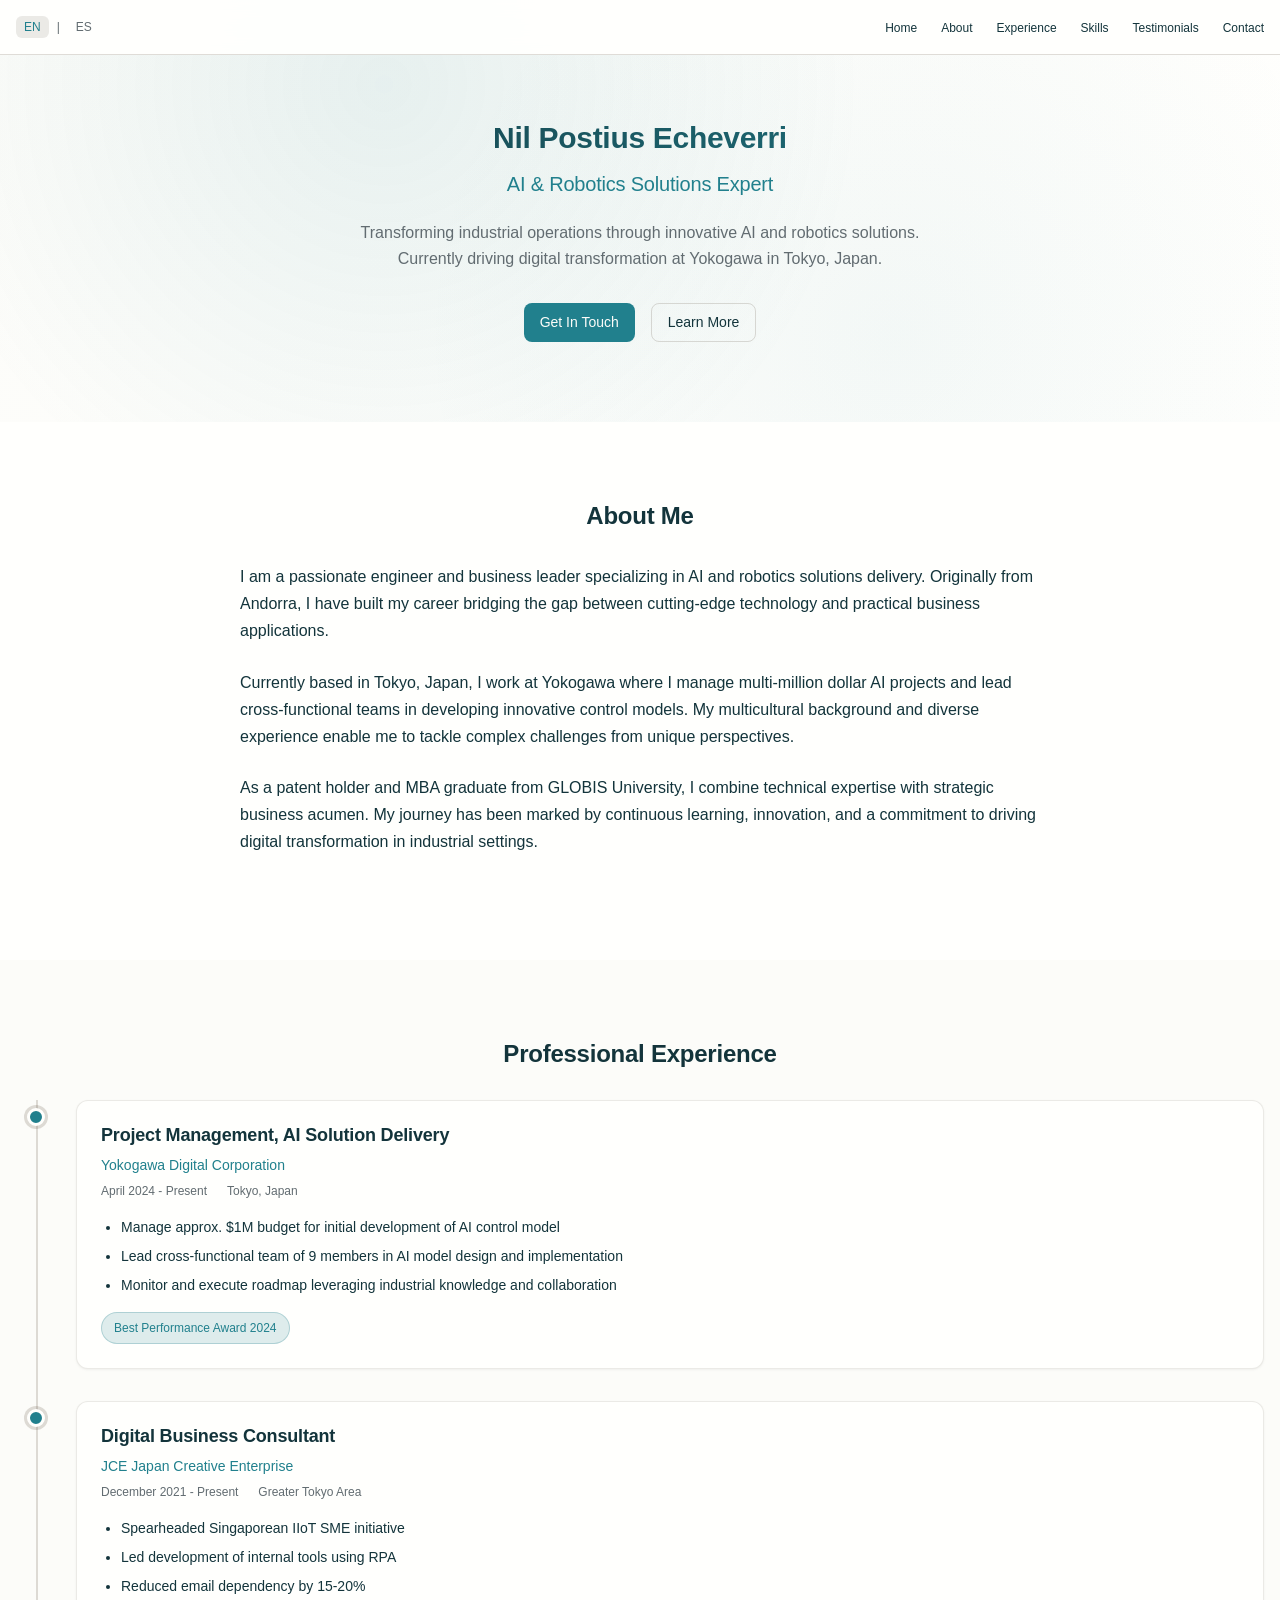
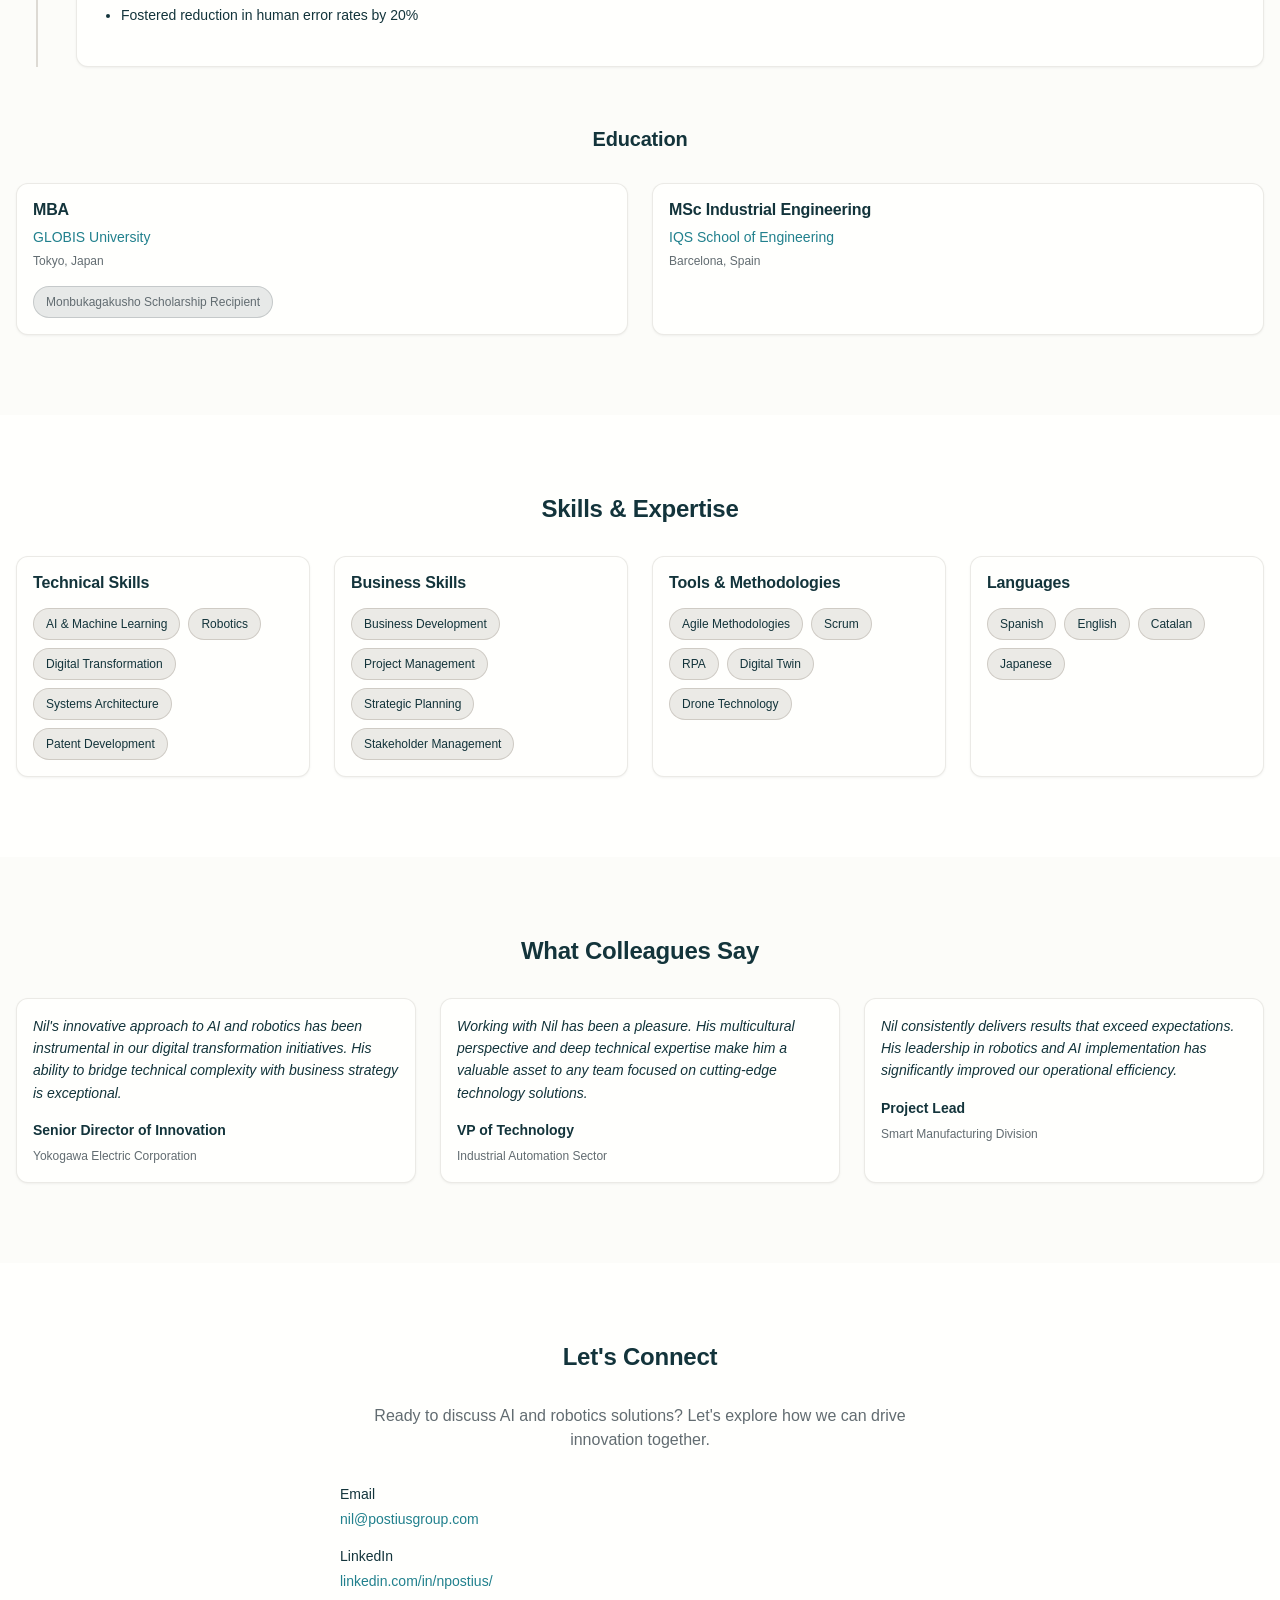
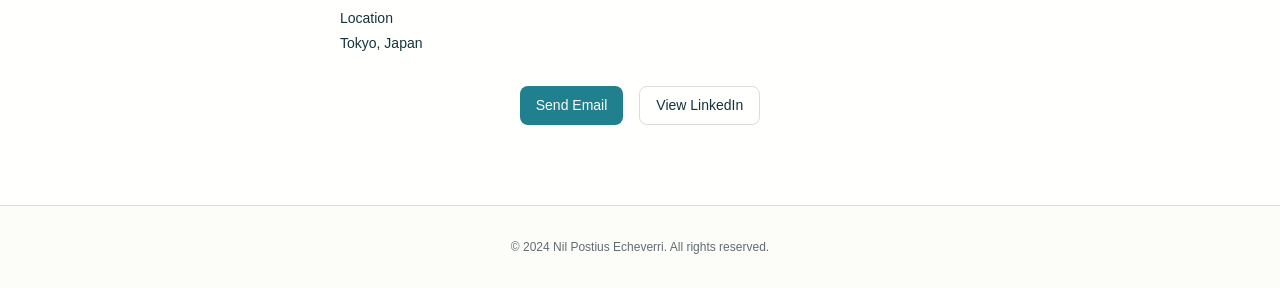
==== index.html @ db0fabd4 "Add files via upload" ====
<!DOCTYPE html>
<html lang="en">
<head>
    <meta charset="UTF-8">
    <meta name="viewport" content="width=device-width, initial-scale=1.0">
    <title>Nil Postius Echeverri - AI & Robotics Solutions Expert</title>
    <link rel="stylesheet" href="style.css">
</head>
<body>
    <!-- Navigation -->
    <nav class="navbar">
        <div class="container">
            <div class="navbar-content">
                <div class="language-switcher">
                    <button class="lang-btn active" data-lang="en">EN</button>
                    <span class="divider">|</span>
                    <button class="lang-btn" data-lang="es">ES</button>
                </div>
                <div class="nav-menu">
                    <div class="hamburger">
                        <span></span>
                        <span></span>
                        <span></span>
                    </div>
                    <ul class="nav-links">
                        <li><a href="#home" data-en="Home" data-es="Inicio">Home</a></li>
                        <li><a href="#about" data-en="About" data-es="Acerca de">About</a></li>
                        <li><a href="#experience" data-en="Experience" data-es="Experiencia">Experience</a></li>
                        <li><a href="#skills" data-en="Skills" data-es="Habilidades">Skills</a></li>
                        <li><a href="#testimonials" data-en="Testimonials" data-es="Testimonios">Testimonials</a></li>
                        <li><a href="#contact" data-en="Contact" data-es="Contacto">Contact</a></li>
                    </ul>
                </div>
            </div>
        </div>
    </nav>

    <!-- Hero Section -->
    <section id="home" class="hero">
        <div class="container">
            <div class="hero-content">
                <h1 class="hero-title">
                    <span data-en="Nil Postius Echeverri" data-es="Nil Postius Echeverri">Nil Postius Echeverri</span>
                </h1>
                <h2 class="hero-subtitle">
                    <span data-en="AI & Robotics Solutions Expert" data-es="Experto en Soluciones de IA y Robótica">AI & Robotics Solutions Expert</span>
                </h2>
                <p class="hero-description">
                    <span data-en="Transforming industrial operations through innovative AI and robotics solutions. Currently driving digital transformation at Yokogawa in Tokyo, Japan." data-es="Transformando operaciones industriales a través de soluciones innovadoras de IA y robótica. Actualmente impulsando la transformación digital en Yokogawa en Tokio, Japón.">Transforming industrial operations through innovative AI and robotics solutions. Currently driving digital transformation at Yokogawa in Tokyo, Japan.</span>
                </p>
                <div class="hero-buttons">
                    <a href="#contact" class="btn btn--primary">
                        <span data-en="Get In Touch" data-es="Ponte en Contacto">Get In Touch</span>
                    </a>
                    <a href="#about" class="btn btn--outline">
                        <span data-en="Learn More" data-es="Saber Más">Learn More</span>
                    </a>
                </div>
            </div>
        </div>
    </section>

    <!-- About Section -->
    <section id="about" class="about">
        <div class="container">
            <h2 class="section-title">
                <span data-en="About Me" data-es="Acerca de Mí">About Me</span>
            </h2>
            <div class="about-content">
                <div class="about-text">
                    <p data-en="I am a passionate engineer and business leader specializing in AI and robotics solutions delivery. Originally from Andorra, I have built my career bridging the gap between cutting-edge technology and practical business applications." data-es="Soy un ingeniero apasionado y líder empresarial especializado en la entrega de soluciones de IA y robótica. Originario de Andorra, he construido mi carrera conectando la tecnología de vanguardia con aplicaciones empresariales prácticas.">I am a passionate engineer and business leader specializing in AI and robotics solutions delivery. Originally from Andorra, I have built my career bridging the gap between cutting-edge technology and practical business applications.</p>
                    
                    <p data-en="Currently based in Tokyo, Japan, I work at Yokogawa where I manage multi-million dollar AI projects and lead cross-functional teams in developing innovative control models. My multicultural background and diverse experience enable me to tackle complex challenges from unique perspectives." data-es="Actualmente con base en Tokio, Japón, trabajo en Yokogawa donde gestiono proyectos de IA de varios millones de dólares y lidero equipos multifuncionales en el desarrollo de modelos de control innovadores. Mi experiencia multicultural y diversa me permite abordar desafíos complejos desde perspectivas únicas.">Currently based in Tokyo, Japan, I work at Yokogawa where I manage multi-million dollar AI projects and lead cross-functional teams in developing innovative control models. My multicultural background and diverse experience enable me to tackle complex challenges from unique perspectives.</p>
                    
                    <p data-en="As a patent holder and MBA graduate from GLOBIS University, I combine technical expertise with strategic business acumen. My journey has been marked by continuous learning, innovation, and a commitment to driving digital transformation in industrial settings." data-es="Como titular de patentes y graduado del MBA de la Universidad GLOBIS, combino experiencia técnica con perspicacia estratégica empresarial. Mi trayectoria ha estado marcada por el aprendizaje continuo, la innovación y el compromiso con impulsar la transformación digital en entornos industriales.">As a patent holder and MBA graduate from GLOBIS University, I combine technical expertise with strategic business acumen. My journey has been marked by continuous learning, innovation, and a commitment to driving digital transformation in industrial settings.</p>
                </div>
            </div>
        </div>
    </section>

    <!-- Experience Section -->
    <section id="experience" class="experience">
        <div class="container">
            <h2 class="section-title">
                <span data-en="Professional Experience" data-es="Experiencia Profesional">Professional Experience</span>
            </h2>
            <div class="timeline">
                <div class="timeline-item">
                    <div class="timeline-marker"></div>
                    <div class="timeline-content">
                        <div class="timeline-header">
                            <h3 data-en="Project Management, AI Solution Delivery" data-es="Gestión de Proyectos, Entrega de Soluciones de IA">Project Management, AI Solution Delivery</h3>
                            <span class="company">Yokogawa Digital Corporation</span>
                            <span class="period" data-en="April 2024 - Present" data-es="Abril 2024 - Presente">April 2024 - Present</span>
                            <span class="location" data-en="Tokyo, Japan" data-es="Tokio, Japón">Tokyo, Japan</span>
                        </div>
                        <ul class="timeline-responsibilities">
                            <li data-en="Manage approx. $1M budget for initial development of AI control model" data-es="Gestiono aproximadamente $1M de presupuesto para el desarrollo inicial del modelo de control de IA">Manage approx. $1M budget for initial development of AI control model</li>
                            <li data-en="Lead cross-functional team of 9 members in AI model design and implementation" data-es="Lidero un equipo multifuncional de 9 miembros en el diseño e implementación de modelos de IA">Lead cross-functional team of 9 members in AI model design and implementation</li>
                            <li data-en="Monitor and execute roadmap leveraging industrial knowledge and collaboration" data-es="Monitoreo y ejecuto la hoja de ruta aprovechando el conocimiento industrial y la colaboración">Monitor and execute roadmap leveraging industrial knowledge and collaboration</li>
                        </ul>
                        <div class="achievement">
                            <span class="status status--success" data-en="Best Performance Award 2024" data-es="Premio al Mejor Rendimiento 2024">Best Performance Award 2024</span>
                        </div>
                    </div>
                </div>
                
                <div class="timeline-item">
                    <div class="timeline-marker"></div>
                    <div class="timeline-content">
                        <div class="timeline-header">
                            <h3 data-en="Digital Business Consultant" data-es="Consultor de Negocios Digitales">Digital Business Consultant</h3>
                            <span class="company">JCE Japan Creative Enterprise</span>
                            <span class="period" data-en="December 2021 - Present" data-es="Diciembre 2021 - Presente">December 2021 - Present</span>
                            <span class="location" data-en="Greater Tokyo Area" data-es="Área Metropolitana de Tokio">Greater Tokyo Area</span>
                        </div>
                        <ul class="timeline-responsibilities">
                            <li data-en="Spearheaded Singaporean IIoT SME initiative" data-es="Lideré la iniciativa SME de IIoT de Singapur">Spearheaded Singaporean IIoT SME initiative</li>
                            <li data-en="Led development of internal tools using RPA" data-es="Lideré el desarrollo de herramientas internas usando RPA">Led development of internal tools using RPA</li>
                            <li data-en="Reduced email dependency by 15-20%" data-es="Reduje la dependencia del correo electrónico en un 15-20%">Reduced email dependency by 15-20%</li>
                            <li data-en="Fostered reduction in human error rates by 20%" data-es="Fomenté la reducción de tasas de error humano en un 20%">Fostered reduction in human error rates by 20%</li>
                        </ul>
                    </div>
                </div>
            </div>
            
            <div class="education-section">
                <h3 class="subsection-title">
                    <span data-en="Education" data-es="Educación">Education</span>
                </h3>
                <div class="education-grid">
                    <div class="education-item card">
                        <div class="card__body">
                            <h4>MBA</h4>
                            <p class="institution">GLOBIS University</p>
                            <p class="location" data-en="Tokyo, Japan" data-es="Tokio, Japón">Tokyo, Japan</p>
                            <span class="status status--info" data-en="Monbukagakusho Scholarship Recipient" data-es="Beneficiario de Beca Monbukagakusho">Monbukagakusho Scholarship Recipient</span>
                        </div>
                    </div>
                    <div class="education-item card">
                        <div class="card__body">
                            <h4 data-en="MSc Industrial Engineering" data-es="MSc Ingeniería Industrial">MSc Industrial Engineering</h4>
                            <p class="institution">IQS School of Engineering</p>
                            <p class="location" data-en="Barcelona, Spain" data-es="Barcelona, España">Barcelona, Spain</p>
                        </div>
                    </div>
                </div>
            </div>
        </div>
    </section>

    <!-- Skills Section -->
    <section id="skills" class="skills">
        <div class="container">
            <h2 class="section-title">
                <span data-en="Skills & Expertise" data-es="Habilidades y Experiencia">Skills & Expertise</span>
            </h2>
            <div class="skills-grid">
                <div class="skill-category card">
                    <div class="card__body">
                        <h3 data-en="Technical Skills" data-es="Habilidades Técnicas">Technical Skills</h3>
                        <div class="skill-tags">
                            <span class="skill-tag" data-en="AI & Machine Learning" data-es="IA y Aprendizaje Automático">AI & Machine Learning</span>
                            <span class="skill-tag" data-en="Robotics" data-es="Robótica">Robotics</span>
                            <span class="skill-tag" data-en="Digital Transformation" data-es="Transformación Digital">Digital Transformation</span>
                            <span class="skill-tag" data-en="Systems Architecture" data-es="Arquitectura de Sistemas">Systems Architecture</span>
                            <span class="skill-tag" data-en="Patent Development" data-es="Desarrollo de Patentes">Patent Development</span>
                        </div>
                    </div>
                </div>
                
                <div class="skill-category card">
                    <div class="card__body">
                        <h3 data-en="Business Skills" data-es="Habilidades Empresariales">Business Skills</h3>
                        <div class="skill-tags">
                            <span class="skill-tag" data-en="Business Development" data-es="Desarrollo de Negocios">Business Development</span>
                            <span class="skill-tag" data-en="Project Management" data-es="Gestión de Proyectos">Project Management</span>
                            <span class="skill-tag" data-en="Strategic Planning" data-es="Planificación Estratégica">Strategic Planning</span>
                            <span class="skill-tag" data-en="Stakeholder Management" data-es="Gestión de Partes Interesadas">Stakeholder Management</span>
                        </div>
                    </div>
                </div>
                
                <div class="skill-category card">
                    <div class="card__body">
                        <h3 data-en="Tools & Methodologies" data-es="Herramientas y Metodologías">Tools & Methodologies</h3>
                        <div class="skill-tags">
                            <span class="skill-tag" data-en="Agile Methodologies" data-es="Metodologías Ágiles">Agile Methodologies</span>
                            <span class="skill-tag">Scrum</span>
                            <span class="skill-tag">RPA</span>
                            <span class="skill-tag" data-en="Digital Twin" data-es="Gemelo Digital">Digital Twin</span>
                            <span class="skill-tag" data-en="Drone Technology" data-es="Tecnología de Drones">Drone Technology</span>
                        </div>
                    </div>
                </div>
                
                <div class="skill-category card">
                    <div class="card__body">
                        <h3 data-en="Languages" data-es="Idiomas">Languages</h3>
                        <div class="skill-tags">
                            <span class="skill-tag" data-en="Spanish" data-es="Español">Spanish</span>
                            <span class="skill-tag" data-en="English" data-es="Inglés">English</span>
                            <span class="skill-tag" data-en="Catalan" data-es="Catalán">Catalan</span>
                            <span class="skill-tag" data-en="Japanese" data-es="Japonés">Japanese</span>
                        </div>
                    </div>
                </div>
            </div>
        </div>
    </section>

    <!-- Testimonials Section -->
    <section id="testimonials" class="testimonials">
        <div class="container">
            <h2 class="section-title">
                <span data-en="What Colleagues Say" data-es="Lo Que Dicen los Colegas">What Colleagues Say</span>
            </h2>
            <div class="testimonials-grid">
                <div class="testimonial-card card">
                    <div class="card__body">
                        <p class="testimonial-text" data-en="Nil's innovative approach to AI and robotics has been instrumental in our digital transformation initiatives. His ability to bridge technical complexity with business strategy is exceptional." data-es="El enfoque innovador de Nil hacia la IA y la robótica ha sido fundamental en nuestras iniciativas de transformación digital. Su capacidad para conectar la complejidad técnica con la estrategia empresarial es excepcional.">Nil's innovative approach to AI and robotics has been instrumental in our digital transformation initiatives. His ability to bridge technical complexity with business strategy is exceptional.</p>
                        <div class="testimonial-author">
                            <strong data-en="Senior Director of Innovation" data-es="Director Senior de Innovación">Senior Director of Innovation</strong>
                            <span>Yokogawa Electric Corporation</span>
                        </div>
                    </div>
                </div>
                
                <div class="testimonial-card card">
                    <div class="card__body">
                        <p class="testimonial-text" data-en="Working with Nil has been a pleasure. His multicultural perspective and deep technical expertise make him a valuable asset to any team focused on cutting-edge technology solutions." data-es="Trabajar con Nil ha sido un placer. Su perspectiva multicultural y profunda experiencia técnica lo convierten en un activo valioso para cualquier equipo centrado en soluciones tecnológicas de vanguardia.">Working with Nil has been a pleasure. His multicultural perspective and deep technical expertise make him a valuable asset to any team focused on cutting-edge technology solutions.</p>
                        <div class="testimonial-author">
                            <strong data-en="VP of Technology" data-es="VP de Tecnología">VP of Technology</strong>
                            <span data-en="Industrial Automation Sector" data-es="Sector de Automatización Industrial">Industrial Automation Sector</span>
                        </div>
                    </div>
                </div>
                
                <div class="testimonial-card card">
                    <div class="card__body">
                        <p class="testimonial-text" data-en="Nil consistently delivers results that exceed expectations. His leadership in robotics and AI implementation has significantly improved our operational efficiency." data-es="Nil entrega consistentemente resultados que superan las expectativas. Su liderazgo en la implementación de robótica e IA ha mejorado significativamente nuestra eficiencia operacional.">Nil consistently delivers results that exceed expectations. His leadership in robotics and AI implementation has significantly improved our operational efficiency.</p>
                        <div class="testimonial-author">
                            <strong data-en="Project Lead" data-es="Líder de Proyecto">Project Lead</strong>
                            <span data-en="Smart Manufacturing Division" data-es="División de Manufactura Inteligente">Smart Manufacturing Division</span>
                        </div>
                    </div>
                </div>
            </div>
        </div>
    </section>

    <!-- Contact Section -->
    <section id="contact" class="contact">
        <div class="container">
            <h2 class="section-title">
                <span data-en="Let's Connect" data-es="Conectemos">Let's Connect</span>
            </h2>
            <div class="contact-content">
                <p class="contact-description" data-en="Ready to discuss AI and robotics solutions? Let's explore how we can drive innovation together." data-es="¿Listo para discutir soluciones de IA y robótica? Exploremos cómo podemos impulsar la innovación juntos.">Ready to discuss AI and robotics solutions? Let's explore how we can drive innovation together.</p>
                
                <div class="contact-info">
                    <div class="contact-item">
                        <strong data-en="Email" data-es="Correo Electrónico">Email</strong>
                        <a href="mailto:nil@postiusgroup.com">nil@postiusgroup.com</a>
                    </div>
                    <div class="contact-item">
                        <strong>LinkedIn</strong>
                        <a href="https://www.linkedin.com/in/npostius/" target="_blank">linkedin.com/in/npostius/</a>
                    </div>
                    <div class="contact-item">
                        <strong data-en="Location" data-es="Ubicación">Location</strong>
                        <span data-en="Tokyo, Japan" data-es="Tokio, Japón">Tokyo, Japan</span>
                    </div>
                </div>
                
                <div class="contact-actions">
                    <a href="mailto:nil@postiusgroup.com" class="btn btn--primary">
                        <span data-en="Send Email" data-es="Enviar Correo">Send Email</span>
                    </a>
                    <a href="https://www.linkedin.com/in/npostius/" target="_blank" class="btn btn--outline">
                        <span data-en="View LinkedIn" data-es="Ver LinkedIn">View LinkedIn</span>
                    </a>
                </div>
            </div>
        </div>
    </section>

    <!-- Footer -->
    <footer class="footer">
        <div class="container">
            <p>&copy; 2024 Nil Postius Echeverri. <span data-en="All rights reserved." data-es="Todos los derechos reservados.">All rights reserved.</span></p>
        </div>
    </footer>

    <script src="app.js"></script>
</body>
</html>
---- style.css ----
:root {
  /* Colors */
  --color-background: rgba(252, 252, 249, 1);
  --color-surface: rgba(255, 255, 253, 1);
  --color-text: rgba(19, 52, 59, 1);
  --color-text-secondary: rgba(98, 108, 113, 1);
  --color-primary: rgba(33, 128, 141, 1);
  --color-primary-hover: rgba(29, 116, 128, 1);
  --color-primary-active: rgba(26, 104, 115, 1);
  --color-secondary: rgba(94, 82, 64, 0.12);
  --color-secondary-hover: rgba(94, 82, 64, 0.2);
  --color-secondary-active: rgba(94, 82, 64, 0.25);
  --color-border: rgba(94, 82, 64, 0.2);
  --color-btn-primary-text: rgba(252, 252, 249, 1);
  --color-card-border: rgba(94, 82, 64, 0.12);
  --color-card-border-inner: rgba(94, 82, 64, 0.12);
  --color-error: rgba(192, 21, 47, 1);
  --color-success: rgba(33, 128, 141, 1);
  --color-warning: rgba(168, 75, 47, 1);
  --color-info: rgba(98, 108, 113, 1);
  --color-focus-ring: rgba(33, 128, 141, 0.4);
  --color-select-caret: rgba(19, 52, 59, 0.8);

  /* Common style patterns */
  --focus-ring: 0 0 0 3px var(--color-focus-ring);
  --focus-outline: 2px solid var(--color-primary);
  --status-bg-opacity: 0.15;
  --status-border-opacity: 0.25;
  --select-caret-light: url("data:image/svg+xml,%3Csvg xmlns='http://www.w3.org/2000/svg' width='16' height='16' viewBox='0 0 24 24' fill='none' stroke='%23134252' stroke-width='2' stroke-linecap='round' stroke-linejoin='round'%3E%3Cpolyline points='6 9 12 15 18 9'%3E%3C/polyline%3E%3C/svg%3E");
  --select-caret-dark: url("data:image/svg+xml,%3Csvg xmlns='http://www.w3.org/2000/svg' width='16' height='16' viewBox='0 0 24 24' fill='none' stroke='%23f5f5f5' stroke-width='2' stroke-linecap='round' stroke-linejoin='round'%3E%3Cpolyline points='6 9 12 15 18 9'%3E%3C/polyline%3E%3C/svg%3E");

  /* RGB versions for opacity control */
  --color-success-rgb: 33, 128, 141;
  --color-error-rgb: 192, 21, 47;
  --color-warning-rgb: 168, 75, 47;
  --color-info-rgb: 98, 108, 113;

  /* Typography */
  --font-family-base: "FKGroteskNeue", "Geist", "Inter", -apple-system,
    BlinkMacSystemFont, "Segoe UI", Roboto, sans-serif;
  --font-family-mono: "Berkeley Mono", ui-monospace, SFMono-Regular, Menlo,
    Monaco, Consolas, monospace;
  --font-size-xs: 11px;
  --font-size-sm: 12px;
  --font-size-base: 14px;
  --font-size-md: 14px;
  --font-size-lg: 16px;
  --font-size-xl: 18px;
  --font-size-2xl: 20px;
  --font-size-3xl: 24px;
  --font-size-4xl: 30px;
  --font-weight-normal: 400;
  --font-weight-medium: 500;
  --font-weight-semibold: 550;
  --font-weight-bold: 600;
  --line-height-tight: 1.2;
  --line-height-normal: 1.5;
  --letter-spacing-tight: -0.01em;

  /* Spacing */
  --space-0: 0;
  --space-1: 1px;
  --space-2: 2px;
  --space-4: 4px;
  --space-6: 6px;
  --space-8: 8px;
  --space-10: 10px;
  --space-12: 12px;
  --space-16: 16px;
  --space-20: 20px;
  --space-24: 24px;
  --space-32: 32px;

  /* Border Radius */
  --radius-sm: 6px;
  --radius-base: 8px;
  --radius-md: 10px;
  --radius-lg: 12px;
  --radius-full: 9999px;

  /* Shadows */
  --shadow-xs: 0 1px 2px rgba(0, 0, 0, 0.02);
  --shadow-sm: 0 1px 3px rgba(0, 0, 0, 0.04), 0 1px 2px rgba(0, 0, 0, 0.02);
  --shadow-md: 0 4px 6px -1px rgba(0, 0, 0, 0.04),
    0 2px 4px -1px rgba(0, 0, 0, 0.02);
  --shadow-lg: 0 10px 15px -3px rgba(0, 0, 0, 0.04),
    0 4px 6px -2px rgba(0, 0, 0, 0.02);
  --shadow-inset-sm: inset 0 1px 0 rgba(255, 255, 255, 0.15),
    inset 0 -1px 0 rgba(0, 0, 0, 0.03);

  /* Animation */
  --duration-fast: 150ms;
  --duration-normal: 250ms;
  --ease-standard: cubic-bezier(0.16, 1, 0.3, 1);

  /* Layout */
  --container-sm: 640px;
  --container-md: 768px;
  --container-lg: 1024px;
  --container-xl: 1280px;
}

/* Dark mode colors */
@media (prefers-color-scheme: dark) {
  :root {
    --color-background: rgba(31, 33, 33, 1);
    --color-surface: rgba(38, 40, 40, 1);
    --color-text: rgba(245, 245, 245, 1);
    --color-text-secondary: rgba(167, 169, 169, 0.7);
    --color-primary: rgba(50, 184, 198, 1);
    --color-primary-hover: rgba(45, 166, 178, 1);
    --color-primary-active: rgba(41, 150, 161, 1);
    --color-secondary: rgba(119, 124, 124, 0.15);
    --color-secondary-hover: rgba(119, 124, 124, 0.25);
    --color-secondary-active: rgba(119, 124, 124, 0.3);
    --color-border: rgba(119, 124, 124, 0.3);
    --color-error: rgba(255, 84, 89, 1);
    --color-success: rgba(50, 184, 198, 1);
    --color-warning: rgba(230, 129, 97, 1);
    --color-info: rgba(167, 169, 169, 1);
    --color-focus-ring: rgba(50, 184, 198, 0.4);
    --color-btn-primary-text: rgba(19, 52, 59, 1);
    --color-card-border: rgba(119, 124, 124, 0.2);
    --color-card-border-inner: rgba(119, 124, 124, 0.15);
    --shadow-inset-sm: inset 0 1px 0 rgba(255, 255, 255, 0.1),
      inset 0 -1px 0 rgba(0, 0, 0, 0.15);
    --button-border-secondary: rgba(119, 124, 124, 0.2);
    --color-border-secondary: rgba(119, 124, 124, 0.2);
    --color-select-caret: rgba(245, 245, 245, 0.8);

    /* Common style patterns - updated for dark mode */
    --focus-ring: 0 0 0 3px var(--color-focus-ring);
    --focus-outline: 2px solid var(--color-primary);
    --status-bg-opacity: 0.15;
    --status-border-opacity: 0.25;
    --select-caret-light: url("data:image/svg+xml,%3Csvg xmlns='http://www.w3.org/2000/svg' width='16' height='16' viewBox='0 0 24 24' fill='none' stroke='%23134252' stroke-width='2' stroke-linecap='round' stroke-linejoin='round'%3E%3Cpolyline points='6 9 12 15 18 9'%3E%3C/polyline%3E%3C/svg%3E");
    --select-caret-dark: url("data:image/svg+xml,%3Csvg xmlns='http://www.w3.org/2000/svg' width='16' height='16' viewBox='0 0 24 24' fill='none' stroke='%23f5f5f5' stroke-width='2' stroke-linecap='round' stroke-linejoin='round'%3E%3Cpolyline points='6 9 12 15 18 9'%3E%3C/polyline%3E%3C/svg%3E");

    /* RGB versions for dark mode */
    --color-success-rgb: 50, 184, 198;
    --color-error-rgb: 255, 84, 89;
    --color-warning-rgb: 230, 129, 97;
    --color-info-rgb: 167, 169, 169;
  }
}

/* Data attribute for manual theme switching */
[data-color-scheme="dark"] {
  --color-background: rgba(31, 33, 33, 1);
  --color-surface: rgba(38, 40, 40, 1);
  --color-text: rgba(245, 245, 245, 1);
  --color-text-secondary: rgba(167, 169, 169, 0.7);
  --color-primary: rgba(50, 184, 198, 1);
  --color-primary-hover: rgba(45, 166, 178, 1);
  --color-primary-active: rgba(41, 150, 161, 1);
  --color-secondary: rgba(119, 124, 124, 0.15);
  --color-secondary-hover: rgba(119, 124, 124, 0.25);
  --color-secondary-active: rgba(119, 124, 124, 0.3);
  --color-border: rgba(119, 124, 124, 0.3);
  --color-error: rgba(255, 84, 89, 1);
  --color-success: rgba(50, 184, 198, 1);
  --color-warning: rgba(230, 129, 97, 1);
  --color-info: rgba(167, 169, 169, 1);
  --color-focus-ring: rgba(50, 184, 198, 0.4);
  --color-btn-primary-text: rgba(19, 52, 59, 1);
  --color-card-border: rgba(119, 124, 124, 0.15);
  --color-card-border-inner: rgba(119, 124, 124, 0.15);
  --shadow-inset-sm: inset 0 1px 0 rgba(255, 255, 255, 0.1),
    inset 0 -1px 0 rgba(0, 0, 0, 0.15);
  --color-border-secondary: rgba(119, 124, 124, 0.2);
  --color-select-caret: rgba(245, 245, 245, 0.8);

  /* Common style patterns - updated for dark mode */
  --focus-ring: 0 0 0 3px var(--color-focus-ring);
  --focus-outline: 2px solid var(--color-primary);
  --status-bg-opacity: 0.15;
  --status-border-opacity: 0.25;
  --select-caret-light: url("data:image/svg+xml,%3Csvg xmlns='http://www.w3.org/2000/svg' width='16' height='16' viewBox='0 0 24 24' fill='none' stroke='%23134252' stroke-width='2' stroke-linecap='round' stroke-linejoin='round'%3E%3Cpolyline points='6 9 12 15 18 9'%3E%3C/polyline%3E%3C/svg%3E");
  --select-caret-dark: url("data:image/svg+xml,%3Csvg xmlns='http://www.w3.org/2000/svg' width='16' height='16' viewBox='0 0 24 24' fill='none' stroke='%23f5f5f5' stroke-width='2' stroke-linecap='round' stroke-linejoin='round'%3E%3Cpolyline points='6 9 12 15 18 9'%3E%3C/polyline%3E%3C/svg%3E");

  /* RGB versions for dark mode */
  --color-success-rgb: 50, 184, 198;
  --color-error-rgb: 255, 84, 89;
  --color-warning-rgb: 230, 129, 97;
  --color-info-rgb: 167, 169, 169;
}

[data-color-scheme="light"] {
  --color-background: rgba(252, 252, 249, 1);
  --color-surface: rgba(255, 255, 253, 1);
  --color-text: rgba(19, 52, 59, 1);
  --color-text-secondary: rgba(98, 108, 113, 1);
  --color-primary: rgba(33, 128, 141, 1);
  --color-primary-hover: rgba(29, 116, 128, 1);
  --color-primary-active: rgba(26, 104, 115, 1);
  --color-secondary: rgba(94, 82, 64, 0.12);
  --color-secondary-hover: rgba(94, 82, 64, 0.2);
  --color-secondary-active: rgba(94, 82, 64, 0.25);
  --color-border: rgba(94, 82, 64, 0.2);
  --color-btn-primary-text: rgba(252, 252, 249, 1);
  --color-card-border: rgba(94, 82, 64, 0.12);
  --color-card-border-inner: rgba(94, 82, 64, 0.12);
  --color-error: rgba(192, 21, 47, 1);
  --color-success: rgba(33, 128, 141, 1);
  --color-warning: rgba(168, 75, 47, 1);
  --color-info: rgba(98, 108, 113, 1);
  --color-focus-ring: rgba(33, 128, 141, 0.4);

  /* RGB versions for light mode */
  --color-success-rgb: 33, 128, 141;
  --color-error-rgb: 192, 21, 47;
  --color-warning-rgb: 168, 75, 47;
  --color-info-rgb: 98, 108, 113;
}

/* Base styles */
html {
  font-size: var(--font-size-base);
  font-family: var(--font-family-base);
  line-height: var(--line-height-normal);
  color: var(--color-text);
  background-color: var(--color-background);
  -webkit-font-smoothing: antialiased;
  box-sizing: border-box;
}

body {
  margin: 0;
  padding: 0;
}

*,
*::before,
*::after {
  box-sizing: inherit;
}

/* Typography */
h1,
h2,
h3,
h4,
h5,
h6 {
  margin: 0;
  font-weight: var(--font-weight-semibold);
  line-height: var(--line-height-tight);
  color: var(--color-text);
  letter-spacing: var(--letter-spacing-tight);
}

h1 {
  font-size: var(--font-size-4xl);
}
h2 {
  font-size: var(--font-size-3xl);
}
h3 {
  font-size: var(--font-size-2xl);
}
h4 {
  font-size: var(--font-size-xl);
}
h5 {
  font-size: var(--font-size-lg);
}
h6 {
  font-size: var(--font-size-md);
}

p {
  margin: 0 0 var(--space-16) 0;
}

a {
  color: var(--color-primary);
  text-decoration: none;
  transition: color var(--duration-fast) var(--ease-standard);
}

a:hover {
  color: var(--color-primary-hover);
}

code,
pre {
  font-family: var(--font-family-mono);
  font-size: calc(var(--font-size-base) * 0.95);
  background-color: var(--color-secondary);
  border-radius: var(--radius-sm);
}

code {
  padding: var(--space-1) var(--space-4);
}

pre {
  padding: var(--space-16);
  margin: var(--space-16) 0;
  overflow: auto;
  border: 1px solid var(--color-border);
}

pre code {
  background: none;
  padding: 0;
}

/* Buttons */
.btn {
  display: inline-flex;
  align-items: center;
  justify-content: center;
  padding: var(--space-8) var(--space-16);
  border-radius: var(--radius-base);
  font-size: var(--font-size-base);
  font-weight: 500;
  line-height: 1.5;
  cursor: pointer;
  transition: all var(--duration-normal) var(--ease-standard);
  border: none;
  text-decoration: none;
  position: relative;
}

.btn:focus-visible {
  outline: none;
  box-shadow: var(--focus-ring);
}

.btn--primary {
  background: var(--color-primary);
  color: var(--color-btn-primary-text);
}

.btn--primary:hover {
  background: var(--color-primary-hover);
}

.btn--primary:active {
  background: var(--color-primary-active);
}

.btn--secondary {
  background: var(--color-secondary);
  color: var(--color-text);
}

.btn--secondary:hover {
  background: var(--color-secondary-hover);
}

.btn--secondary:active {
  background: var(--color-secondary-active);
}

.btn--outline {
  background: transparent;
  border: 1px solid var(--color-border);
  color: var(--color-text);
}

.btn--outline:hover {
  background: var(--color-secondary);
}

.btn--sm {
  padding: var(--space-4) var(--space-12);
  font-size: var(--font-size-sm);
  border-radius: var(--radius-sm);
}

.btn--lg {
  padding: var(--space-10) var(--space-20);
  font-size: var(--font-size-lg);
  border-radius: var(--radius-md);
}

.btn--full-width {
  width: 100%;
}

.btn:disabled {
  opacity: 0.5;
  cursor: not-allowed;
}

/* Form elements */
.form-control {
  display: block;
  width: 100%;
  padding: var(--space-8) var(--space-12);
  font-size: var(--font-size-md);
  line-height: 1.5;
  color: var(--color-text);
  background-color: var(--color-surface);
  border: 1px solid var(--color-border);
  border-radius: var(--radius-base);
  transition: border-color var(--duration-fast) var(--ease-standard),
    box-shadow var(--duration-fast) var(--ease-standard);
}

textarea.form-control {
  font-family: var(--font-family-base);
  font-size: var(--font-size-base);
}

select.form-control {
  padding: var(--space-8) var(--space-12);
  -webkit-appearance: none;
  -moz-appearance: none;
  appearance: none;
  background-image: var(--select-caret-light);
  background-repeat: no-repeat;
  background-position: right var(--space-12) center;
  background-size: 16px;
  padding-right: var(--space-32);
}

/* Add a dark mode specific caret */
@media (prefers-color-scheme: dark) {
  select.form-control {
    background-image: var(--select-caret-dark);
  }
}

/* Also handle data-color-scheme */
[data-color-scheme="dark"] select.form-control {
  background-image: var(--select-caret-dark);
}

[data-color-scheme="light"] select.form-control {
  background-image: var(--select-caret-light);
}

.form-control:focus {
  border-color: var(--color-primary);
  outline: var(--focus-outline);
}

.form-label {
  display: block;
  margin-bottom: var(--space-8);
  font-weight: var(--font-weight-medium);
  font-size: var(--font-size-sm);
}

.form-group {
  margin-bottom: var(--space-16);
}

/* Card component */
.card {
  background-color: var(--color-surface);
  border-radius: var(--radius-lg);
  border: 1px solid var(--color-card-border);
  box-shadow: var(--shadow-sm);
  overflow: hidden;
  transition: box-shadow var(--duration-normal) var(--ease-standard);
}

.card:hover {
  box-shadow: var(--shadow-md);
}

.card__body {
  padding: var(--space-16);
}

.card__header,
.card__footer {
  padding: var(--space-16);
  border-bottom: 1px solid var(--color-card-border-inner);
}

/* Status indicators - simplified with CSS variables */
.status {
  display: inline-flex;
  align-items: center;
  padding: var(--space-6) var(--space-12);
  border-radius: var(--radius-full);
  font-weight: var(--font-weight-medium);
  font-size: var(--font-size-sm);
}

.status--success {
  background-color: rgba(
    var(--color-success-rgb, 33, 128, 141),
    var(--status-bg-opacity)
  );
  color: var(--color-success);
  border: 1px solid
    rgba(var(--color-success-rgb, 33, 128, 141), var(--status-border-opacity));
}

.status--error {
  background-color: rgba(
    var(--color-error-rgb, 192, 21, 47),
    var(--status-bg-opacity)
  );
  color: var(--color-error);
  border: 1px solid
    rgba(var(--color-error-rgb, 192, 21, 47), var(--status-border-opacity));
}

.status--warning {
  background-color: rgba(
    var(--color-warning-rgb, 168, 75, 47),
    var(--status-bg-opacity)
  );
  color: var(--color-warning);
  border: 1px solid
    rgba(var(--color-warning-rgb, 168, 75, 47), var(--status-border-opacity));
}

.status--info {
  background-color: rgba(
    var(--color-info-rgb, 98, 108, 113),
    var(--status-bg-opacity)
  );
  color: var(--color-info);
  border: 1px solid
    rgba(var(--color-info-rgb, 98, 108, 113), var(--status-border-opacity));
}

/* Container layout */
.container {
  width: 100%;
  margin-right: auto;
  margin-left: auto;
  padding-right: var(--space-16);
  padding-left: var(--space-16);
}

@media (min-width: 640px) {
  .container {
    max-width: var(--container-sm);
  }
}
@media (min-width: 768px) {
  .container {
    max-width: var(--container-md);
  }
}
@media (min-width: 1024px) {
  .container {
    max-width: var(--container-lg);
  }
}
@media (min-width: 1280px) {
  .container {
    max-width: var(--container-xl);
  }
}

/* Utility classes */
.flex {
  display: flex;
}
.flex-col {
  flex-direction: column;
}
.items-center {
  align-items: center;
}
.justify-center {
  justify-content: center;
}
.justify-between {
  justify-content: space-between;
}
.gap-4 {
  gap: var(--space-4);
}
.gap-8 {
  gap: var(--space-8);
}
.gap-16 {
  gap: var(--space-16);
}

.m-0 {
  margin: 0;
}
.mt-8 {
  margin-top: var(--space-8);
}
.mb-8 {
  margin-bottom: var(--space-8);
}
.mx-8 {
  margin-left: var(--space-8);
  margin-right: var(--space-8);
}
.my-8 {
  margin-top: var(--space-8);
  margin-bottom: var(--space-8);
}

.p-0 {
  padding: 0;
}
.py-8 {
  padding-top: var(--space-8);
  padding-bottom: var(--space-8);
}
.px-8 {
  padding-left: var(--space-8);
  padding-right: var(--space-8);
}
.py-16 {
  padding-top: var(--space-16);
  padding-bottom: var(--space-16);
}
.px-16 {
  padding-left: var(--space-16);
  padding-right: var(--space-16);
}

.block {
  display: block;
}
.hidden {
  display: none;
}

/* Accessibility */
.sr-only {
  position: absolute;
  width: 1px;
  height: 1px;
  padding: 0;
  margin: -1px;
  overflow: hidden;
  clip: rect(0, 0, 0, 0);
  white-space: nowrap;
  border-width: 0;
}

:focus-visible {
  outline: var(--focus-outline);
  outline-offset: 2px;
}

/* Dark mode specifics */
[data-color-scheme="dark"] .btn--outline {
  border: 1px solid var(--color-border-secondary);
}

@font-face {
  font-family: 'FKGroteskNeue';
  src: url('https://r2cdn.perplexity.ai/fonts/FKGroteskNeue.woff2')
    format('woff2');
}

/* Navigation */
.navbar {
  position: fixed;
  top: 0;
  left: 0;
  right: 0;
  background: rgba(255, 255, 253, 0.95);
  backdrop-filter: blur(10px);
  border-bottom: 1px solid var(--color-border);
  z-index: 1000;
  transition: all var(--duration-normal) var(--ease-standard);
}

.navbar-content {
  display: flex;
  align-items: center;
  justify-content: space-between;
  padding: var(--space-16) 0;
}

.language-switcher {
  display: flex;
  align-items: center;
  gap: var(--space-8);
}

.lang-btn {
  background: none;
  border: none;
  color: var(--color-text-secondary);
  font-size: var(--font-size-sm);
  font-weight: var(--font-weight-medium);
  padding: var(--space-4) var(--space-8);
  border-radius: var(--radius-sm);
  cursor: pointer;
  transition: all var(--duration-fast) var(--ease-standard);
}

.lang-btn.active {
  color: var(--color-primary);
  background: var(--color-secondary);
}

.lang-btn:hover {
  color: var(--color-primary);
}

.divider {
  color: var(--color-text-secondary);
  font-size: var(--font-size-sm);
}

.nav-menu {
  display: flex;
  align-items: center;
}

.nav-links {
  display: flex;
  list-style: none;
  margin: 0;
  padding: 0;
  gap: var(--space-24);
}

.nav-links a {
  color: var(--color-text);
  font-weight: var(--font-weight-medium);
  font-size: var(--font-size-sm);
  transition: color var(--duration-fast) var(--ease-standard);
}

.nav-links a:hover {
  color: var(--color-primary);
}

.hamburger {
  display: none;
  flex-direction: column;
  cursor: pointer;
  gap: var(--space-4);
}

.hamburger span {
  width: 24px;
  height: 2px;
  background: var(--color-text);
  transition: all var(--duration-normal) var(--ease-standard);
}

/* Hero Section */
.hero {
  padding: 120px 0 80px;
  background: linear-gradient(135deg, var(--color-background) 0%, var(--color-surface) 100%);
  position: relative;
  overflow: hidden;
}

.hero::before {
  content: '';
  position: absolute;
  top: 0;
  left: 0;
  right: 0;
  bottom: 0;
  background: radial-gradient(circle at 30% 20%, rgba(33, 128, 141, 0.1) 0%, transparent 50%),
              radial-gradient(circle at 70% 80%, rgba(33, 128, 141, 0.05) 0%, transparent 50%);
  pointer-events: none;
}

.hero-content {
  text-align: center;
  position: relative;
  z-index: 1;
}

.hero-title {
  font-size: var(--font-size-4xl);
  font-weight: var(--font-weight-bold);
  margin-bottom: var(--space-16);
  background: linear-gradient(135deg, var(--color-text) 0%, var(--color-primary) 100%);
  -webkit-background-clip: text;
  -webkit-text-fill-color: transparent;
  background-clip: text;
}

.hero-subtitle {
  font-size: var(--font-size-2xl);
  font-weight: var(--font-weight-medium);
  color: var(--color-primary);
  margin-bottom: var(--space-24);
}

.hero-description {
  font-size: var(--font-size-lg);
  color: var(--color-text-secondary);
  max-width: 600px;
  margin: 0 auto var(--space-32);
  line-height: 1.6;
}

.hero-buttons {
  display: flex;
  gap: var(--space-16);
  justify-content: center;
  flex-wrap: wrap;
}

/* About Section */
.about {
  padding: 80px 0;
  background: var(--color-surface);
}

.about-content {
  max-width: 800px;
  margin: 0 auto;
}

.about-text p {
  font-size: var(--font-size-lg);
  line-height: 1.7;
  color: var(--color-text);
  margin-bottom: var(--space-24);
}

/* Experience Section */
.experience {
  padding: 80px 0;
  background: var(--color-background);
}

.timeline {
  position: relative;
  margin-bottom: 60px;
}

.timeline::before {
  content: '';
  position: absolute;
  left: 20px;
  top: 0;
  bottom: 0;
  width: 2px;
  background: var(--color-border);
}

.timeline-item {
  position: relative;
  margin-bottom: var(--space-32);
  padding-left: 60px;
}

.timeline-marker {
  position: absolute;
  left: 11px;
  top: 8px;
  width: 18px;
  height: 18px;
  border-radius: 50%;
  background: var(--color-primary);
  border: 3px solid var(--color-surface);
  box-shadow: 0 0 0 3px var(--color-border);
}

.timeline-content {
  background: var(--color-surface);
  padding: var(--space-24);
  border-radius: var(--radius-lg);
  box-shadow: var(--shadow-sm);
  border: 1px solid var(--color-card-border);
}

.timeline-header h3 {
  font-size: var(--font-size-xl);
  color: var(--color-text);
  margin-bottom: var(--space-8);
}

.company {
  font-weight: var(--font-weight-medium);
  color: var(--color-primary);
  display: block;
  margin-bottom: var(--space-4);
}

.period, .location {
  font-size: var(--font-size-sm);
  color: var(--color-text-secondary);
  margin-right: var(--space-16);
}

.timeline-responsibilities {
  margin: var(--space-16) 0;
  padding-left: var(--space-20);
}

.timeline-responsibilities li {
  margin-bottom: var(--space-8);
  color: var(--color-text);
}

.achievement {
  margin-top: var(--space-16);
}

.education-section {
  margin-top: 60px;
}

.subsection-title {
  font-size: var(--font-size-2xl);
  margin-bottom: var(--space-32);
  text-align: center;
}

.education-grid {
  display: grid;
  grid-template-columns: repeat(auto-fit, minmax(300px, 1fr));
  gap: var(--space-24);
}

.education-item h4 {
  font-size: var(--font-size-lg);
  margin-bottom: var(--space-8);
}

.institution {
  font-weight: var(--font-weight-medium);
  color: var(--color-primary);
  margin-bottom: var(--space-4);
}

/* Skills Section */
.skills {
  padding: 80px 0;
  background: var(--color-surface);
}

.skills-grid {
  display: grid;
  grid-template-columns: repeat(auto-fit, minmax(280px, 1fr));
  gap: var(--space-24);
}

.skill-category h3 {
  font-size: var(--font-size-lg);
  margin-bottom: var(--space-16);
  color: var(--color-text);
}

.skill-tags {
  display: flex;
  flex-wrap: wrap;
  gap: var(--space-8);
}

.skill-tag {
  background: var(--color-secondary);
  color: var(--color-text);
  padding: var(--space-6) var(--space-12);
  border-radius: var(--radius-full);
  font-size: var(--font-size-sm);
  font-weight: var(--font-weight-medium);
  border: 1px solid var(--color-border);
  transition: all var(--duration-fast) var(--ease-standard);
}

.skill-tag:hover {
  background: var(--color-primary);
  color: var(--color-btn-primary-text);
  transform: translateY(-2px);
}

/* Testimonials Section */
.testimonials {
  padding: 80px 0;
  background: var(--color-background);
}

.testimonials-grid {
  display: grid;
  grid-template-columns: repeat(auto-fit, minmax(320px, 1fr));
  gap: var(--space-24);
}

.testimonial-card {
  transition: transform var(--duration-normal) var(--ease-standard);
}

.testimonial-card:hover {
  transform: translateY(-4px);
}

.testimonial-text {
  font-size: var(--font-size-md);
  line-height: 1.6;
  color: var(--color-text);
  margin-bottom: var(--space-16);
  font-style: italic;
}

.testimonial-author strong {
  display: block;
  color: var(--color-text);
  margin-bottom: var(--space-4);
}

.testimonial-author span {
  color: var(--color-text-secondary);
  font-size: var(--font-size-sm);
}

/* Contact Section */
.contact {
  padding: 80px 0;
  background: var(--color-surface);
}

.contact-content {
  text-align: center;
  max-width: 600px;
  margin: 0 auto;
}

.contact-description {
  font-size: var(--font-size-lg);
  color: var(--color-text-secondary);
  margin-bottom: var(--space-32);
}

.contact-info {
  display: flex;
  flex-direction: column;
  gap: var(--space-16);
  margin-bottom: var(--space-32);
  text-align: left;
}

.contact-item {
  display: flex;
  flex-direction: column;
  gap: var(--space-4);
}

.contact-item strong {
  color: var(--color-text);
  font-weight: var(--font-weight-medium);
}

.contact-item a {
  color: var(--color-primary);
  font-weight: var(--font-weight-medium);
}

.contact-actions {
  display: flex;
  gap: var(--space-16);
  justify-content: center;
  flex-wrap: wrap;
}

/* Footer */
.footer {
  padding: var(--space-32) 0;
  background: var(--color-background);
  border-top: 1px solid var(--color-border);
  text-align: center;
}

.footer p {
  color: var(--color-text-secondary);
  font-size: var(--font-size-sm);
  margin: 0;
}

/* Section Titles */
.section-title {
  font-size: var(--font-size-3xl);
  text-align: center;
  margin-bottom: var(--space-32);
  color: var(--color-text);
}

/* Responsive Design */
@media (max-width: 768px) {
  .hamburger {
    display: flex;
  }
  
  .nav-links {
    position: fixed;
    top: 100%;
    left: 0;
    right: 0;
    background: var(--color-surface);
    flex-direction: column;
    padding: var(--space-24);
    transform: translateY(-100%);
    opacity: 0;
    visibility: hidden;
    transition: all var(--duration-normal) var(--ease-standard);
    border-top: 1px solid var(--color-border);
    box-shadow: var(--shadow-lg);
  }
  
  .nav-links.active {
    transform: translateY(0);
    opacity: 1;
    visibility: visible;
  }
  
  .nav-links a {
    padding: var(--space-12) 0;
    border-bottom: 1px solid var(--color-border);
  }
  
  .hero-title {
    font-size: var(--font-size-3xl);
  }
  
  .hero-subtitle {
    font-size: var(--font-size-xl);
  }
  
  .hero-buttons {
    flex-direction: column;
    align-items: center;
  }
  
  .hero-buttons .btn {
    width: 100%;
    max-width: 280px;
  }
  
  .timeline::before {
    left: 15px;
  }
  
  .timeline-item {
    padding-left: 50px;
  }
  
  .timeline-marker {
    left: 6px;
    width: 16px;
    height: 16px;
  }
  
  .contact-info {
    text-align: center;
  }
  
  .contact-actions {
    flex-direction: column;
    align-items: center;
  }
  
  .contact-actions .btn {
    width: 100%;
    max-width: 280px;
  }
}

@media (max-width: 480px) {
  .hero {
    padding: 100px 0 60px;
  }
  
  .hero-title {
    font-size: var(--font-size-2xl);
  }
  
  .hero-subtitle {
    font-size: var(--font-size-lg);
  }
  
  .hero-description {
    font-size: var(--font-size-base);
  }
  
  .about, .experience, .skills, .testimonials, .contact {
    padding: 60px 0;
  }
  
  .section-title {
    font-size: var(--font-size-2xl);
  }
  
  .skills-grid {
    grid-template-columns: 1fr;
  }
  
  .testimonials-grid {
    grid-template-columns: 1fr;
  }
  
  .education-grid {
    grid-template-columns: 1fr;
  }
}

/* Dark mode adjustments */
@media (prefers-color-scheme: dark) {
  .navbar {
    background: rgba(38, 40, 40, 0.95);
  }
  
  .hero::before {
    background: radial-gradient(circle at 30% 20%, rgba(50, 184, 198, 0.1) 0%, transparent 50%),
                radial-gradient(circle at 70% 80%, rgba(50, 184, 198, 0.05) 0%, transparent 50%);
  }
}

[data-color-scheme="dark"] .navbar {
  background: rgba(38, 40, 40, 0.95);
}

[data-color-scheme="dark"] .hero::before {
  background: radial-gradient(circle at 30% 20%, rgba(50, 184, 198, 0.1) 0%, transparent 50%),
              radial-gradient(circle at 70% 80%, rgba(50, 184, 198, 0.05) 0%, transparent 50%);
}

/* Smooth scrolling */
html {
  scroll-behavior: smooth;
}

/* Loading animation */
.fade-in {
  opacity: 0;
  transform: translateY(20px);
  transition: all var(--duration-normal) var(--ease-standard);
}

.fade-in.visible {
  opacity: 1;
  transform: translateY(0);
}
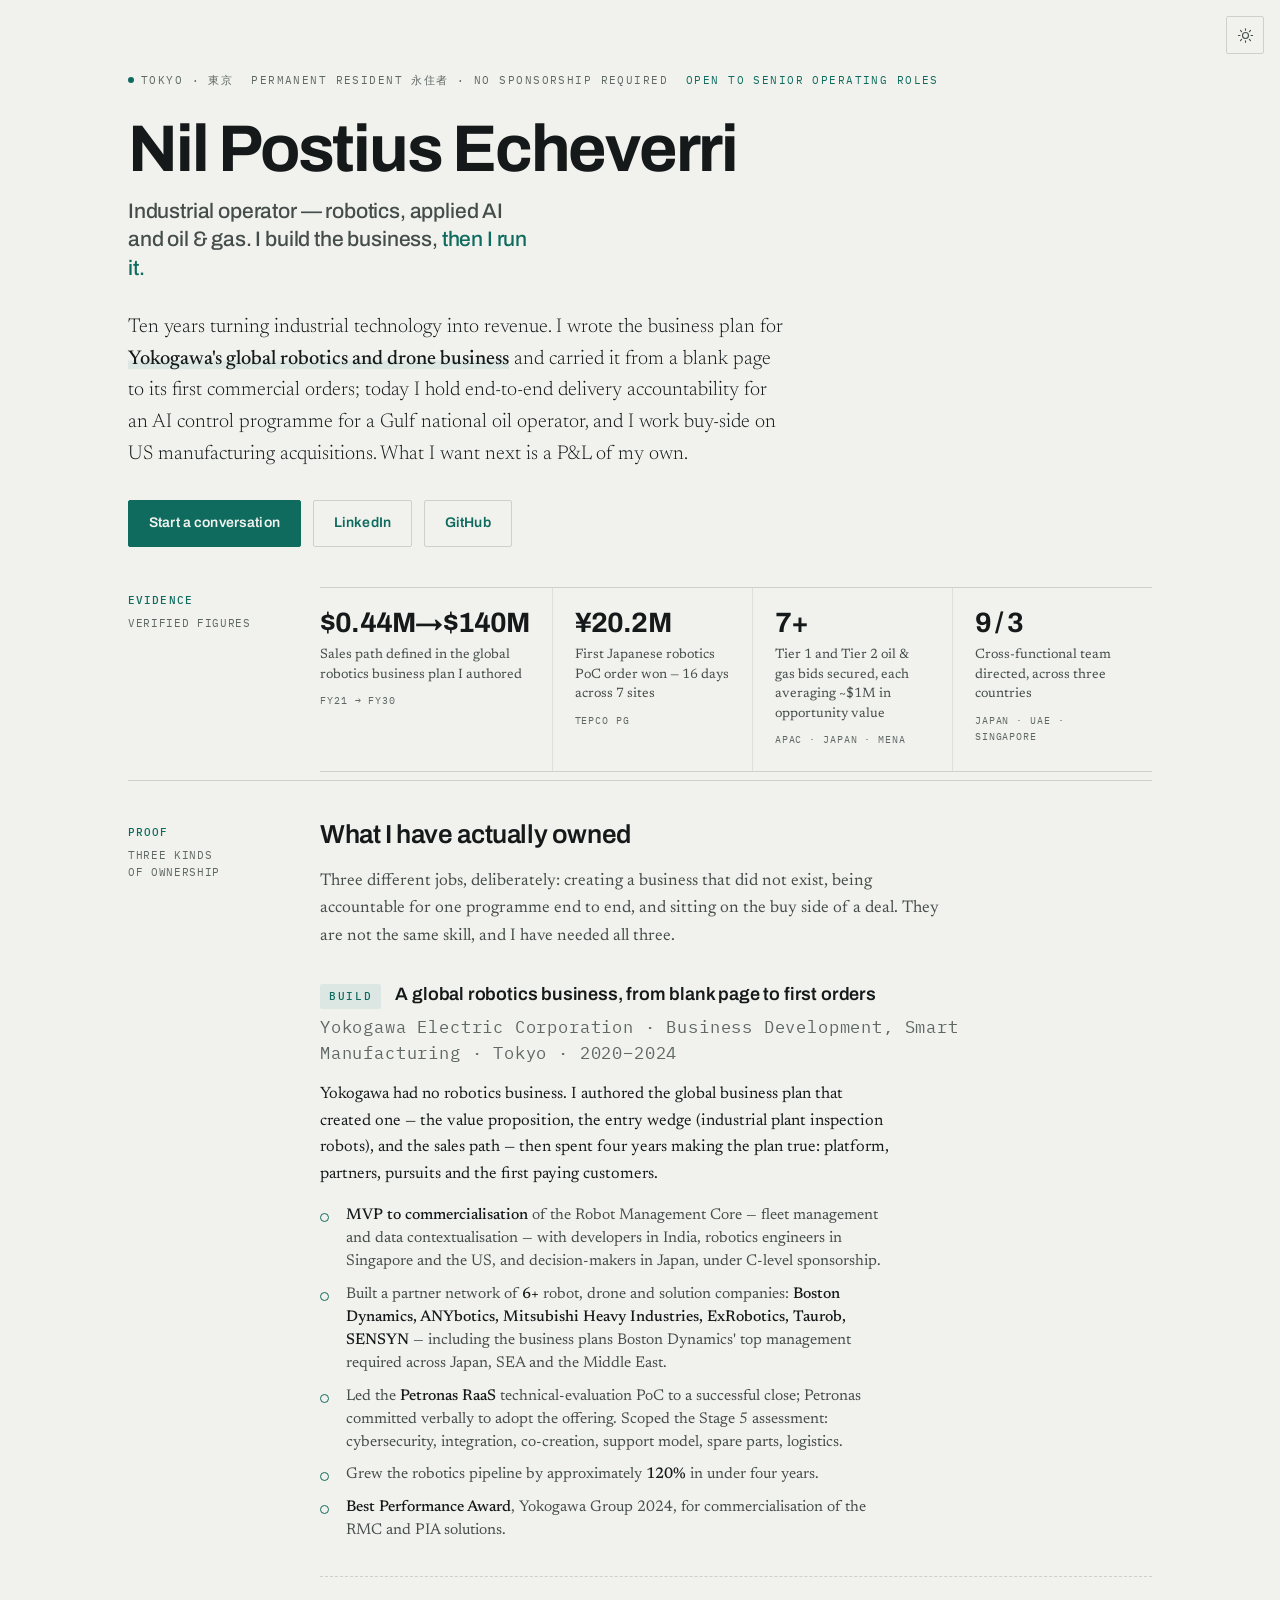
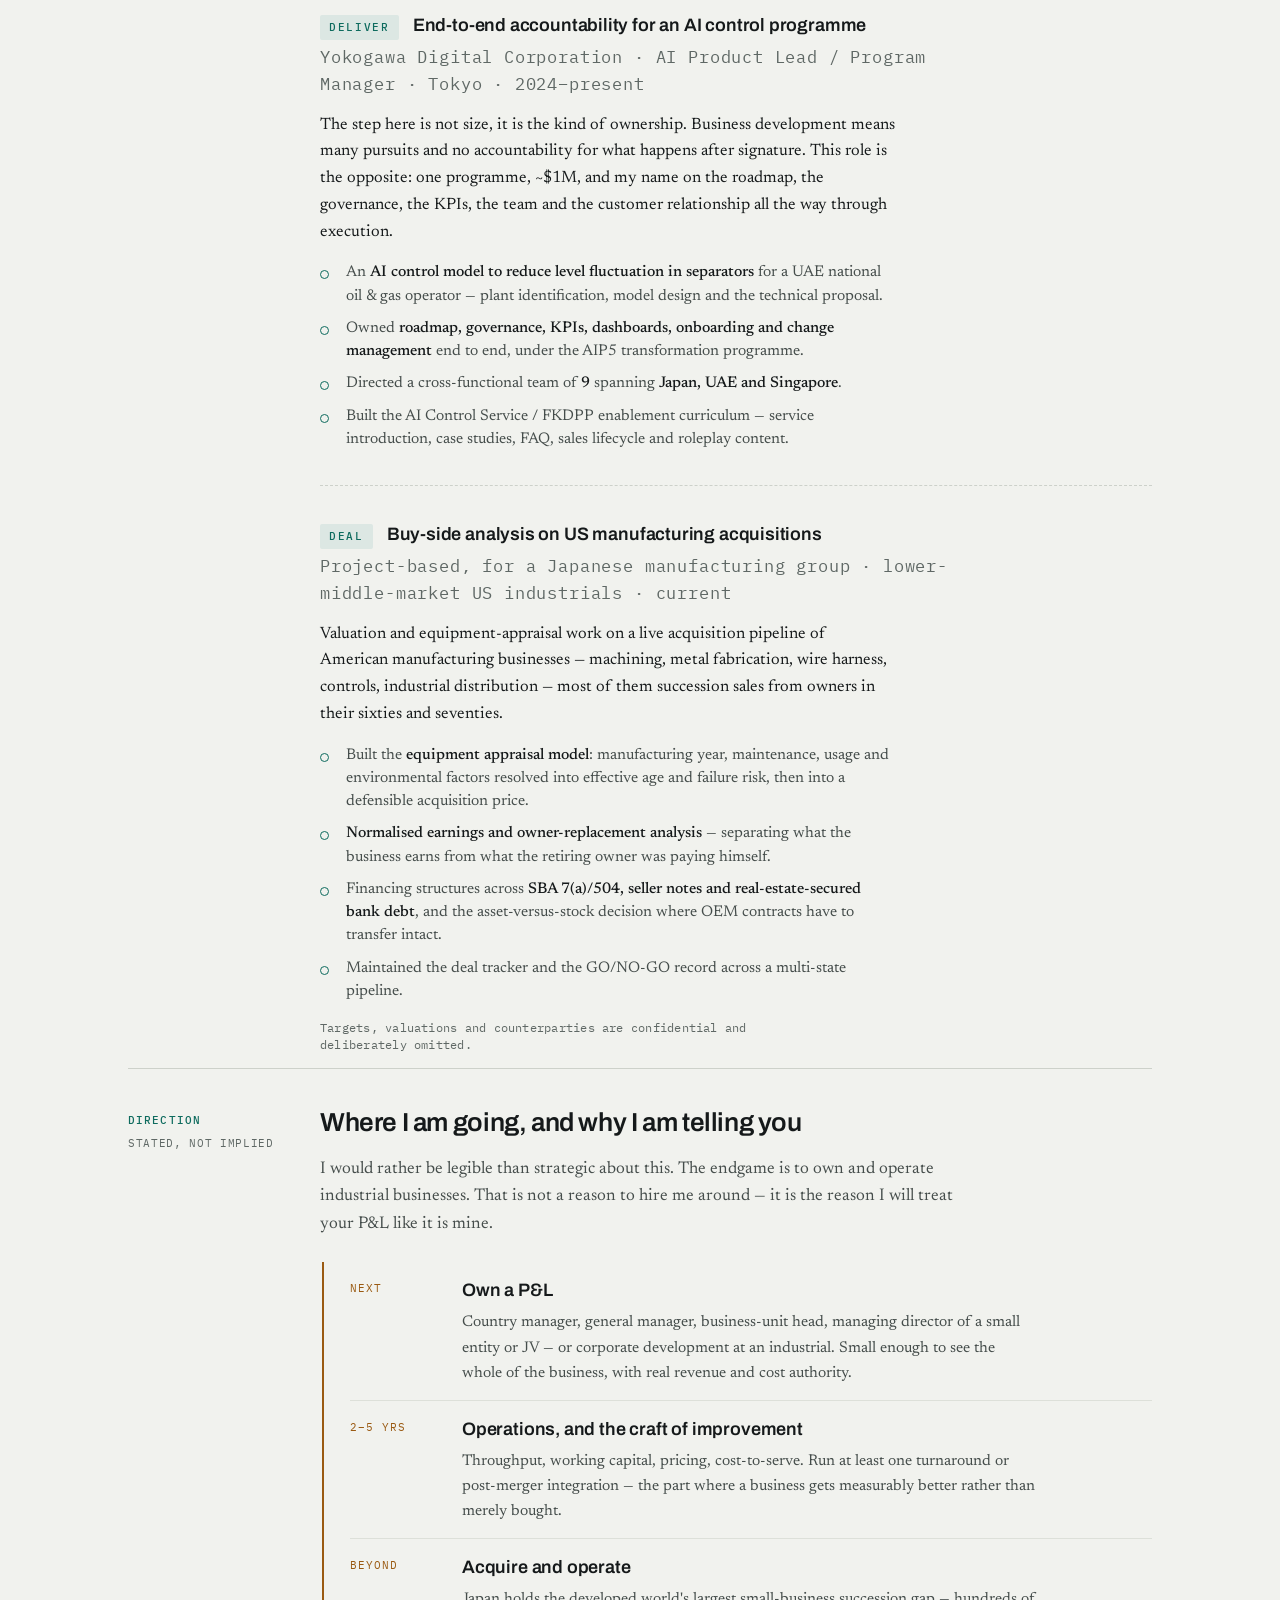
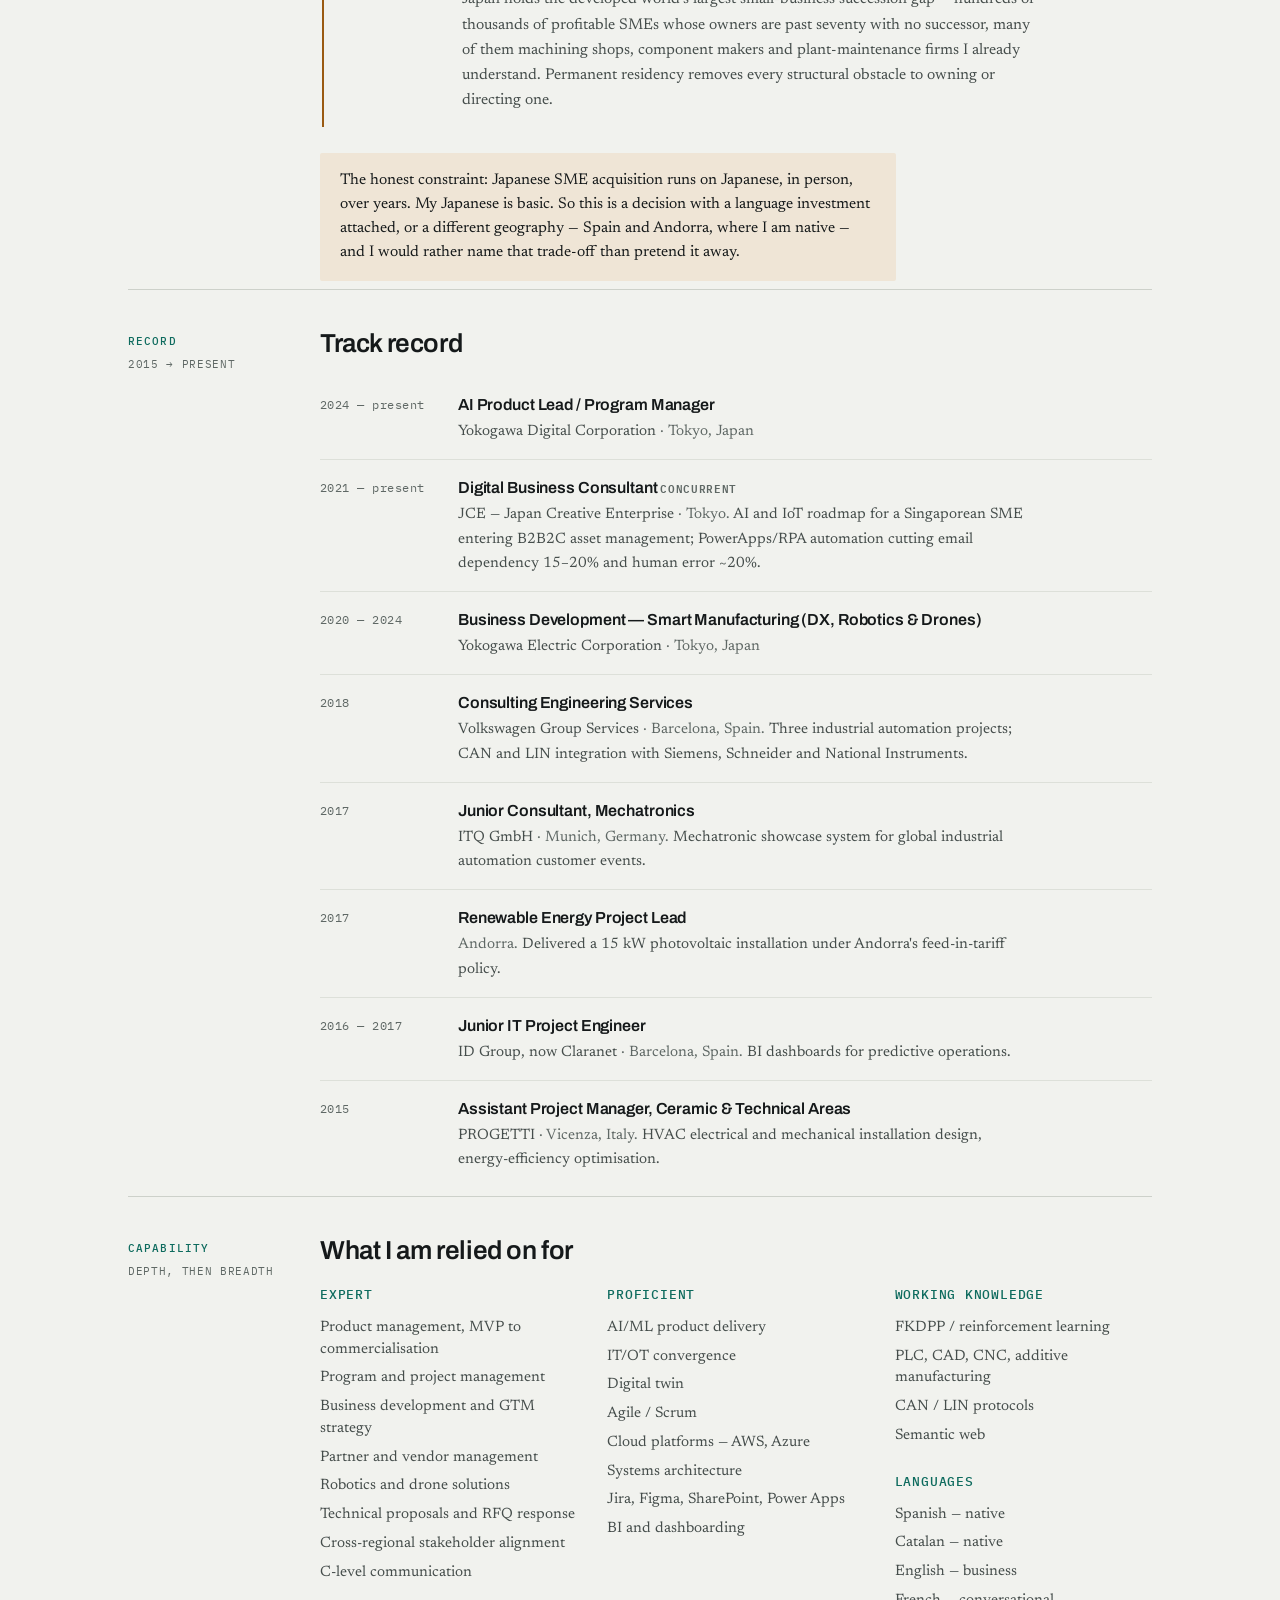
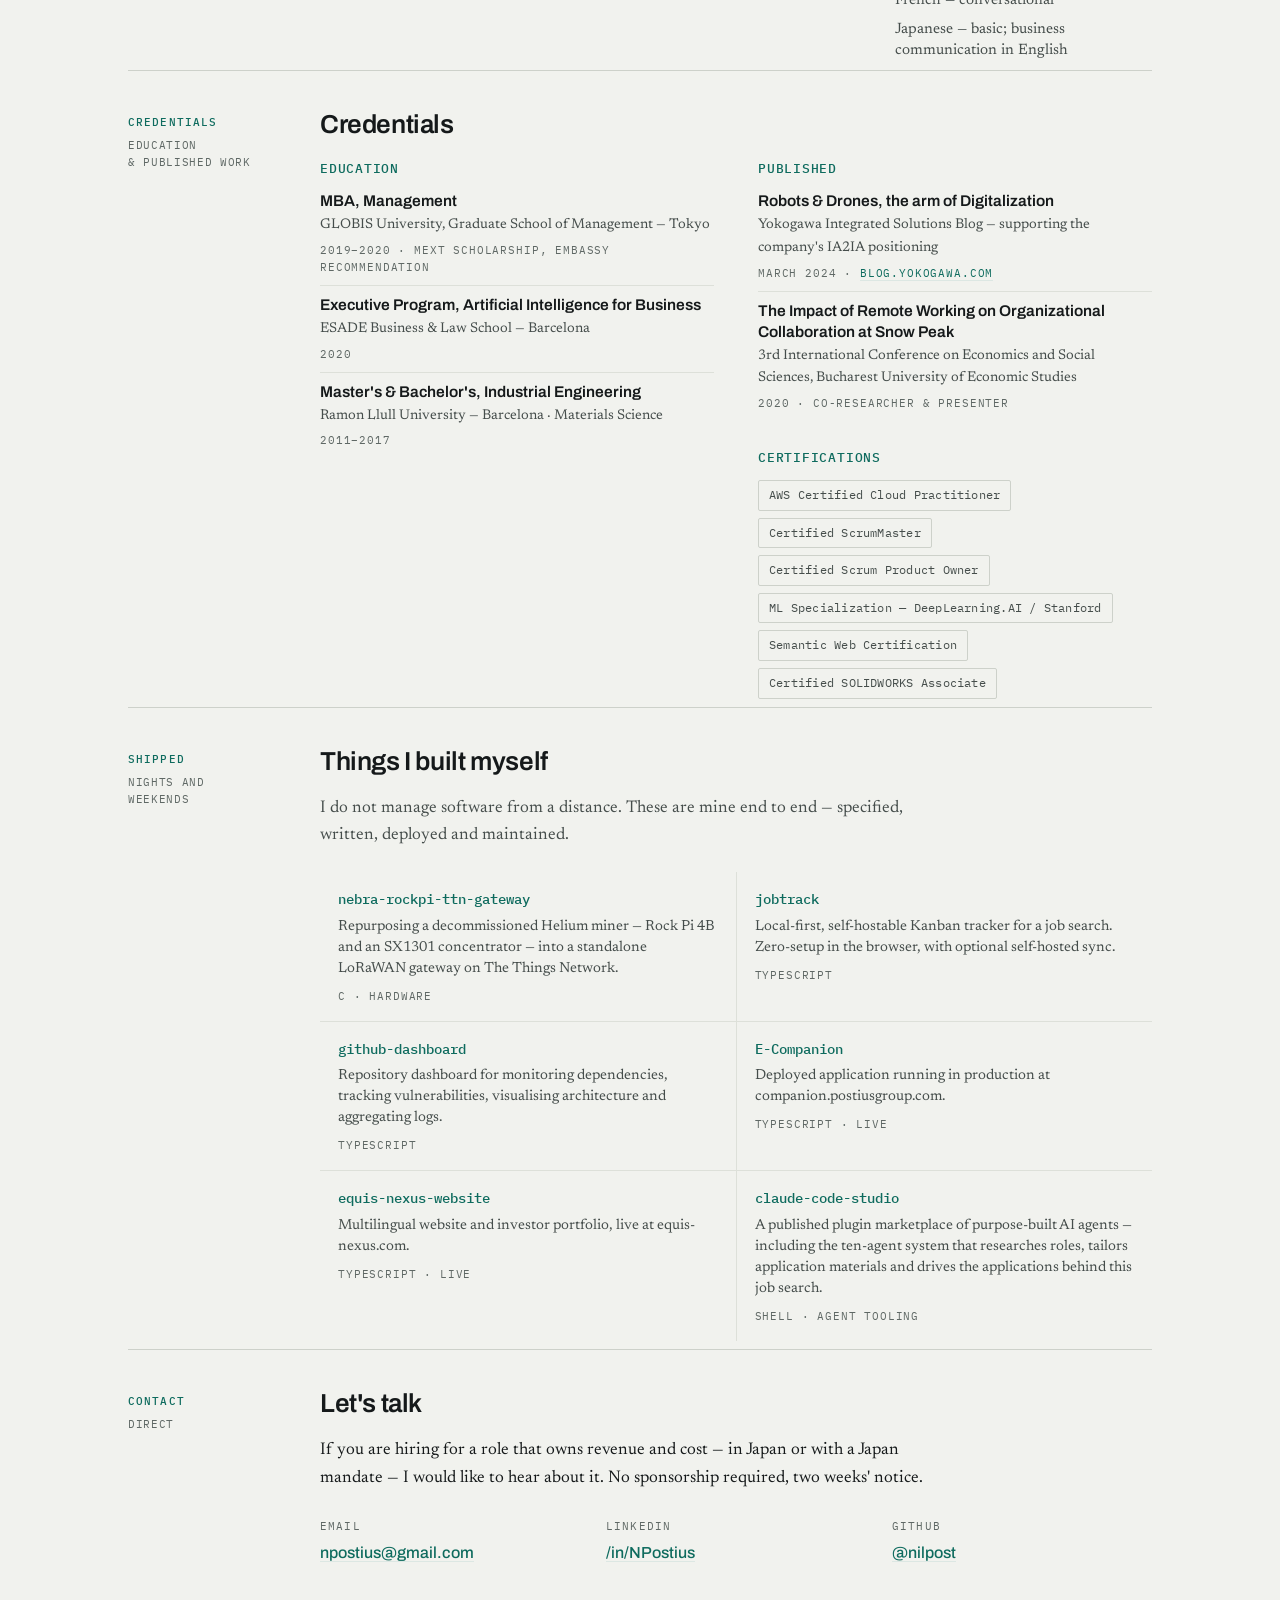
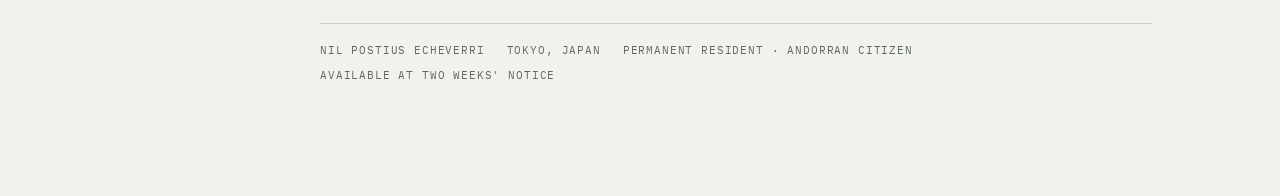
==== commit 61217c0f: "Rebuild the portfolio as an operator profile, not a skills list Replaces index.html, style.css and a" ====
--- a/index.html
+++ b/index.html
@@ -1,297 +1,459 @@
 <!DOCTYPE html>
 <html lang="en">
 <head>
-    <meta charset="UTF-8">
-    <meta name="viewport" content="width=device-width, initial-scale=1.0">
-    <title>Nil Postius Echeverri - AI & Robotics Solutions Expert</title>
-    <link rel="stylesheet" href="style.css">
+<meta charset="utf-8">
+<meta name="viewport" content="width=device-width, initial-scale=1">
+<title>Nil Postius Echeverri — Industrial Operator, Tokyo</title>
+<meta name="description" content="Industrial operator in robotics, applied AI and oil &amp; gas. Built Yokogawa's global robotics business from business plan to first commercial orders; now delivering an AI control programme for a Gulf national oil operator and working buy-side on US manufacturing acquisitions. Tokyo, Permanent Resident.">
+<meta name="author" content="Nil Postius Echeverri">
+<link rel="canonical" href="https://nil.postiusgroup.com/">
+
+<meta property="og:type" content="profile">
+<meta property="og:url" content="https://nil.postiusgroup.com/">
+<meta property="og:title" content="Nil Postius Echeverri — Industrial Operator">
+<meta property="og:description" content="Robotics, applied AI and oil &amp; gas. I build the business, then I run it. Tokyo · Permanent Resident · open to senior operating roles.">
+<meta property="og:image" content="https://nil.postiusgroup.com/generated_image.png">
+<meta property="og:image:width" content="1200">
+<meta property="og:image:height" content="630">
+<meta property="profile:first_name" content="Nil">
+<meta property="profile:last_name" content="Postius Echeverri">
+<meta name="twitter:card" content="summary_large_image">
+<meta name="twitter:title" content="Nil Postius Echeverri — Industrial Operator">
+<meta name="twitter:description" content="Robotics, applied AI and oil &amp; gas. I build the business, then I run it. Tokyo.">
+<meta name="twitter:image" content="https://nil.postiusgroup.com/generated_image.png">
+<meta name="theme-color" content="#0E6B5E">
+
+<link rel="icon" href="data:image/svg+xml,%3Csvg xmlns='http://www.w3.org/2000/svg' viewBox='0 0 32 32'%3E%3Crect width='32' height='32' rx='3' fill='%230E6B5E'/%3E%3Ctext x='16' y='23' font-family='Helvetica,Arial,sans-serif' font-size='19' font-weight='700' fill='%23F1F2EE' text-anchor='middle'%3EN%3C/text%3E%3C/svg%3E">
+
+<link rel="preconnect" href="https://fonts.googleapis.com">
+<link rel="preconnect" href="https://fonts.gstatic.com" crossorigin>
+<link rel="stylesheet" href="https://fonts.googleapis.com/css2?family=Archivo:wght@400;500;600;700&family=IBM+Plex+Mono:wght@400;500&family=Newsreader:ital,opsz,wght@0,6..72,300;0,6..72,400;0,6..72,500;1,6..72,400&display=swap">
+<link rel="stylesheet" href="style.css">
+
+<script>
+  // Applied before first paint so the chosen theme never flashes.
+  try {
+    var t = localStorage.getItem('theme');
+    if (t === 'dark' || t === 'light') document.documentElement.setAttribute('data-theme', t);
+  } catch (e) {}
+</script>
+
+<script type="application/ld+json">
+{
+  "@context": "https://schema.org",
+  "@type": "Person",
+  "name": "Nil Postius Echeverri",
+  "givenName": "Nil",
+  "familyName": "Postius Echeverri",
+  "jobTitle": "AI Product Lead / Program Manager",
+  "url": "https://nil.postiusgroup.com/",
+  "email": "mailto:npostius@gmail.com",
+  "nationality": "Andorra",
+  "address": { "@type": "PostalAddress", "addressLocality": "Tokyo", "addressCountry": "JP" },
+  "worksFor": { "@type": "Organization", "name": "Yokogawa Digital Corporation" },
+  "alumniOf": [
+    { "@type": "CollegeOrUniversity", "name": "GLOBIS University Graduate School of Management" },
+    { "@type": "CollegeOrUniversity", "name": "ESADE Business & Law School" },
+    { "@type": "CollegeOrUniversity", "name": "Ramon Llull University" }
+  ],
+  "knowsLanguage": ["es", "ca", "en", "fr", "ja"],
+  "knowsAbout": ["Industrial robotics", "Applied AI", "Oil and gas", "Business development", "Mergers and acquisitions", "Program management"],
+  "sameAs": ["https://www.linkedin.com/in/NPostius", "https://github.com/nilpost"]
+}
+</script>
 </head>
 <body>
-    <!-- Navigation -->
-    <nav class="navbar">
-        <div class="container">
-            <div class="navbar-content">
-                <div class="language-switcher">
-                    <button class="lang-btn active" data-lang="en">EN</button>
-                    <span class="divider">|</span>
-                    <button class="lang-btn" data-lang="es">ES</button>
-                </div>
-                <div class="nav-menu">
-                    <div class="hamburger">
-                        <span></span>
-                        <span></span>
-                        <span></span>
-                    </div>
-                    <ul class="nav-links">
-                        <li><a href="#home" data-en="Home" data-es="Inicio">Home</a></li>
-                        <li><a href="#about" data-en="About" data-es="Acerca de">About</a></li>
-                        <li><a href="#experience" data-en="Experience" data-es="Experiencia">Experience</a></li>
-                        <li><a href="#skills" data-en="Skills" data-es="Habilidades">Skills</a></li>
-                        <li><a href="#testimonials" data-en="Testimonials" data-es="Testimonios">Testimonials</a></li>
-                        <li><a href="#contact" data-en="Contact" data-es="Contacto">Contact</a></li>
-                    </ul>
-                </div>
-            </div>
-        </div>
-    </nav>
-
-    <!-- Hero Section -->
-    <section id="home" class="hero">
-        <div class="container">
-            <div class="hero-content">
-                <h1 class="hero-title">
-                    <span data-en="Nil Postius Echeverri" data-es="Nil Postius Echeverri">Nil Postius Echeverri</span>
-                </h1>
-                <h2 class="hero-subtitle">
-                    <span data-en="AI & Robotics Solutions Expert" data-es="Experto en Soluciones de IA y Robótica">AI & Robotics Solutions Expert</span>
-                </h2>
-                <p class="hero-description">
-                    <span data-en="Transforming industrial operations through innovative AI and robotics solutions. Currently driving digital transformation at Yokogawa in Tokyo, Japan." data-es="Transformando operaciones industriales a través de soluciones innovadoras de IA y robótica. Actualmente impulsando la transformación digital en Yokogawa en Tokio, Japón.">Transforming industrial operations through innovative AI and robotics solutions. Currently driving digital transformation at Yokogawa in Tokyo, Japan.</span>
-                </p>
-                <div class="hero-buttons">
-                    <a href="#contact" class="btn btn--primary">
-                        <span data-en="Get In Touch" data-es="Ponte en Contacto">Get In Touch</span>
-                    </a>
-                    <a href="#about" class="btn btn--outline">
-                        <span data-en="Learn More" data-es="Saber Más">Learn More</span>
-                    </a>
-                </div>
-            </div>
-        </div>
-    </section>
-
-    <!-- About Section -->
-    <section id="about" class="about">
-        <div class="container">
-            <h2 class="section-title">
-                <span data-en="About Me" data-es="Acerca de Mí">About Me</span>
-            </h2>
-            <div class="about-content">
-                <div class="about-text">
-                    <p data-en="I am a passionate engineer and business leader specializing in AI and robotics solutions delivery. Originally from Andorra, I have built my career bridging the gap between cutting-edge technology and practical business applications." data-es="Soy un ingeniero apasionado y líder empresarial especializado en la entrega de soluciones de IA y robótica. Originario de Andorra, he construido mi carrera conectando la tecnología de vanguardia con aplicaciones empresariales prácticas.">I am a passionate engineer and business leader specializing in AI and robotics solutions delivery. Originally from Andorra, I have built my career bridging the gap between cutting-edge technology and practical business applications.</p>
-                    
-                    <p data-en="Currently based in Tokyo, Japan, I work at Yokogawa where I manage multi-million dollar AI projects and lead cross-functional teams in developing innovative control models. My multicultural background and diverse experience enable me to tackle complex challenges from unique perspectives." data-es="Actualmente con base en Tokio, Japón, trabajo en Yokogawa donde gestiono proyectos de IA de varios millones de dólares y lidero equipos multifuncionales en el desarrollo de modelos de control innovadores. Mi experiencia multicultural y diversa me permite abordar desafíos complejos desde perspectivas únicas.">Currently based in Tokyo, Japan, I work at Yokogawa where I manage multi-million dollar AI projects and lead cross-functional teams in developing innovative control models. My multicultural background and diverse experience enable me to tackle complex challenges from unique perspectives.</p>
-                    
-                    <p data-en="As a patent holder and MBA graduate from GLOBIS University, I combine technical expertise with strategic business acumen. My journey has been marked by continuous learning, innovation, and a commitment to driving digital transformation in industrial settings." data-es="Como titular de patentes y graduado del MBA de la Universidad GLOBIS, combino experiencia técnica con perspicacia estratégica empresarial. Mi trayectoria ha estado marcada por el aprendizaje continuo, la innovación y el compromiso con impulsar la transformación digital en entornos industriales.">As a patent holder and MBA graduate from GLOBIS University, I combine technical expertise with strategic business acumen. My journey has been marked by continuous learning, innovation, and a commitment to driving digital transformation in industrial settings.</p>
-                </div>
-            </div>
-        </div>
-    </section>
-
-    <!-- Experience Section -->
-    <section id="experience" class="experience">
-        <div class="container">
-            <h2 class="section-title">
-                <span data-en="Professional Experience" data-es="Experiencia Profesional">Professional Experience</span>
-            </h2>
-            <div class="timeline">
-                <div class="timeline-item">
-                    <div class="timeline-marker"></div>
-                    <div class="timeline-content">
-                        <div class="timeline-header">
-                            <h3 data-en="Project Management, AI Solution Delivery" data-es="Gestión de Proyectos, Entrega de Soluciones de IA">Project Management, AI Solution Delivery</h3>
-                            <span class="company">Yokogawa Digital Corporation</span>
-                            <span class="period" data-en="April 2024 - Present" data-es="Abril 2024 - Presente">April 2024 - Present</span>
-                            <span class="location" data-en="Tokyo, Japan" data-es="Tokio, Japón">Tokyo, Japan</span>
-                        </div>
-                        <ul class="timeline-responsibilities">
-                            <li data-en="Manage approx. $1M budget for initial development of AI control model" data-es="Gestiono aproximadamente $1M de presupuesto para el desarrollo inicial del modelo de control de IA">Manage approx. $1M budget for initial development of AI control model</li>
-                            <li data-en="Lead cross-functional team of 9 members in AI model design and implementation" data-es="Lidero un equipo multifuncional de 9 miembros en el diseño e implementación de modelos de IA">Lead cross-functional team of 9 members in AI model design and implementation</li>
-                            <li data-en="Monitor and execute roadmap leveraging industrial knowledge and collaboration" data-es="Monitoreo y ejecuto la hoja de ruta aprovechando el conocimiento industrial y la colaboración">Monitor and execute roadmap leveraging industrial knowledge and collaboration</li>
-                        </ul>
-                        <div class="achievement">
-                            <span class="status status--success" data-en="Best Performance Award 2024" data-es="Premio al Mejor Rendimiento 2024">Best Performance Award 2024</span>
-                        </div>
-                    </div>
-                </div>
-                
-                <div class="timeline-item">
-                    <div class="timeline-marker"></div>
-                    <div class="timeline-content">
-                        <div class="timeline-header">
-                            <h3 data-en="Digital Business Consultant" data-es="Consultor de Negocios Digitales">Digital Business Consultant</h3>
-                            <span class="company">JCE Japan Creative Enterprise</span>
-                            <span class="period" data-en="December 2021 - Present" data-es="Diciembre 2021 - Presente">December 2021 - Present</span>
-                            <span class="location" data-en="Greater Tokyo Area" data-es="Área Metropolitana de Tokio">Greater Tokyo Area</span>
-                        </div>
-                        <ul class="timeline-responsibilities">
-                            <li data-en="Spearheaded Singaporean IIoT SME initiative" data-es="Lideré la iniciativa SME de IIoT de Singapur">Spearheaded Singaporean IIoT SME initiative</li>
-                            <li data-en="Led development of internal tools using RPA" data-es="Lideré el desarrollo de herramientas internas usando RPA">Led development of internal tools using RPA</li>
-                            <li data-en="Reduced email dependency by 15-20%" data-es="Reduje la dependencia del correo electrónico en un 15-20%">Reduced email dependency by 15-20%</li>
-                            <li data-en="Fostered reduction in human error rates by 20%" data-es="Fomenté la reducción de tasas de error humano en un 20%">Fostered reduction in human error rates by 20%</li>
-                        </ul>
-                    </div>
-                </div>
-            </div>
-            
-            <div class="education-section">
-                <h3 class="subsection-title">
-                    <span data-en="Education" data-es="Educación">Education</span>
-                </h3>
-                <div class="education-grid">
-                    <div class="education-item card">
-                        <div class="card__body">
-                            <h4>MBA</h4>
-                            <p class="institution">GLOBIS University</p>
-                            <p class="location" data-en="Tokyo, Japan" data-es="Tokio, Japón">Tokyo, Japan</p>
-                            <span class="status status--info" data-en="Monbukagakusho Scholarship Recipient" data-es="Beneficiario de Beca Monbukagakusho">Monbukagakusho Scholarship Recipient</span>
-                        </div>
-                    </div>
-                    <div class="education-item card">
-                        <div class="card__body">
-                            <h4 data-en="MSc Industrial Engineering" data-es="MSc Ingeniería Industrial">MSc Industrial Engineering</h4>
-                            <p class="institution">IQS School of Engineering</p>
-                            <p class="location" data-en="Barcelona, Spain" data-es="Barcelona, España">Barcelona, Spain</p>
-                        </div>
-                    </div>
-                </div>
-            </div>
-        </div>
-    </section>
-
-    <!-- Skills Section -->
-    <section id="skills" class="skills">
-        <div class="container">
-            <h2 class="section-title">
-                <span data-en="Skills & Expertise" data-es="Habilidades y Experiencia">Skills & Expertise</span>
-            </h2>
-            <div class="skills-grid">
-                <div class="skill-category card">
-                    <div class="card__body">
-                        <h3 data-en="Technical Skills" data-es="Habilidades Técnicas">Technical Skills</h3>
-                        <div class="skill-tags">
-                            <span class="skill-tag" data-en="AI & Machine Learning" data-es="IA y Aprendizaje Automático">AI & Machine Learning</span>
-                            <span class="skill-tag" data-en="Robotics" data-es="Robótica">Robotics</span>
-                            <span class="skill-tag" data-en="Digital Transformation" data-es="Transformación Digital">Digital Transformation</span>
-                            <span class="skill-tag" data-en="Systems Architecture" data-es="Arquitectura de Sistemas">Systems Architecture</span>
-                            <span class="skill-tag" data-en="Patent Development" data-es="Desarrollo de Patentes">Patent Development</span>
-                        </div>
-                    </div>
-                </div>
-                
-                <div class="skill-category card">
-                    <div class="card__body">
-                        <h3 data-en="Business Skills" data-es="Habilidades Empresariales">Business Skills</h3>
-                        <div class="skill-tags">
-                            <span class="skill-tag" data-en="Business Development" data-es="Desarrollo de Negocios">Business Development</span>
-                            <span class="skill-tag" data-en="Project Management" data-es="Gestión de Proyectos">Project Management</span>
-                            <span class="skill-tag" data-en="Strategic Planning" data-es="Planificación Estratégica">Strategic Planning</span>
-                            <span class="skill-tag" data-en="Stakeholder Management" data-es="Gestión de Partes Interesadas">Stakeholder Management</span>
-                        </div>
-                    </div>
-                </div>
-                
-                <div class="skill-category card">
-                    <div class="card__body">
-                        <h3 data-en="Tools & Methodologies" data-es="Herramientas y Metodologías">Tools & Methodologies</h3>
-                        <div class="skill-tags">
-                            <span class="skill-tag" data-en="Agile Methodologies" data-es="Metodologías Ágiles">Agile Methodologies</span>
-                            <span class="skill-tag">Scrum</span>
-                            <span class="skill-tag">RPA</span>
-                            <span class="skill-tag" data-en="Digital Twin" data-es="Gemelo Digital">Digital Twin</span>
-                            <span class="skill-tag" data-en="Drone Technology" data-es="Tecnología de Drones">Drone Technology</span>
-                        </div>
-                    </div>
-                </div>
-                
-                <div class="skill-category card">
-                    <div class="card__body">
-                        <h3 data-en="Languages" data-es="Idiomas">Languages</h3>
-                        <div class="skill-tags">
-                            <span class="skill-tag" data-en="Spanish" data-es="Español">Spanish</span>
-                            <span class="skill-tag" data-en="English" data-es="Inglés">English</span>
-                            <span class="skill-tag" data-en="Catalan" data-es="Catalán">Catalan</span>
-                            <span class="skill-tag" data-en="Japanese" data-es="Japonés">Japanese</span>
-                        </div>
-                    </div>
-                </div>
-            </div>
-        </div>
-    </section>
-
-    <!-- Testimonials Section -->
-    <section id="testimonials" class="testimonials">
-        <div class="container">
-            <h2 class="section-title">
-                <span data-en="What Colleagues Say" data-es="Lo Que Dicen los Colegas">What Colleagues Say</span>
-            </h2>
-            <div class="testimonials-grid">
-                <div class="testimonial-card card">
-                    <div class="card__body">
-                        <p class="testimonial-text" data-en="Nil's innovative approach to AI and robotics has been instrumental in our digital transformation initiatives. His ability to bridge technical complexity with business strategy is exceptional." data-es="El enfoque innovador de Nil hacia la IA y la robótica ha sido fundamental en nuestras iniciativas de transformación digital. Su capacidad para conectar la complejidad técnica con la estrategia empresarial es excepcional.">Nil's innovative approach to AI and robotics has been instrumental in our digital transformation initiatives. His ability to bridge technical complexity with business strategy is exceptional.</p>
-                        <div class="testimonial-author">
-                            <strong data-en="Senior Director of Innovation" data-es="Director Senior de Innovación">Senior Director of Innovation</strong>
-                            <span>Yokogawa Electric Corporation</span>
-                        </div>
-                    </div>
-                </div>
-                
-                <div class="testimonial-card card">
-                    <div class="card__body">
-                        <p class="testimonial-text" data-en="Working with Nil has been a pleasure. His multicultural perspective and deep technical expertise make him a valuable asset to any team focused on cutting-edge technology solutions." data-es="Trabajar con Nil ha sido un placer. Su perspectiva multicultural y profunda experiencia técnica lo convierten en un activo valioso para cualquier equipo centrado en soluciones tecnológicas de vanguardia.">Working with Nil has been a pleasure. His multicultural perspective and deep technical expertise make him a valuable asset to any team focused on cutting-edge technology solutions.</p>
-                        <div class="testimonial-author">
-                            <strong data-en="VP of Technology" data-es="VP de Tecnología">VP of Technology</strong>
-                            <span data-en="Industrial Automation Sector" data-es="Sector de Automatización Industrial">Industrial Automation Sector</span>
-                        </div>
-                    </div>
-                </div>
-                
-                <div class="testimonial-card card">
-                    <div class="card__body">
-                        <p class="testimonial-text" data-en="Nil consistently delivers results that exceed expectations. His leadership in robotics and AI implementation has significantly improved our operational efficiency." data-es="Nil entrega consistentemente resultados que superan las expectativas. Su liderazgo en la implementación de robótica e IA ha mejorado significativamente nuestra eficiencia operacional.">Nil consistently delivers results that exceed expectations. His leadership in robotics and AI implementation has significantly improved our operational efficiency.</p>
-                        <div class="testimonial-author">
-                            <strong data-en="Project Lead" data-es="Líder de Proyecto">Project Lead</strong>
-                            <span data-en="Smart Manufacturing Division" data-es="División de Manufactura Inteligente">Smart Manufacturing Division</span>
-                        </div>
-                    </div>
-                </div>
-            </div>
-        </div>
-    </section>
-
-    <!-- Contact Section -->
-    <section id="contact" class="contact">
-        <div class="container">
-            <h2 class="section-title">
-                <span data-en="Let's Connect" data-es="Conectemos">Let's Connect</span>
-            </h2>
-            <div class="contact-content">
-                <p class="contact-description" data-en="Ready to discuss AI and robotics solutions? Let's explore how we can drive innovation together." data-es="¿Listo para discutir soluciones de IA y robótica? Exploremos cómo podemos impulsar la innovación juntos.">Ready to discuss AI and robotics solutions? Let's explore how we can drive innovation together.</p>
-                
-                <div class="contact-info">
-                    <div class="contact-item">
-                        <strong data-en="Email" data-es="Correo Electrónico">Email</strong>
-                        <a href="mailto:nil@postiusgroup.com">nil@postiusgroup.com</a>
-                    </div>
-                    <div class="contact-item">
-                        <strong>LinkedIn</strong>
-                        <a href="https://www.linkedin.com/in/npostius/" target="_blank">linkedin.com/in/npostius/</a>
-                    </div>
-                    <div class="contact-item">
-                        <strong data-en="Location" data-es="Ubicación">Location</strong>
-                        <span data-en="Tokyo, Japan" data-es="Tokio, Japón">Tokyo, Japan</span>
-                    </div>
-                </div>
-                
-                <div class="contact-actions">
-                    <a href="mailto:nil@postiusgroup.com" class="btn btn--primary">
-                        <span data-en="Send Email" data-es="Enviar Correo">Send Email</span>
-                    </a>
-                    <a href="https://www.linkedin.com/in/npostius/" target="_blank" class="btn btn--outline">
-                        <span data-en="View LinkedIn" data-es="Ver LinkedIn">View LinkedIn</span>
-                    </a>
-                </div>
-            </div>
-        </div>
-    </section>
-
-    <!-- Footer -->
-    <footer class="footer">
-        <div class="container">
-            <p>&copy; 2024 Nil Postius Echeverri. <span data-en="All rights reserved." data-es="Todos los derechos reservados.">All rights reserved.</span></p>
-        </div>
-    </footer>
-
-    <script src="app.js"></script>
+
+<button class="theme-toggle" type="button" id="themeToggle" aria-label="Switch colour theme">
+  <svg class="sun" viewBox="0 0 24 24" aria-hidden="true"><circle cx="12" cy="12" r="4.2"/><path d="M12 2.4v2.2M12 19.4v2.2M4.2 12H2M22 12h-2.2M6.5 6.5 4.9 4.9M19.1 19.1l-1.6-1.6M17.5 6.5l1.6-1.6M4.9 19.1l1.6-1.6"/></svg>
+  <svg class="moon" viewBox="0 0 24 24" aria-hidden="true"><path d="M20 14.2A8.2 8.2 0 0 1 9.8 4 8.4 8.4 0 1 0 20 14.2Z"/></svg>
+</button>
+
+<div class="sheet">
+
+  <!-- ============ MASTHEAD ============ -->
+  <header class="masthead">
+    <div class="flag">
+      <span><span class="dot"></span>Tokyo · 東京</span>
+      <span>Permanent Resident 永住者 · no sponsorship required</span>
+      <span class="live">Open to senior operating roles</span>
+    </div>
+
+    <h1>Nil Postius Echeverri</h1>
+    <p class="tagline">Industrial operator — robotics, applied AI and oil&nbsp;&amp;&nbsp;gas. I build the business, <em>then I run it.</em></p>
+
+    <p class="lead">Ten years turning industrial technology into revenue. I wrote the business plan for <strong>Yokogawa's global robotics and drone business</strong> and carried it from a blank page to its first commercial orders; today I hold end-to-end delivery accountability for an AI control programme for a Gulf national oil operator, and I work buy-side on US manufacturing acquisitions. What I want next is a P&amp;L of my own.</p>
+
+    <div class="cta-row">
+      <a class="cta" href="mailto:npostius@gmail.com">Start a conversation</a>
+      <a class="cta cta--ghost" href="https://www.linkedin.com/in/NPostius">LinkedIn</a>
+      <a class="cta cta--ghost" href="https://github.com/nilpost">GitHub</a>
+    </div>
+  </header>
+
+  <!-- ============ EVIDENCE ============ -->
+  <section class="band band--open" aria-label="Evidence">
+    <div class="rail"><b>Evidence</b><span>Verified figures</span></div>
+    <div class="body">
+      <div class="figures">
+        <div class="fig">
+          <span class="n">$0.44M→$140M</span>
+          <span class="k">Sales path defined in the global robotics business plan I authored</span>
+          <span class="src">FY21 → FY30</span>
+        </div>
+        <div class="fig">
+          <span class="n">¥20.2M</span>
+          <span class="k">First Japanese robotics PoC order won — 16 days across 7 sites</span>
+          <span class="src">TEPCO PG</span>
+        </div>
+        <div class="fig">
+          <span class="n">7+</span>
+          <span class="k">Tier&nbsp;1 and Tier&nbsp;2 oil &amp; gas bids secured, each averaging ~$1M in opportunity value</span>
+          <span class="src">APAC · Japan · MENA</span>
+        </div>
+        <div class="fig">
+          <span class="n">9 / 3</span>
+          <span class="k">Cross-functional team directed, across three countries</span>
+          <span class="src">Japan · UAE · Singapore</span>
+        </div>
+      </div>
+    </div>
+  </section>
+
+  <!-- ============ PROOF ============ -->
+  <section class="band" aria-label="Selected work">
+    <div class="rail"><b>Proof</b><span>Three kinds<br>of ownership</span></div>
+    <div class="body">
+      <h2>What I have actually owned</h2>
+      <p style="color:var(--ink-2);margin-bottom:30px">Three different jobs, deliberately: creating a business that did not exist, being accountable for one programme end to end, and sitting on the buy side of a deal. They are not the same skill, and I have needed all three.</p>
+
+      <article class="record">
+        <div class="record-head">
+          <span class="stamp">Build</span>
+          <h3>A global robotics business, from blank page to first orders</h3>
+        </div>
+        <p class="org">Yokogawa Electric Corporation · Business Development, Smart Manufacturing · Tokyo · 2020–2024</p>
+        <p>Yokogawa had no robotics business. I authored the global business plan that created one — the value proposition, the entry wedge (industrial plant inspection robots), and the sales path — then spent four years making the plan true: platform, partners, pursuits and the first paying customers.</p>
+        <ul class="facts">
+          <li><span><b>MVP to commercialisation</b> of the Robot Management Core — fleet management and data contextualisation — with developers in India, robotics engineers in Singapore and the US, and decision-makers in Japan, under C-level sponsorship.</span></li>
+          <li><span>Built a partner network of <b>6+</b> robot, drone and solution companies: <b>Boston Dynamics, ANYbotics, Mitsubishi Heavy Industries, ExRobotics, Taurob, SENSYN</b> — including the business plans Boston Dynamics' top management required across Japan, SEA and the Middle East.</span></li>
+          <li><span>Led the <b>Petronas RaaS</b> technical-evaluation PoC to a successful close; Petronas committed verbally to adopt the offering. Scoped the Stage&nbsp;5 assessment: cybersecurity, integration, co-creation, support model, spare parts, logistics.</span></li>
+          <li><span>Grew the robotics pipeline by approximately <b>120%</b> in under four years.</span></li>
+          <li><span><b>Best Performance Award</b>, Yokogawa Group 2024, for commercialisation of the RMC and PIA solutions.</span></li>
+        </ul>
+      </article>
+
+      <article class="record">
+        <div class="record-head">
+          <span class="stamp">Deliver</span>
+          <h3>End-to-end accountability for an AI control programme</h3>
+        </div>
+        <p class="org">Yokogawa Digital Corporation · AI Product Lead / Program Manager · Tokyo · 2024–present</p>
+        <p>The step here is not size, it is the kind of ownership. Business development means many pursuits and no accountability for what happens after signature. This role is the opposite: one programme, ~$1M, and my name on the roadmap, the governance, the KPIs, the team and the customer relationship all the way through execution.</p>
+        <ul class="facts">
+          <li><span>An <b>AI control model to reduce level fluctuation in separators</b> for a UAE national oil &amp; gas operator — plant identification, model design and the technical proposal.</span></li>
+          <li><span>Owned <b>roadmap, governance, KPIs, dashboards, onboarding and change management</b> end to end, under the AIP5 transformation programme.</span></li>
+          <li><span>Directed a cross-functional team of <b>9</b> spanning <b>Japan, UAE and Singapore</b>.</span></li>
+          <li><span>Built the AI Control Service / FKDPP enablement curriculum — service introduction, case studies, FAQ, sales lifecycle and roleplay content.</span></li>
+        </ul>
+      </article>
+
+      <article class="record">
+        <div class="record-head">
+          <span class="stamp">Deal</span>
+          <h3>Buy-side analysis on US manufacturing acquisitions</h3>
+        </div>
+        <p class="org">Project-based, for a Japanese manufacturing group · lower-middle-market US industrials · current</p>
+        <p>Valuation and equipment-appraisal work on a live acquisition pipeline of American manufacturing businesses — machining, metal fabrication, wire harness, controls, industrial distribution — most of them succession sales from owners in their sixties and seventies.</p>
+        <ul class="facts">
+          <li><span>Built the <b>equipment appraisal model</b>: manufacturing year, maintenance, usage and environmental factors resolved into effective age and failure risk, then into a defensible acquisition price.</span></li>
+          <li><span><b>Normalised earnings and owner-replacement analysis</b> — separating what the business earns from what the retiring owner was paying himself.</span></li>
+          <li><span>Financing structures across <b>SBA 7(a)/504, seller notes and real-estate-secured bank debt</b>, and the asset-versus-stock decision where OEM contracts have to transfer intact.</span></li>
+          <li><span>Maintained the deal tracker and the GO/NO-GO record across a multi-state pipeline.</span></li>
+        </ul>
+        <p style="font-family:var(--f-mono);font-size:11.5px;color:var(--ink-3);letter-spacing:.02em;margin-top:16px;line-height:1.5">Targets, valuations and counterparties are confidential and deliberately omitted.</p>
+      </article>
+    </div>
+  </section>
+
+  <!-- ============ DIRECTION ============ -->
+  <section class="band" aria-label="Direction">
+    <div class="rail"><b>Direction</b><span>Stated, not implied</span></div>
+    <div class="body">
+      <h2>Where I am going, and why I am telling you</h2>
+      <p style="color:var(--ink-2);margin-bottom:24px">I would rather be legible than strategic about this. The endgame is to own and operate industrial businesses. That is not a reason to hire me around — it is the reason I will treat your P&amp;L like it is mine.</p>
+
+      <div class="direction">
+        <div class="phase">
+          <span class="when">Next</span>
+          <div>
+            <h3>Own a P&amp;L</h3>
+            <p>Country manager, general manager, business-unit head, managing director of a small entity or JV — or corporate development at an industrial. Small enough to see the whole of the business, with real revenue and cost authority.</p>
+          </div>
+        </div>
+        <div class="phase">
+          <span class="when">2–5 yrs</span>
+          <div>
+            <h3>Operations, and the craft of improvement</h3>
+            <p>Throughput, working capital, pricing, cost-to-serve. Run at least one turnaround or post-merger integration — the part where a business gets measurably better rather than merely bought.</p>
+          </div>
+        </div>
+        <div class="phase">
+          <span class="when">Beyond</span>
+          <div>
+            <h3>Acquire and operate</h3>
+            <p>Japan holds the developed world's largest small-business succession gap — hundreds of thousands of profitable SMEs whose owners are past seventy with no successor, many of them machining shops, component makers and plant-maintenance firms I already understand. Permanent residency removes every structural obstacle to owning or directing one.</p>
+          </div>
+        </div>
+      </div>
+
+      <p class="aside">The honest constraint: Japanese SME acquisition runs on Japanese, in person, over years. My Japanese is basic. So this is a decision with a language investment attached, or a different geography — Spain and Andorra, where I am native — and I would rather name that trade-off than pretend it away.</p>
+    </div>
+  </section>
+
+  <!-- ============ RECORD ============ -->
+  <section class="band" aria-label="Track record">
+    <div class="rail"><b>Record</b><span>2015 → present</span></div>
+    <div class="body">
+      <h2>Track record</h2>
+      <div class="years">
+        <div class="year">
+          <span class="t">2024 — present</span>
+          <div>
+            <p class="r">AI Product Lead / Program Manager</p>
+            <p class="c">Yokogawa Digital Corporation <span class="place">· Tokyo, Japan</span></p>
+          </div>
+        </div>
+        <div class="year">
+          <span class="t">2021 — present</span>
+          <div>
+            <p class="r">Digital Business Consultant <span style="font-family:var(--f-mono);font-size:11px;color:var(--ink-3);letter-spacing:.06em;text-transform:uppercase">concurrent</span></p>
+            <p class="c">JCE — Japan Creative Enterprise <span class="place">· Tokyo.</span> AI and IoT roadmap for a Singaporean SME entering B2B2C asset management; PowerApps/RPA automation cutting email dependency 15–20% and human error ~20%.</p>
+          </div>
+        </div>
+        <div class="year">
+          <span class="t">2020 — 2024</span>
+          <div>
+            <p class="r">Business Development — Smart Manufacturing (DX, Robotics &amp; Drones)</p>
+            <p class="c">Yokogawa Electric Corporation <span class="place">· Tokyo, Japan</span></p>
+          </div>
+        </div>
+        <div class="year">
+          <span class="t">2018</span>
+          <div>
+            <p class="r">Consulting Engineering Services</p>
+            <p class="c">Volkswagen Group Services <span class="place">· Barcelona, Spain.</span> Three industrial automation projects; CAN and LIN integration with Siemens, Schneider and National Instruments.</p>
+          </div>
+        </div>
+        <div class="year">
+          <span class="t">2017</span>
+          <div>
+            <p class="r">Junior Consultant, Mechatronics</p>
+            <p class="c">ITQ GmbH <span class="place">· Munich, Germany.</span> Mechatronic showcase system for global industrial automation customer events.</p>
+          </div>
+        </div>
+        <div class="year">
+          <span class="t">2017</span>
+          <div>
+            <p class="r">Renewable Energy Project Lead</p>
+            <p class="c"><span class="place">Andorra.</span> Delivered a 15&nbsp;kW photovoltaic installation under Andorra's feed-in-tariff policy.</p>
+          </div>
+        </div>
+        <div class="year">
+          <span class="t">2016 — 2017</span>
+          <div>
+            <p class="r">Junior IT Project Engineer</p>
+            <p class="c">ID Group, now Claranet <span class="place">· Barcelona, Spain.</span> BI dashboards for predictive operations.</p>
+          </div>
+        </div>
+        <div class="year">
+          <span class="t">2015</span>
+          <div>
+            <p class="r">Assistant Project Manager, Ceramic &amp; Technical Areas</p>
+            <p class="c">PROGETTI <span class="place">· Vicenza, Italy.</span> HVAC electrical and mechanical installation design, energy-efficiency optimisation.</p>
+          </div>
+        </div>
+      </div>
+    </div>
+  </section>
+
+  <!-- ============ CAPABILITY ============ -->
+  <section class="band" aria-label="Capabilities">
+    <div class="rail"><b>Capability</b><span>Depth, then breadth</span></div>
+    <div class="body">
+      <h2>What I am relied on for</h2>
+      <div class="cols">
+        <div class="col">
+          <h3>Expert</h3>
+          <ul>
+            <li>Product management, MVP to commercialisation</li>
+            <li>Program and project management</li>
+            <li>Business development and GTM strategy</li>
+            <li>Partner and vendor management</li>
+            <li>Robotics and drone solutions</li>
+            <li>Technical proposals and RFQ response</li>
+            <li>Cross-regional stakeholder alignment</li>
+            <li>C-level communication</li>
+          </ul>
+        </div>
+        <div class="col">
+          <h3>Proficient</h3>
+          <ul>
+            <li>AI/ML product delivery</li>
+            <li>IT/OT convergence</li>
+            <li>Digital twin</li>
+            <li>Agile / Scrum</li>
+            <li>Cloud platforms — AWS, Azure</li>
+            <li>Systems architecture</li>
+            <li>Jira, Figma, SharePoint, Power Apps</li>
+            <li>BI and dashboarding</li>
+          </ul>
+        </div>
+        <div class="col">
+          <h3>Working knowledge</h3>
+          <ul>
+            <li>FKDPP / reinforcement learning</li>
+            <li>PLC, CAD, CNC, additive manufacturing</li>
+            <li>CAN / LIN protocols</li>
+            <li>Semantic web</li>
+          </ul>
+          <h3 style="margin-top:24px">Languages</h3>
+          <ul>
+            <li>Spanish — native</li>
+            <li>Catalan — native</li>
+            <li>English — business</li>
+            <li>French — conversational</li>
+            <li>Japanese — basic; business communication in English</li>
+          </ul>
+        </div>
+      </div>
+    </div>
+  </section>
+
+  <!-- ============ CREDENTIALS ============ -->
+  <section class="band" aria-label="Credentials">
+    <div class="rail"><b>Credentials</b><span>Education<br>&amp; published work</span></div>
+    <div class="body">
+      <h2>Credentials</h2>
+      <div class="creds">
+        <div class="cred-group">
+          <h3>Education</h3>
+          <div class="cred">
+            <span class="a">MBA, Management</span>
+            <span class="b">GLOBIS University, Graduate School of Management — Tokyo</span>
+            <span class="c">2019–2020 · MEXT Scholarship, embassy recommendation</span>
+          </div>
+          <div class="cred">
+            <span class="a">Executive Program, Artificial Intelligence for Business</span>
+            <span class="b">ESADE Business &amp; Law School — Barcelona</span>
+            <span class="c">2020</span>
+          </div>
+          <div class="cred">
+            <span class="a">Master's &amp; Bachelor's, Industrial Engineering</span>
+            <span class="b">Ramon Llull University — Barcelona · Materials Science</span>
+            <span class="c">2011–2017</span>
+          </div>
+        </div>
+
+        <div class="cred-group">
+          <h3>Published</h3>
+          <div class="cred">
+            <span class="a">Robots &amp; Drones, the arm of Digitalization</span>
+            <span class="b">Yokogawa Integrated Solutions Blog — supporting the company's IA2IA positioning</span>
+            <span class="c">March 2024 · <a href="https://blog.yokogawa.com">blog.yokogawa.com</a></span>
+          </div>
+          <div class="cred">
+            <span class="a">The Impact of Remote Working on Organizational Collaboration at Snow Peak</span>
+            <span class="b">3rd International Conference on Economics and Social Sciences, Bucharest University of Economic Studies</span>
+            <span class="c">2020 · Co-researcher &amp; presenter</span>
+          </div>
+
+          <h3 style="margin-top:26px">Certifications</h3>
+          <div class="pills">
+            <span class="pill">AWS Certified Cloud Practitioner</span>
+            <span class="pill">Certified ScrumMaster</span>
+            <span class="pill">Certified Scrum Product Owner</span>
+            <span class="pill">ML Specialization — DeepLearning.AI / Stanford</span>
+            <span class="pill">Semantic Web Certification</span>
+            <span class="pill">Certified SOLIDWORKS Associate</span>
+          </div>
+        </div>
+      </div>
+    </div>
+  </section>
+
+  <!-- ============ SHIPPED ============ -->
+  <section class="band" aria-label="Things I have built">
+    <div class="rail"><b>Shipped</b><span>Nights and<br>weekends</span></div>
+    <div class="body">
+      <h2>Things I built myself</h2>
+      <p style="color:var(--ink-2);margin-bottom:22px">I do not manage software from a distance. These are mine end to end — specified, written, deployed and maintained.</p>
+      <div class="repos">
+        <a class="repo" href="https://github.com/nilpost/nebra-rockpi-ttn-gateway">
+          <span class="rn">nebra-rockpi-ttn-gateway</span>
+          <span class="rd">Repurposing a decommissioned Helium miner — Rock Pi 4B and an SX1301 concentrator — into a standalone LoRaWAN gateway on The Things Network.</span>
+          <span class="rm">C · Hardware</span>
+        </a>
+        <a class="repo" href="https://github.com/nilpost/jobtrack">
+          <span class="rn">jobtrack</span>
+          <span class="rd">Local-first, self-hostable Kanban tracker for a job search. Zero-setup in the browser, with optional self-hosted sync.</span>
+          <span class="rm">TypeScript</span>
+        </a>
+        <a class="repo" href="https://github.com/nilpost/github-dashboard">
+          <span class="rn">github-dashboard</span>
+          <span class="rd">Repository dashboard for monitoring dependencies, tracking vulnerabilities, visualising architecture and aggregating logs.</span>
+          <span class="rm">TypeScript</span>
+        </a>
+        <a class="repo" href="https://github.com/nilpost/E-Companion">
+          <span class="rn">E-Companion</span>
+          <span class="rd">Deployed application running in production at companion.postiusgroup.com.</span>
+          <span class="rm">TypeScript · Live</span>
+        </a>
+        <a class="repo" href="https://github.com/nilpost/equis-nexus-website">
+          <span class="rn">equis-nexus-website</span>
+          <span class="rd">Multilingual website and investor portfolio, live at equis-nexus.com.</span>
+          <span class="rm">TypeScript · Live</span>
+        </a>
+        <a class="repo" href="https://github.com/nilpost/claude-code-studio">
+          <span class="rn">claude-code-studio</span>
+          <span class="rd">A published plugin marketplace of purpose-built AI agents — including the ten-agent system that researches roles, tailors application materials and drives the applications behind this job search.</span>
+          <span class="rm">Shell · Agent tooling</span>
+        </a>
+      </div>
+    </div>
+  </section>
+
+  <!-- ============ CONTACT ============ -->
+  <section class="band" aria-label="Contact">
+    <div class="rail"><b>Contact</b><span>Direct</span></div>
+    <div class="body">
+      <h2>Let's talk</h2>
+      <p style="margin-bottom:26px">If you are hiring for a role that owns revenue and cost — in Japan or with a Japan mandate — I would like to hear about it. No sponsorship required, two weeks' notice.</p>
+      <div class="contact-grid">
+        <div>
+          <span class="lbl">Email</span>
+          <span class="val"><a href="mailto:npostius@gmail.com">npostius@gmail.com</a></span>
+        </div>
+        <div>
+          <span class="lbl">LinkedIn</span>
+          <span class="val"><a href="https://www.linkedin.com/in/NPostius">/in/NPostius</a></span>
+        </div>
+        <div>
+          <span class="lbl">GitHub</span>
+          <span class="val"><a href="https://github.com/nilpost">@nilpost</a></span>
+        </div>
+      </div>
+
+      <div class="colophon">
+        <span>Nil Postius Echeverri</span>
+        <span>Tokyo, Japan</span>
+        <span>Permanent Resident · Andorran citizen</span>
+        <span>Available at two weeks' notice</span>
+      </div>
+    </div>
+  </section>
+
+</div>
+<script src="app.js"></script>
 </body>
-</html>+</html>
--- a/style.css
+++ b/style.css
@@ -1,1235 +1,316 @@
-
-:root {
-  /* Colors */
-  --color-background: rgba(252, 252, 249, 1);
-  --color-surface: rgba(255, 255, 253, 1);
-  --color-text: rgba(19, 52, 59, 1);
-  --color-text-secondary: rgba(98, 108, 113, 1);
-  --color-primary: rgba(33, 128, 141, 1);
-  --color-primary-hover: rgba(29, 116, 128, 1);
-  --color-primary-active: rgba(26, 104, 115, 1);
-  --color-secondary: rgba(94, 82, 64, 0.12);
-  --color-secondary-hover: rgba(94, 82, 64, 0.2);
-  --color-secondary-active: rgba(94, 82, 64, 0.25);
-  --color-border: rgba(94, 82, 64, 0.2);
-  --color-btn-primary-text: rgba(252, 252, 249, 1);
-  --color-card-border: rgba(94, 82, 64, 0.12);
-  --color-card-border-inner: rgba(94, 82, 64, 0.12);
-  --color-error: rgba(192, 21, 47, 1);
-  --color-success: rgba(33, 128, 141, 1);
-  --color-warning: rgba(168, 75, 47, 1);
-  --color-info: rgba(98, 108, 113, 1);
-  --color-focus-ring: rgba(33, 128, 141, 0.4);
-  --color-select-caret: rgba(19, 52, 59, 0.8);
-
-  /* Common style patterns */
-  --focus-ring: 0 0 0 3px var(--color-focus-ring);
-  --focus-outline: 2px solid var(--color-primary);
-  --status-bg-opacity: 0.15;
-  --status-border-opacity: 0.25;
-  --select-caret-light: url("data:image/svg+xml,%3Csvg xmlns='http://www.w3.org/2000/svg' width='16' height='16' viewBox='0 0 24 24' fill='none' stroke='%23134252' stroke-width='2' stroke-linecap='round' stroke-linejoin='round'%3E%3Cpolyline points='6 9 12 15 18 9'%3E%3C/polyline%3E%3C/svg%3E");
-  --select-caret-dark: url("data:image/svg+xml,%3Csvg xmlns='http://www.w3.org/2000/svg' width='16' height='16' viewBox='0 0 24 24' fill='none' stroke='%23f5f5f5' stroke-width='2' stroke-linecap='round' stroke-linejoin='round'%3E%3Cpolyline points='6 9 12 15 18 9'%3E%3C/polyline%3E%3C/svg%3E");
-
-  /* RGB versions for opacity control */
-  --color-success-rgb: 33, 128, 141;
-  --color-error-rgb: 192, 21, 47;
-  --color-warning-rgb: 168, 75, 47;
-  --color-info-rgb: 98, 108, 113;
-
-  /* Typography */
-  --font-family-base: "FKGroteskNeue", "Geist", "Inter", -apple-system,
-    BlinkMacSystemFont, "Segoe UI", Roboto, sans-serif;
-  --font-family-mono: "Berkeley Mono", ui-monospace, SFMono-Regular, Menlo,
-    Monaco, Consolas, monospace;
-  --font-size-xs: 11px;
-  --font-size-sm: 12px;
-  --font-size-base: 14px;
-  --font-size-md: 14px;
-  --font-size-lg: 16px;
-  --font-size-xl: 18px;
-  --font-size-2xl: 20px;
-  --font-size-3xl: 24px;
-  --font-size-4xl: 30px;
-  --font-weight-normal: 400;
-  --font-weight-medium: 500;
-  --font-weight-semibold: 550;
-  --font-weight-bold: 600;
-  --line-height-tight: 1.2;
-  --line-height-normal: 1.5;
-  --letter-spacing-tight: -0.01em;
-
-  /* Spacing */
-  --space-0: 0;
-  --space-1: 1px;
-  --space-2: 2px;
-  --space-4: 4px;
-  --space-6: 6px;
-  --space-8: 8px;
-  --space-10: 10px;
-  --space-12: 12px;
-  --space-16: 16px;
-  --space-20: 20px;
-  --space-24: 24px;
-  --space-32: 32px;
-
-  /* Border Radius */
-  --radius-sm: 6px;
-  --radius-base: 8px;
-  --radius-md: 10px;
-  --radius-lg: 12px;
-  --radius-full: 9999px;
-
-  /* Shadows */
-  --shadow-xs: 0 1px 2px rgba(0, 0, 0, 0.02);
-  --shadow-sm: 0 1px 3px rgba(0, 0, 0, 0.04), 0 1px 2px rgba(0, 0, 0, 0.02);
-  --shadow-md: 0 4px 6px -1px rgba(0, 0, 0, 0.04),
-    0 2px 4px -1px rgba(0, 0, 0, 0.02);
-  --shadow-lg: 0 10px 15px -3px rgba(0, 0, 0, 0.04),
-    0 4px 6px -2px rgba(0, 0, 0, 0.02);
-  --shadow-inset-sm: inset 0 1px 0 rgba(255, 255, 255, 0.15),
-    inset 0 -1px 0 rgba(0, 0, 0, 0.03);
-
-  /* Animation */
-  --duration-fast: 150ms;
-  --duration-normal: 250ms;
-  --ease-standard: cubic-bezier(0.16, 1, 0.3, 1);
-
-  /* Layout */
-  --container-sm: 640px;
-  --container-md: 768px;
-  --container-lg: 1024px;
-  --container-xl: 1280px;
-}
-
-/* Dark mode colors */
-@media (prefers-color-scheme: dark) {
-  :root {
-    --color-background: rgba(31, 33, 33, 1);
-    --color-surface: rgba(38, 40, 40, 1);
-    --color-text: rgba(245, 245, 245, 1);
-    --color-text-secondary: rgba(167, 169, 169, 0.7);
-    --color-primary: rgba(50, 184, 198, 1);
-    --color-primary-hover: rgba(45, 166, 178, 1);
-    --color-primary-active: rgba(41, 150, 161, 1);
-    --color-secondary: rgba(119, 124, 124, 0.15);
-    --color-secondary-hover: rgba(119, 124, 124, 0.25);
-    --color-secondary-active: rgba(119, 124, 124, 0.3);
-    --color-border: rgba(119, 124, 124, 0.3);
-    --color-error: rgba(255, 84, 89, 1);
-    --color-success: rgba(50, 184, 198, 1);
-    --color-warning: rgba(230, 129, 97, 1);
-    --color-info: rgba(167, 169, 169, 1);
-    --color-focus-ring: rgba(50, 184, 198, 0.4);
-    --color-btn-primary-text: rgba(19, 52, 59, 1);
-    --color-card-border: rgba(119, 124, 124, 0.2);
-    --color-card-border-inner: rgba(119, 124, 124, 0.15);
-    --shadow-inset-sm: inset 0 1px 0 rgba(255, 255, 255, 0.1),
-      inset 0 -1px 0 rgba(0, 0, 0, 0.15);
-    --button-border-secondary: rgba(119, 124, 124, 0.2);
-    --color-border-secondary: rgba(119, 124, 124, 0.2);
-    --color-select-caret: rgba(245, 245, 245, 0.8);
-
-    /* Common style patterns - updated for dark mode */
-    --focus-ring: 0 0 0 3px var(--color-focus-ring);
-    --focus-outline: 2px solid var(--color-primary);
-    --status-bg-opacity: 0.15;
-    --status-border-opacity: 0.25;
-    --select-caret-light: url("data:image/svg+xml,%3Csvg xmlns='http://www.w3.org/2000/svg' width='16' height='16' viewBox='0 0 24 24' fill='none' stroke='%23134252' stroke-width='2' stroke-linecap='round' stroke-linejoin='round'%3E%3Cpolyline points='6 9 12 15 18 9'%3E%3C/polyline%3E%3C/svg%3E");
-    --select-caret-dark: url("data:image/svg+xml,%3Csvg xmlns='http://www.w3.org/2000/svg' width='16' height='16' viewBox='0 0 24 24' fill='none' stroke='%23f5f5f5' stroke-width='2' stroke-linecap='round' stroke-linejoin='round'%3E%3Cpolyline points='6 9 12 15 18 9'%3E%3C/polyline%3E%3C/svg%3E");
-
-    /* RGB versions for dark mode */
-    --color-success-rgb: 50, 184, 198;
-    --color-error-rgb: 255, 84, 89;
-    --color-warning-rgb: 230, 129, 97;
-    --color-info-rgb: 167, 169, 169;
+:root{
+  --paper:#F1F2EE;
+  --panel:#E7E9E3;
+  --ink:#15191A;
+  --ink-2:#454D4B;
+  --ink-3:#5F6865;
+  --rule:#CDD1CA;
+  --rule-soft:#DDE0D9;
+  --accent:#0E6B5E;
+  --accent-wash:#DCE7E3;
+  --signal:#9A5A12;
+  --signal-wash:#EFE5D6;
+
+  --f-display:"Archivo","Helvetica Neue",Arial,sans-serif;
+  --f-prose:"Newsreader",Georgia,"Times New Roman",serif;
+  --f-mono:"IBM Plex Mono",ui-monospace,"SFMono-Regular",Menlo,monospace;
+
+  --rail:148px;
+  --gutter:44px;
+  --measure:64ch;
+}
+@media (prefers-color-scheme:dark){
+  :root:not([data-theme="light"]){
+    --paper:#101413;
+    --panel:#171D1B;
+    --ink:#E8EBE7;
+    --ink-2:#A7B0AC;
+    --ink-3:#7B8581;
+    --rule:#2A3230;
+    --rule-soft:#1E2523;
+    --accent:#4FC2A8;
+    --accent-wash:#16302B;
+    --signal:#D99A46;
+    --signal-wash:#2C2417;
   }
 }
-
-/* Data attribute for manual theme switching */
-[data-color-scheme="dark"] {
-  --color-background: rgba(31, 33, 33, 1);
-  --color-surface: rgba(38, 40, 40, 1);
-  --color-text: rgba(245, 245, 245, 1);
-  --color-text-secondary: rgba(167, 169, 169, 0.7);
-  --color-primary: rgba(50, 184, 198, 1);
-  --color-primary-hover: rgba(45, 166, 178, 1);
-  --color-primary-active: rgba(41, 150, 161, 1);
-  --color-secondary: rgba(119, 124, 124, 0.15);
-  --color-secondary-hover: rgba(119, 124, 124, 0.25);
-  --color-secondary-active: rgba(119, 124, 124, 0.3);
-  --color-border: rgba(119, 124, 124, 0.3);
-  --color-error: rgba(255, 84, 89, 1);
-  --color-success: rgba(50, 184, 198, 1);
-  --color-warning: rgba(230, 129, 97, 1);
-  --color-info: rgba(167, 169, 169, 1);
-  --color-focus-ring: rgba(50, 184, 198, 0.4);
-  --color-btn-primary-text: rgba(19, 52, 59, 1);
-  --color-card-border: rgba(119, 124, 124, 0.15);
-  --color-card-border-inner: rgba(119, 124, 124, 0.15);
-  --shadow-inset-sm: inset 0 1px 0 rgba(255, 255, 255, 0.1),
-    inset 0 -1px 0 rgba(0, 0, 0, 0.15);
-  --color-border-secondary: rgba(119, 124, 124, 0.2);
-  --color-select-caret: rgba(245, 245, 245, 0.8);
-
-  /* Common style patterns - updated for dark mode */
-  --focus-ring: 0 0 0 3px var(--color-focus-ring);
-  --focus-outline: 2px solid var(--color-primary);
-  --status-bg-opacity: 0.15;
-  --status-border-opacity: 0.25;
-  --select-caret-light: url("data:image/svg+xml,%3Csvg xmlns='http://www.w3.org/2000/svg' width='16' height='16' viewBox='0 0 24 24' fill='none' stroke='%23134252' stroke-width='2' stroke-linecap='round' stroke-linejoin='round'%3E%3Cpolyline points='6 9 12 15 18 9'%3E%3C/polyline%3E%3C/svg%3E");
-  --select-caret-dark: url("data:image/svg+xml,%3Csvg xmlns='http://www.w3.org/2000/svg' width='16' height='16' viewBox='0 0 24 24' fill='none' stroke='%23f5f5f5' stroke-width='2' stroke-linecap='round' stroke-linejoin='round'%3E%3Cpolyline points='6 9 12 15 18 9'%3E%3C/polyline%3E%3C/svg%3E");
-
-  /* RGB versions for dark mode */
-  --color-success-rgb: 50, 184, 198;
-  --color-error-rgb: 255, 84, 89;
-  --color-warning-rgb: 230, 129, 97;
-  --color-info-rgb: 167, 169, 169;
-}
-
-[data-color-scheme="light"] {
-  --color-background: rgba(252, 252, 249, 1);
-  --color-surface: rgba(255, 255, 253, 1);
-  --color-text: rgba(19, 52, 59, 1);
-  --color-text-secondary: rgba(98, 108, 113, 1);
-  --color-primary: rgba(33, 128, 141, 1);
-  --color-primary-hover: rgba(29, 116, 128, 1);
-  --color-primary-active: rgba(26, 104, 115, 1);
-  --color-secondary: rgba(94, 82, 64, 0.12);
-  --color-secondary-hover: rgba(94, 82, 64, 0.2);
-  --color-secondary-active: rgba(94, 82, 64, 0.25);
-  --color-border: rgba(94, 82, 64, 0.2);
-  --color-btn-primary-text: rgba(252, 252, 249, 1);
-  --color-card-border: rgba(94, 82, 64, 0.12);
-  --color-card-border-inner: rgba(94, 82, 64, 0.12);
-  --color-error: rgba(192, 21, 47, 1);
-  --color-success: rgba(33, 128, 141, 1);
-  --color-warning: rgba(168, 75, 47, 1);
-  --color-info: rgba(98, 108, 113, 1);
-  --color-focus-ring: rgba(33, 128, 141, 0.4);
-
-  /* RGB versions for light mode */
-  --color-success-rgb: 33, 128, 141;
-  --color-error-rgb: 192, 21, 47;
-  --color-warning-rgb: 168, 75, 47;
-  --color-info-rgb: 98, 108, 113;
-}
-
-/* Base styles */
-html {
-  font-size: var(--font-size-base);
-  font-family: var(--font-family-base);
-  line-height: var(--line-height-normal);
-  color: var(--color-text);
-  background-color: var(--color-background);
-  -webkit-font-smoothing: antialiased;
-  box-sizing: border-box;
-}
-
-body {
-  margin: 0;
-  padding: 0;
-}
-
-*,
-*::before,
-*::after {
-  box-sizing: inherit;
-}
-
-/* Typography */
-h1,
-h2,
-h3,
-h4,
-h5,
-h6 {
-  margin: 0;
-  font-weight: var(--font-weight-semibold);
-  line-height: var(--line-height-tight);
-  color: var(--color-text);
-  letter-spacing: var(--letter-spacing-tight);
-}
-
-h1 {
-  font-size: var(--font-size-4xl);
-}
-h2 {
-  font-size: var(--font-size-3xl);
-}
-h3 {
-  font-size: var(--font-size-2xl);
-}
-h4 {
-  font-size: var(--font-size-xl);
-}
-h5 {
-  font-size: var(--font-size-lg);
-}
-h6 {
-  font-size: var(--font-size-md);
-}
-
-p {
-  margin: 0 0 var(--space-16) 0;
-}
-
-a {
-  color: var(--color-primary);
-  text-decoration: none;
-  transition: color var(--duration-fast) var(--ease-standard);
-}
-
-a:hover {
-  color: var(--color-primary-hover);
-}
-
-code,
-pre {
-  font-family: var(--font-family-mono);
-  font-size: calc(var(--font-size-base) * 0.95);
-  background-color: var(--color-secondary);
-  border-radius: var(--radius-sm);
-}
-
-code {
-  padding: var(--space-1) var(--space-4);
-}
-
-pre {
-  padding: var(--space-16);
-  margin: var(--space-16) 0;
-  overflow: auto;
-  border: 1px solid var(--color-border);
-}
-
-pre code {
-  background: none;
-  padding: 0;
-}
-
-/* Buttons */
-.btn {
-  display: inline-flex;
-  align-items: center;
-  justify-content: center;
-  padding: var(--space-8) var(--space-16);
-  border-radius: var(--radius-base);
-  font-size: var(--font-size-base);
-  font-weight: 500;
-  line-height: 1.5;
-  cursor: pointer;
-  transition: all var(--duration-normal) var(--ease-standard);
-  border: none;
-  text-decoration: none;
-  position: relative;
-}
-
-.btn:focus-visible {
-  outline: none;
-  box-shadow: var(--focus-ring);
-}
-
-.btn--primary {
-  background: var(--color-primary);
-  color: var(--color-btn-primary-text);
-}
-
-.btn--primary:hover {
-  background: var(--color-primary-hover);
-}
-
-.btn--primary:active {
-  background: var(--color-primary-active);
-}
-
-.btn--secondary {
-  background: var(--color-secondary);
-  color: var(--color-text);
-}
-
-.btn--secondary:hover {
-  background: var(--color-secondary-hover);
-}
-
-.btn--secondary:active {
-  background: var(--color-secondary-active);
-}
-
-.btn--outline {
-  background: transparent;
-  border: 1px solid var(--color-border);
-  color: var(--color-text);
-}
-
-.btn--outline:hover {
-  background: var(--color-secondary);
-}
-
-.btn--sm {
-  padding: var(--space-4) var(--space-12);
-  font-size: var(--font-size-sm);
-  border-radius: var(--radius-sm);
-}
-
-.btn--lg {
-  padding: var(--space-10) var(--space-20);
-  font-size: var(--font-size-lg);
-  border-radius: var(--radius-md);
-}
-
-.btn--full-width {
-  width: 100%;
-}
-
-.btn:disabled {
-  opacity: 0.5;
-  cursor: not-allowed;
-}
-
-/* Form elements */
-.form-control {
-  display: block;
-  width: 100%;
-  padding: var(--space-8) var(--space-12);
-  font-size: var(--font-size-md);
-  line-height: 1.5;
-  color: var(--color-text);
-  background-color: var(--color-surface);
-  border: 1px solid var(--color-border);
-  border-radius: var(--radius-base);
-  transition: border-color var(--duration-fast) var(--ease-standard),
-    box-shadow var(--duration-fast) var(--ease-standard);
-}
-
-textarea.form-control {
-  font-family: var(--font-family-base);
-  font-size: var(--font-size-base);
-}
-
-select.form-control {
-  padding: var(--space-8) var(--space-12);
-  -webkit-appearance: none;
-  -moz-appearance: none;
-  appearance: none;
-  background-image: var(--select-caret-light);
-  background-repeat: no-repeat;
-  background-position: right var(--space-12) center;
-  background-size: 16px;
-  padding-right: var(--space-32);
-}
-
-/* Add a dark mode specific caret */
-@media (prefers-color-scheme: dark) {
-  select.form-control {
-    background-image: var(--select-caret-dark);
-  }
-}
-
-/* Also handle data-color-scheme */
-[data-color-scheme="dark"] select.form-control {
-  background-image: var(--select-caret-dark);
-}
-
-[data-color-scheme="light"] select.form-control {
-  background-image: var(--select-caret-light);
-}
-
-.form-control:focus {
-  border-color: var(--color-primary);
-  outline: var(--focus-outline);
-}
-
-.form-label {
-  display: block;
-  margin-bottom: var(--space-8);
-  font-weight: var(--font-weight-medium);
-  font-size: var(--font-size-sm);
-}
-
-.form-group {
-  margin-bottom: var(--space-16);
-}
-
-/* Card component */
-.card {
-  background-color: var(--color-surface);
-  border-radius: var(--radius-lg);
-  border: 1px solid var(--color-card-border);
-  box-shadow: var(--shadow-sm);
-  overflow: hidden;
-  transition: box-shadow var(--duration-normal) var(--ease-standard);
-}
-
-.card:hover {
-  box-shadow: var(--shadow-md);
-}
-
-.card__body {
-  padding: var(--space-16);
-}
-
-.card__header,
-.card__footer {
-  padding: var(--space-16);
-  border-bottom: 1px solid var(--color-card-border-inner);
-}
-
-/* Status indicators - simplified with CSS variables */
-.status {
-  display: inline-flex;
-  align-items: center;
-  padding: var(--space-6) var(--space-12);
-  border-radius: var(--radius-full);
-  font-weight: var(--font-weight-medium);
-  font-size: var(--font-size-sm);
-}
-
-.status--success {
-  background-color: rgba(
-    var(--color-success-rgb, 33, 128, 141),
-    var(--status-bg-opacity)
-  );
-  color: var(--color-success);
-  border: 1px solid
-    rgba(var(--color-success-rgb, 33, 128, 141), var(--status-border-opacity));
-}
-
-.status--error {
-  background-color: rgba(
-    var(--color-error-rgb, 192, 21, 47),
-    var(--status-bg-opacity)
-  );
-  color: var(--color-error);
-  border: 1px solid
-    rgba(var(--color-error-rgb, 192, 21, 47), var(--status-border-opacity));
-}
-
-.status--warning {
-  background-color: rgba(
-    var(--color-warning-rgb, 168, 75, 47),
-    var(--status-bg-opacity)
-  );
-  color: var(--color-warning);
-  border: 1px solid
-    rgba(var(--color-warning-rgb, 168, 75, 47), var(--status-border-opacity));
-}
-
-.status--info {
-  background-color: rgba(
-    var(--color-info-rgb, 98, 108, 113),
-    var(--status-bg-opacity)
-  );
-  color: var(--color-info);
-  border: 1px solid
-    rgba(var(--color-info-rgb, 98, 108, 113), var(--status-border-opacity));
-}
-
-/* Container layout */
-.container {
-  width: 100%;
-  margin-right: auto;
-  margin-left: auto;
-  padding-right: var(--space-16);
-  padding-left: var(--space-16);
-}
-
-@media (min-width: 640px) {
-  .container {
-    max-width: var(--container-sm);
-  }
-}
-@media (min-width: 768px) {
-  .container {
-    max-width: var(--container-md);
-  }
-}
-@media (min-width: 1024px) {
-  .container {
-    max-width: var(--container-lg);
-  }
-}
-@media (min-width: 1280px) {
-  .container {
-    max-width: var(--container-xl);
-  }
-}
-
-/* Utility classes */
-.flex {
-  display: flex;
-}
-.flex-col {
-  flex-direction: column;
-}
-.items-center {
-  align-items: center;
-}
-.justify-center {
-  justify-content: center;
-}
-.justify-between {
-  justify-content: space-between;
-}
-.gap-4 {
-  gap: var(--space-4);
-}
-.gap-8 {
-  gap: var(--space-8);
-}
-.gap-16 {
-  gap: var(--space-16);
-}
-
-.m-0 {
-  margin: 0;
-}
-.mt-8 {
-  margin-top: var(--space-8);
-}
-.mb-8 {
-  margin-bottom: var(--space-8);
-}
-.mx-8 {
-  margin-left: var(--space-8);
-  margin-right: var(--space-8);
-}
-.my-8 {
-  margin-top: var(--space-8);
-  margin-bottom: var(--space-8);
-}
-
-.p-0 {
-  padding: 0;
-}
-.py-8 {
-  padding-top: var(--space-8);
-  padding-bottom: var(--space-8);
-}
-.px-8 {
-  padding-left: var(--space-8);
-  padding-right: var(--space-8);
-}
-.py-16 {
-  padding-top: var(--space-16);
-  padding-bottom: var(--space-16);
-}
-.px-16 {
-  padding-left: var(--space-16);
-  padding-right: var(--space-16);
-}
-
-.block {
-  display: block;
-}
-.hidden {
-  display: none;
-}
-
-/* Accessibility */
-.sr-only {
-  position: absolute;
-  width: 1px;
-  height: 1px;
-  padding: 0;
-  margin: -1px;
-  overflow: hidden;
-  clip: rect(0, 0, 0, 0);
-  white-space: nowrap;
-  border-width: 0;
-}
-
-:focus-visible {
-  outline: var(--focus-outline);
-  outline-offset: 2px;
-}
-
-/* Dark mode specifics */
-[data-color-scheme="dark"] .btn--outline {
-  border: 1px solid var(--color-border-secondary);
-}
-
-@font-face {
-  font-family: 'FKGroteskNeue';
-  src: url('https://r2cdn.perplexity.ai/fonts/FKGroteskNeue.woff2')
-    format('woff2');
-}
-
-/* Navigation */
-.navbar {
-  position: fixed;
-  top: 0;
-  left: 0;
-  right: 0;
-  background: rgba(255, 255, 253, 0.95);
-  backdrop-filter: blur(10px);
-  border-bottom: 1px solid var(--color-border);
-  z-index: 1000;
-  transition: all var(--duration-normal) var(--ease-standard);
-}
-
-.navbar-content {
-  display: flex;
-  align-items: center;
-  justify-content: space-between;
-  padding: var(--space-16) 0;
-}
-
-.language-switcher {
-  display: flex;
-  align-items: center;
-  gap: var(--space-8);
-}
-
-.lang-btn {
-  background: none;
-  border: none;
-  color: var(--color-text-secondary);
-  font-size: var(--font-size-sm);
-  font-weight: var(--font-weight-medium);
-  padding: var(--space-4) var(--space-8);
-  border-radius: var(--radius-sm);
-  cursor: pointer;
-  transition: all var(--duration-fast) var(--ease-standard);
-}
-
-.lang-btn.active {
-  color: var(--color-primary);
-  background: var(--color-secondary);
-}
-
-.lang-btn:hover {
-  color: var(--color-primary);
-}
-
-.divider {
-  color: var(--color-text-secondary);
-  font-size: var(--font-size-sm);
-}
-
-.nav-menu {
-  display: flex;
-  align-items: center;
-}
-
-.nav-links {
-  display: flex;
-  list-style: none;
-  margin: 0;
-  padding: 0;
-  gap: var(--space-24);
-}
-
-.nav-links a {
-  color: var(--color-text);
-  font-weight: var(--font-weight-medium);
-  font-size: var(--font-size-sm);
-  transition: color var(--duration-fast) var(--ease-standard);
-}
-
-.nav-links a:hover {
-  color: var(--color-primary);
-}
-
-.hamburger {
-  display: none;
-  flex-direction: column;
-  cursor: pointer;
-  gap: var(--space-4);
-}
-
-.hamburger span {
-  width: 24px;
-  height: 2px;
-  background: var(--color-text);
-  transition: all var(--duration-normal) var(--ease-standard);
-}
-
-/* Hero Section */
-.hero {
-  padding: 120px 0 80px;
-  background: linear-gradient(135deg, var(--color-background) 0%, var(--color-surface) 100%);
-  position: relative;
-  overflow: hidden;
-}
-
-.hero::before {
-  content: '';
-  position: absolute;
-  top: 0;
-  left: 0;
-  right: 0;
-  bottom: 0;
-  background: radial-gradient(circle at 30% 20%, rgba(33, 128, 141, 0.1) 0%, transparent 50%),
-              radial-gradient(circle at 70% 80%, rgba(33, 128, 141, 0.05) 0%, transparent 50%);
-  pointer-events: none;
-}
-
-.hero-content {
-  text-align: center;
-  position: relative;
-  z-index: 1;
-}
-
-.hero-title {
-  font-size: var(--font-size-4xl);
-  font-weight: var(--font-weight-bold);
-  margin-bottom: var(--space-16);
-  background: linear-gradient(135deg, var(--color-text) 0%, var(--color-primary) 100%);
-  -webkit-background-clip: text;
-  -webkit-text-fill-color: transparent;
-  background-clip: text;
-}
-
-.hero-subtitle {
-  font-size: var(--font-size-2xl);
-  font-weight: var(--font-weight-medium);
-  color: var(--color-primary);
-  margin-bottom: var(--space-24);
-}
-
-.hero-description {
-  font-size: var(--font-size-lg);
-  color: var(--color-text-secondary);
-  max-width: 600px;
-  margin: 0 auto var(--space-32);
-  line-height: 1.6;
-}
-
-.hero-buttons {
-  display: flex;
-  gap: var(--space-16);
-  justify-content: center;
-  flex-wrap: wrap;
-}
-
-/* About Section */
-.about {
-  padding: 80px 0;
-  background: var(--color-surface);
-}
-
-.about-content {
-  max-width: 800px;
-  margin: 0 auto;
-}
-
-.about-text p {
-  font-size: var(--font-size-lg);
-  line-height: 1.7;
-  color: var(--color-text);
-  margin-bottom: var(--space-24);
-}
-
-/* Experience Section */
-.experience {
-  padding: 80px 0;
-  background: var(--color-background);
-}
-
-.timeline {
-  position: relative;
-  margin-bottom: 60px;
-}
-
-.timeline::before {
-  content: '';
-  position: absolute;
-  left: 20px;
-  top: 0;
-  bottom: 0;
-  width: 2px;
-  background: var(--color-border);
-}
-
-.timeline-item {
-  position: relative;
-  margin-bottom: var(--space-32);
-  padding-left: 60px;
-}
-
-.timeline-marker {
-  position: absolute;
-  left: 11px;
-  top: 8px;
-  width: 18px;
-  height: 18px;
-  border-radius: 50%;
-  background: var(--color-primary);
-  border: 3px solid var(--color-surface);
-  box-shadow: 0 0 0 3px var(--color-border);
-}
-
-.timeline-content {
-  background: var(--color-surface);
-  padding: var(--space-24);
-  border-radius: var(--radius-lg);
-  box-shadow: var(--shadow-sm);
-  border: 1px solid var(--color-card-border);
-}
-
-.timeline-header h3 {
-  font-size: var(--font-size-xl);
-  color: var(--color-text);
-  margin-bottom: var(--space-8);
-}
-
-.company {
-  font-weight: var(--font-weight-medium);
-  color: var(--color-primary);
-  display: block;
-  margin-bottom: var(--space-4);
-}
-
-.period, .location {
-  font-size: var(--font-size-sm);
-  color: var(--color-text-secondary);
-  margin-right: var(--space-16);
-}
-
-.timeline-responsibilities {
-  margin: var(--space-16) 0;
-  padding-left: var(--space-20);
-}
-
-.timeline-responsibilities li {
-  margin-bottom: var(--space-8);
-  color: var(--color-text);
-}
-
-.achievement {
-  margin-top: var(--space-16);
-}
-
-.education-section {
-  margin-top: 60px;
-}
-
-.subsection-title {
-  font-size: var(--font-size-2xl);
-  margin-bottom: var(--space-32);
-  text-align: center;
-}
-
-.education-grid {
-  display: grid;
-  grid-template-columns: repeat(auto-fit, minmax(300px, 1fr));
-  gap: var(--space-24);
-}
-
-.education-item h4 {
-  font-size: var(--font-size-lg);
-  margin-bottom: var(--space-8);
-}
-
-.institution {
-  font-weight: var(--font-weight-medium);
-  color: var(--color-primary);
-  margin-bottom: var(--space-4);
-}
-
-/* Skills Section */
-.skills {
-  padding: 80px 0;
-  background: var(--color-surface);
-}
-
-.skills-grid {
-  display: grid;
-  grid-template-columns: repeat(auto-fit, minmax(280px, 1fr));
-  gap: var(--space-24);
-}
-
-.skill-category h3 {
-  font-size: var(--font-size-lg);
-  margin-bottom: var(--space-16);
-  color: var(--color-text);
-}
-
-.skill-tags {
-  display: flex;
-  flex-wrap: wrap;
-  gap: var(--space-8);
-}
-
-.skill-tag {
-  background: var(--color-secondary);
-  color: var(--color-text);
-  padding: var(--space-6) var(--space-12);
-  border-radius: var(--radius-full);
-  font-size: var(--font-size-sm);
-  font-weight: var(--font-weight-medium);
-  border: 1px solid var(--color-border);
-  transition: all var(--duration-fast) var(--ease-standard);
-}
-
-.skill-tag:hover {
-  background: var(--color-primary);
-  color: var(--color-btn-primary-text);
-  transform: translateY(-2px);
-}
-
-/* Testimonials Section */
-.testimonials {
-  padding: 80px 0;
-  background: var(--color-background);
-}
-
-.testimonials-grid {
-  display: grid;
-  grid-template-columns: repeat(auto-fit, minmax(320px, 1fr));
-  gap: var(--space-24);
-}
-
-.testimonial-card {
-  transition: transform var(--duration-normal) var(--ease-standard);
-}
-
-.testimonial-card:hover {
-  transform: translateY(-4px);
-}
-
-.testimonial-text {
-  font-size: var(--font-size-md);
-  line-height: 1.6;
-  color: var(--color-text);
-  margin-bottom: var(--space-16);
-  font-style: italic;
-}
-
-.testimonial-author strong {
-  display: block;
-  color: var(--color-text);
-  margin-bottom: var(--space-4);
-}
-
-.testimonial-author span {
-  color: var(--color-text-secondary);
-  font-size: var(--font-size-sm);
-}
-
-/* Contact Section */
-.contact {
-  padding: 80px 0;
-  background: var(--color-surface);
-}
-
-.contact-content {
-  text-align: center;
-  max-width: 600px;
-  margin: 0 auto;
-}
-
-.contact-description {
-  font-size: var(--font-size-lg);
-  color: var(--color-text-secondary);
-  margin-bottom: var(--space-32);
-}
-
-.contact-info {
-  display: flex;
-  flex-direction: column;
-  gap: var(--space-16);
-  margin-bottom: var(--space-32);
-  text-align: left;
-}
-
-.contact-item {
-  display: flex;
-  flex-direction: column;
-  gap: var(--space-4);
-}
-
-.contact-item strong {
-  color: var(--color-text);
-  font-weight: var(--font-weight-medium);
-}
-
-.contact-item a {
-  color: var(--color-primary);
-  font-weight: var(--font-weight-medium);
-}
-
-.contact-actions {
-  display: flex;
-  gap: var(--space-16);
-  justify-content: center;
-  flex-wrap: wrap;
-}
-
-/* Footer */
-.footer {
-  padding: var(--space-32) 0;
-  background: var(--color-background);
-  border-top: 1px solid var(--color-border);
-  text-align: center;
-}
-
-.footer p {
-  color: var(--color-text-secondary);
-  font-size: var(--font-size-sm);
-  margin: 0;
-}
-
-/* Section Titles */
-.section-title {
-  font-size: var(--font-size-3xl);
-  text-align: center;
-  margin-bottom: var(--space-32);
-  color: var(--color-text);
-}
-
-/* Responsive Design */
-@media (max-width: 768px) {
-  .hamburger {
-    display: flex;
-  }
-  
-  .nav-links {
-    position: fixed;
-    top: 100%;
-    left: 0;
-    right: 0;
-    background: var(--color-surface);
-    flex-direction: column;
-    padding: var(--space-24);
-    transform: translateY(-100%);
-    opacity: 0;
-    visibility: hidden;
-    transition: all var(--duration-normal) var(--ease-standard);
-    border-top: 1px solid var(--color-border);
-    box-shadow: var(--shadow-lg);
-  }
-  
-  .nav-links.active {
-    transform: translateY(0);
-    opacity: 1;
-    visibility: visible;
-  }
-  
-  .nav-links a {
-    padding: var(--space-12) 0;
-    border-bottom: 1px solid var(--color-border);
-  }
-  
-  .hero-title {
-    font-size: var(--font-size-3xl);
-  }
-  
-  .hero-subtitle {
-    font-size: var(--font-size-xl);
-  }
-  
-  .hero-buttons {
-    flex-direction: column;
-    align-items: center;
-  }
-  
-  .hero-buttons .btn {
-    width: 100%;
-    max-width: 280px;
-  }
-  
-  .timeline::before {
-    left: 15px;
-  }
-  
-  .timeline-item {
-    padding-left: 50px;
-  }
-  
-  .timeline-marker {
-    left: 6px;
-    width: 16px;
-    height: 16px;
-  }
-  
-  .contact-info {
-    text-align: center;
-  }
-  
-  .contact-actions {
-    flex-direction: column;
-    align-items: center;
-  }
-  
-  .contact-actions .btn {
-    width: 100%;
-    max-width: 280px;
-  }
-}
-
-@media (max-width: 480px) {
-  .hero {
-    padding: 100px 0 60px;
-  }
-  
-  .hero-title {
-    font-size: var(--font-size-2xl);
-  }
-  
-  .hero-subtitle {
-    font-size: var(--font-size-lg);
-  }
-  
-  .hero-description {
-    font-size: var(--font-size-base);
-  }
-  
-  .about, .experience, .skills, .testimonials, .contact {
-    padding: 60px 0;
-  }
-  
-  .section-title {
-    font-size: var(--font-size-2xl);
-  }
-  
-  .skills-grid {
-    grid-template-columns: 1fr;
-  }
-  
-  .testimonials-grid {
-    grid-template-columns: 1fr;
-  }
-  
-  .education-grid {
-    grid-template-columns: 1fr;
-  }
-}
-
-/* Dark mode adjustments */
-@media (prefers-color-scheme: dark) {
-  .navbar {
-    background: rgba(38, 40, 40, 0.95);
-  }
-  
-  .hero::before {
-    background: radial-gradient(circle at 30% 20%, rgba(50, 184, 198, 0.1) 0%, transparent 50%),
-                radial-gradient(circle at 70% 80%, rgba(50, 184, 198, 0.05) 0%, transparent 50%);
-  }
-}
-
-[data-color-scheme="dark"] .navbar {
-  background: rgba(38, 40, 40, 0.95);
-}
-
-[data-color-scheme="dark"] .hero::before {
-  background: radial-gradient(circle at 30% 20%, rgba(50, 184, 198, 0.1) 0%, transparent 50%),
-              radial-gradient(circle at 70% 80%, rgba(50, 184, 198, 0.05) 0%, transparent 50%);
-}
-
-/* Smooth scrolling */
-html {
-  scroll-behavior: smooth;
-}
-
-/* Loading animation */
-.fade-in {
-  opacity: 0;
-  transform: translateY(20px);
-  transition: all var(--duration-normal) var(--ease-standard);
-}
-
-.fade-in.visible {
-  opacity: 1;
-  transform: translateY(0);
-}+:root[data-theme="dark"]{
+  --paper:#101413;
+  --panel:#171D1B;
+  --ink:#E8EBE7;
+  --ink-2:#A7B0AC;
+  --ink-3:#7B8581;
+  --rule:#2A3230;
+  --rule-soft:#1E2523;
+  --accent:#4FC2A8;
+  --accent-wash:#16302B;
+  --signal:#D99A46;
+  --signal-wash:#2C2417;
+}
+
+*{box-sizing:border-box}
+body{
+  background:var(--paper);
+  color:var(--ink);
+  font-family:var(--f-prose);
+  font-size:17px;
+  line-height:1.62;
+  -webkit-font-smoothing:antialiased;
+}
+.sheet{max-width:1080px;margin:0 auto;padding:0 28px 96px}
+
+/* ---- rail + section scaffolding ---- */
+.band{
+  display:grid;
+  grid-template-columns:var(--rail) minmax(0,1fr);
+  gap:var(--gutter);
+  border-top:1px solid var(--rule);
+  padding:38px 0 8px;
+}
+.band--open{border-top:0;padding-top:0}
+.rail{
+  font-family:var(--f-mono);
+  font-size:11px;
+  line-height:1.55;
+  letter-spacing:.1em;
+  text-transform:uppercase;
+  color:var(--ink-3);
+  padding-top:5px;
+}
+.rail b{display:block;color:var(--accent);font-weight:500}
+.rail span{display:block;margin-top:6px;letter-spacing:.06em}
+.body{min-width:0}
+
+h2{
+  font-family:var(--f-display);
+  font-size:26px;
+  line-height:1.2;
+  font-weight:600;
+  letter-spacing:-.015em;
+  margin:0 0 18px;
+  text-wrap:balance;
+}
+h3{
+  font-family:var(--f-display);
+  font-size:18px;
+  font-weight:600;
+  letter-spacing:-.01em;
+  margin:0;
+}
+p{margin:0 0 16px;max-width:var(--measure)}
+p:last-child{margin-bottom:0}
+a{color:var(--accent);text-decoration:none;border-bottom:1px solid var(--accent-wash);transition:border-color .15s}
+a:hover{border-bottom-color:var(--accent)}
+:focus-visible{outline:2px solid var(--accent);outline-offset:3px;border-radius:2px}
+
+/* ---- masthead ---- */
+.masthead{padding:64px 0 40px}
+.flag{
+  display:flex;flex-wrap:wrap;gap:10px 18px;align-items:center;
+  font-family:var(--f-mono);font-size:11px;letter-spacing:.13em;
+  text-transform:uppercase;color:var(--ink-3);
+  margin-bottom:26px;
+  animation:rise .5s .05s both ease-out;
+}
+.flag .dot{width:6px;height:6px;border-radius:50%;background:var(--accent);display:inline-block;margin-right:7px;vertical-align:1px}
+.flag .live{color:var(--accent)}
+h1{
+  font-family:var(--f-display);
+  font-size:clamp(38px,6.4vw,66px);
+  line-height:1.02;
+  font-weight:700;
+  letter-spacing:-.034em;
+  margin:0 0 14px;
+  text-wrap:balance;
+  animation:rise .5s .12s both ease-out;
+}
+.tagline{
+  font-family:var(--f-display);
+  font-size:clamp(17px,2.2vw,21px);
+  font-weight:500;
+  line-height:1.35;
+  color:var(--ink-2);
+  letter-spacing:-.008em;
+  margin:0 0 30px;
+  max-width:34ch;
+  animation:rise .5s .19s both ease-out;
+}
+.tagline em{font-style:normal;color:var(--accent)}
+.lead{
+  font-size:20px;line-height:1.58;color:var(--ink);
+  max-width:60ch;font-weight:300;
+  animation:rise .5s .26s both ease-out;
+}
+.lead strong{font-weight:500;color:var(--ink);box-shadow:inset 0 -.42em 0 var(--accent-wash)}
+.cta-row{display:flex;flex-wrap:wrap;gap:12px;margin-top:30px;animation:rise .5s .33s both ease-out}
+.cta{
+  font-family:var(--f-display);font-size:14px;font-weight:600;letter-spacing:.01em;
+  padding:11px 20px;border:1px solid var(--accent);border-radius:2px;
+  color:var(--paper);background:var(--accent);
+  transition:opacity .15s;
+}
+.cta:hover{opacity:.86;border-bottom-color:var(--accent)}
+.cta--ghost{background:transparent;color:var(--accent);border-color:var(--rule)}
+.cta--ghost:hover{border-color:var(--accent);opacity:1}
+@keyframes rise{from{opacity:0;transform:translateY(9px)}to{opacity:1;transform:none}}
+@media (prefers-reduced-motion:reduce){
+  .flag,h1,.tagline,.lead,.cta-row{animation:none}
+  *{transition:none!important}
+}
+
+/* ---- evidence figures ---- */
+.figures{
+  display:grid;grid-template-columns:repeat(4,1fr);
+  border-top:1px solid var(--rule);border-bottom:1px solid var(--rule);
+}
+.fig{padding:20px 22px 22px;border-left:1px solid var(--rule-soft)}
+.fig:first-child{border-left:0;padding-left:0}
+.fig .n{
+  font-family:var(--f-display);font-size:clamp(21px,2.7vw,28px);font-weight:700;
+  letter-spacing:-.028em;line-height:1.05;display:block;
+  font-variant-numeric:tabular-nums;
+}
+.fig .k{
+  display:block;margin-top:9px;font-size:13.5px;line-height:1.45;
+  color:var(--ink-2);max-width:26ch;
+}
+.fig .src{
+  display:block;margin-top:8px;font-family:var(--f-mono);font-size:10px;
+  letter-spacing:.09em;text-transform:uppercase;color:var(--ink-3);
+}
+
+/* ---- proof records ---- */
+.record{padding:0 0 34px;margin-bottom:34px;border-bottom:1px dashed var(--rule)}
+.record:last-child{border-bottom:0;margin-bottom:0;padding-bottom:6px}
+.record-head{display:flex;flex-wrap:wrap;align-items:baseline;gap:6px 14px;margin-bottom:4px}
+.stamp{
+  font-family:var(--f-mono);font-size:10.5px;font-weight:500;letter-spacing:.16em;
+  text-transform:uppercase;color:var(--accent);
+  background:var(--accent-wash);padding:4px 9px;border-radius:2px;
+}
+.org{
+  font-family:var(--f-mono);font-size:11.5px;letter-spacing:.05em;
+  color:var(--ink-3);margin:2px 0 14px;
+}
+.record p{font-size:16.5px}
+.facts{list-style:none;padding:0;margin:16px 0 0;display:grid;gap:9px}
+.facts li{
+  display:grid;grid-template-columns:15px 1fr;gap:11px;
+  font-size:15.5px;line-height:1.5;color:var(--ink-2);max-width:var(--measure);
+}
+.facts li::before{
+  content:"";width:7px;height:7px;margin-top:9px;
+  border:1px solid var(--accent);border-radius:50%;
+}
+.facts b{color:var(--ink);font-weight:500;font-variant-numeric:tabular-nums}
+
+/* ---- direction (forward-looking: signal hue) ---- */
+.direction{border-left:2px solid var(--signal);padding-left:26px;margin-left:2px}
+.phase{display:grid;grid-template-columns:92px 1fr;gap:20px;padding:14px 0}
+.phase + .phase{border-top:1px solid var(--rule-soft)}
+.phase .when{
+  font-family:var(--f-mono);font-size:11px;letter-spacing:.09em;text-transform:uppercase;
+  color:var(--signal);padding-top:4px;
+}
+.phase h3{margin-bottom:5px}
+.phase p{font-size:15.5px;color:var(--ink-2);margin:0}
+.aside{
+  margin-top:26px;padding:16px 20px;background:var(--signal-wash);border-radius:2px;
+  font-size:15.5px;line-height:1.55;color:var(--ink);max-width:var(--measure);
+}
+
+/* ---- chronology ---- */
+.years{display:grid;gap:0}
+.year{display:grid;grid-template-columns:118px 1fr;gap:20px;padding:15px 0;border-top:1px solid var(--rule-soft)}
+.year:first-child{border-top:0}
+.year .t{
+  font-family:var(--f-mono);font-size:11.5px;letter-spacing:.04em;color:var(--ink-3);
+  padding-top:4px;font-variant-numeric:tabular-nums;
+}
+.year .r{font-family:var(--f-display);font-size:16px;font-weight:600;margin:0 0 2px;letter-spacing:-.008em}
+.year .c{font-size:15px;color:var(--ink-2);margin:0}
+.year .c .place{color:var(--ink-3)}
+
+/* ---- capability columns ---- */
+.cols{display:grid;grid-template-columns:repeat(3,1fr);gap:30px}
+.col h3{font-size:13px;letter-spacing:.06em;text-transform:uppercase;color:var(--accent);margin-bottom:12px;font-family:var(--f-mono);font-weight:500}
+.col ul{list-style:none;margin:0;padding:0;display:grid;gap:7px}
+.col li{font-size:15px;line-height:1.45;color:var(--ink-2)}
+
+/* ---- credentials ---- */
+.creds{display:grid;grid-template-columns:1fr 1fr;gap:30px 44px}
+.cred-group h3{font-size:13px;letter-spacing:.06em;text-transform:uppercase;color:var(--accent);margin-bottom:12px;font-family:var(--f-mono);font-weight:500}
+.cred{padding:9px 0;border-top:1px solid var(--rule-soft)}
+.cred:first-of-type{border-top:0;padding-top:0}
+.cred .a{font-family:var(--f-display);font-size:15.5px;font-weight:600;display:block;line-height:1.35}
+.cred .b{font-size:14px;color:var(--ink-2);display:block;margin-top:2px}
+.cred .c{font-family:var(--f-mono);font-size:10.5px;letter-spacing:.08em;text-transform:uppercase;color:var(--ink-3);display:block;margin-top:5px}
+.pills{display:flex;flex-wrap:wrap;gap:7px}
+.pill{
+  font-family:var(--f-mono);font-size:11.5px;letter-spacing:.02em;
+  border:1px solid var(--rule);padding:5px 10px;border-radius:2px;color:var(--ink-2);
+}
+
+/* ---- shipped ---- */
+.repos{display:grid;grid-template-columns:repeat(2,1fr);gap:1px;background:var(--rule-soft)}
+.repo{background:var(--paper);padding:16px 18px;display:block;border-bottom:0;transition:background .15s}
+.repo:hover{background:var(--panel);border-bottom:0}
+.repo .rn{font-family:var(--f-mono);font-size:14px;font-weight:500;color:var(--accent);display:block}
+.repo .rd{font-size:14.5px;color:var(--ink-2);display:block;margin-top:5px;line-height:1.45}
+.repo .rm{font-family:var(--f-mono);font-size:10.5px;letter-spacing:.08em;text-transform:uppercase;color:var(--ink-3);display:block;margin-top:9px}
+
+/* ---- contact ---- */
+.contact-grid{display:grid;grid-template-columns:repeat(3,1fr);gap:26px;margin-top:6px}
+.contact-grid .lbl{font-family:var(--f-mono);font-size:10.5px;letter-spacing:.11em;text-transform:uppercase;color:var(--ink-3);display:block;margin-bottom:5px}
+.contact-grid .val{font-family:var(--f-display);font-size:16px;font-weight:500;word-break:break-word}
+.colophon{
+  margin-top:54px;padding-top:18px;border-top:1px solid var(--rule);
+  font-family:var(--f-mono);font-size:10.5px;letter-spacing:.08em;text-transform:uppercase;
+  color:var(--ink-3);display:flex;flex-wrap:wrap;gap:8px 22px;
+}
+
+@media (max-width:880px){
+  .figures{grid-template-columns:repeat(2,1fr)}
+  .fig{border-left:1px solid var(--rule-soft);padding-left:22px}
+  .fig:nth-child(odd){border-left:0;padding-left:0}
+  .fig:nth-child(n+3){border-top:1px solid var(--rule-soft)}
+  .cols,.creds,.repos,.contact-grid{grid-template-columns:1fr;gap:26px}
+  .repos{gap:1px}
+}
+@media (max-width:720px){
+  body{font-size:16px}
+  .sheet{padding:0 20px 72px}
+  .band{grid-template-columns:1fr;gap:16px;padding-top:30px}
+  .rail{display:flex;flex-wrap:wrap;gap:4px 14px;padding-top:0}
+  .rail b{display:inline}
+  .rail span{margin-top:0}
+  .masthead{padding:44px 0 32px}
+  .phase,.year{grid-template-columns:1fr;gap:4px}
+  .phase .when,.year .t{padding-top:0}
+  .direction{padding-left:18px}
+}
+/* ---- theme toggle (standalone site only) ---- */
+.theme-toggle{
+  position:fixed;top:16px;right:16px;z-index:50;
+  width:38px;height:38px;display:grid;place-items:center;
+  background:var(--paper);border:1px solid var(--rule);border-radius:2px;
+  color:var(--ink-2);cursor:pointer;padding:0;
+  transition:border-color .15s,color .15s;
+}
+.theme-toggle:hover{border-color:var(--accent);color:var(--accent)}
+.theme-toggle svg{width:17px;height:17px;fill:none;stroke:currentColor;stroke-width:1.6;stroke-linecap:round}
+.theme-toggle .moon{display:none}
+:root[data-theme="dark"] .theme-toggle .moon{display:block}
+:root[data-theme="dark"] .theme-toggle .sun{display:none}
+@media (prefers-color-scheme:dark){
+  :root:not([data-theme="light"]) .theme-toggle .moon{display:block}
+  :root:not([data-theme="light"]) .theme-toggle .sun{display:none}
+}
+@media print{
+  .theme-toggle{display:none}
+  body{background:#fff;color:#000;font-size:11pt}
+}
+@media (max-width:720px){
+  .theme-toggle{top:10px;right:10px;width:34px;height:34px}
+  .masthead{padding-top:56px}
+}
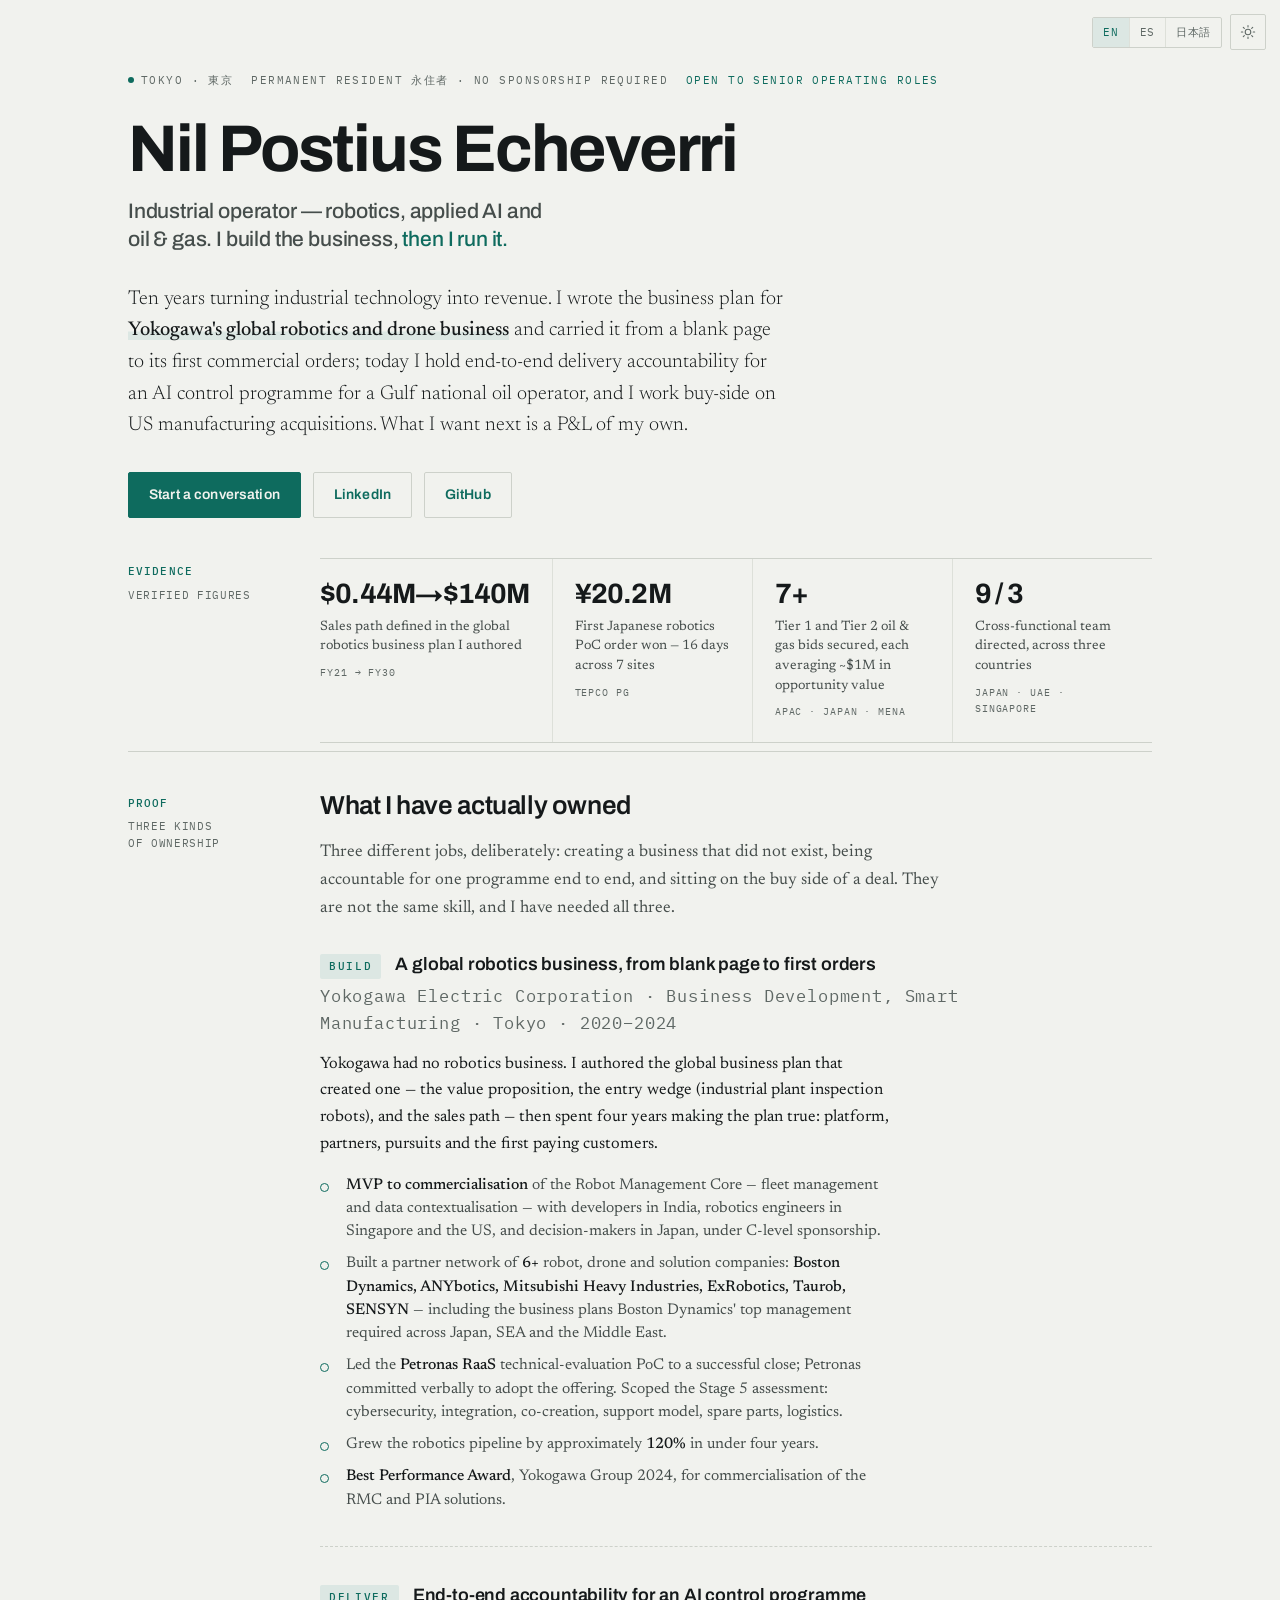
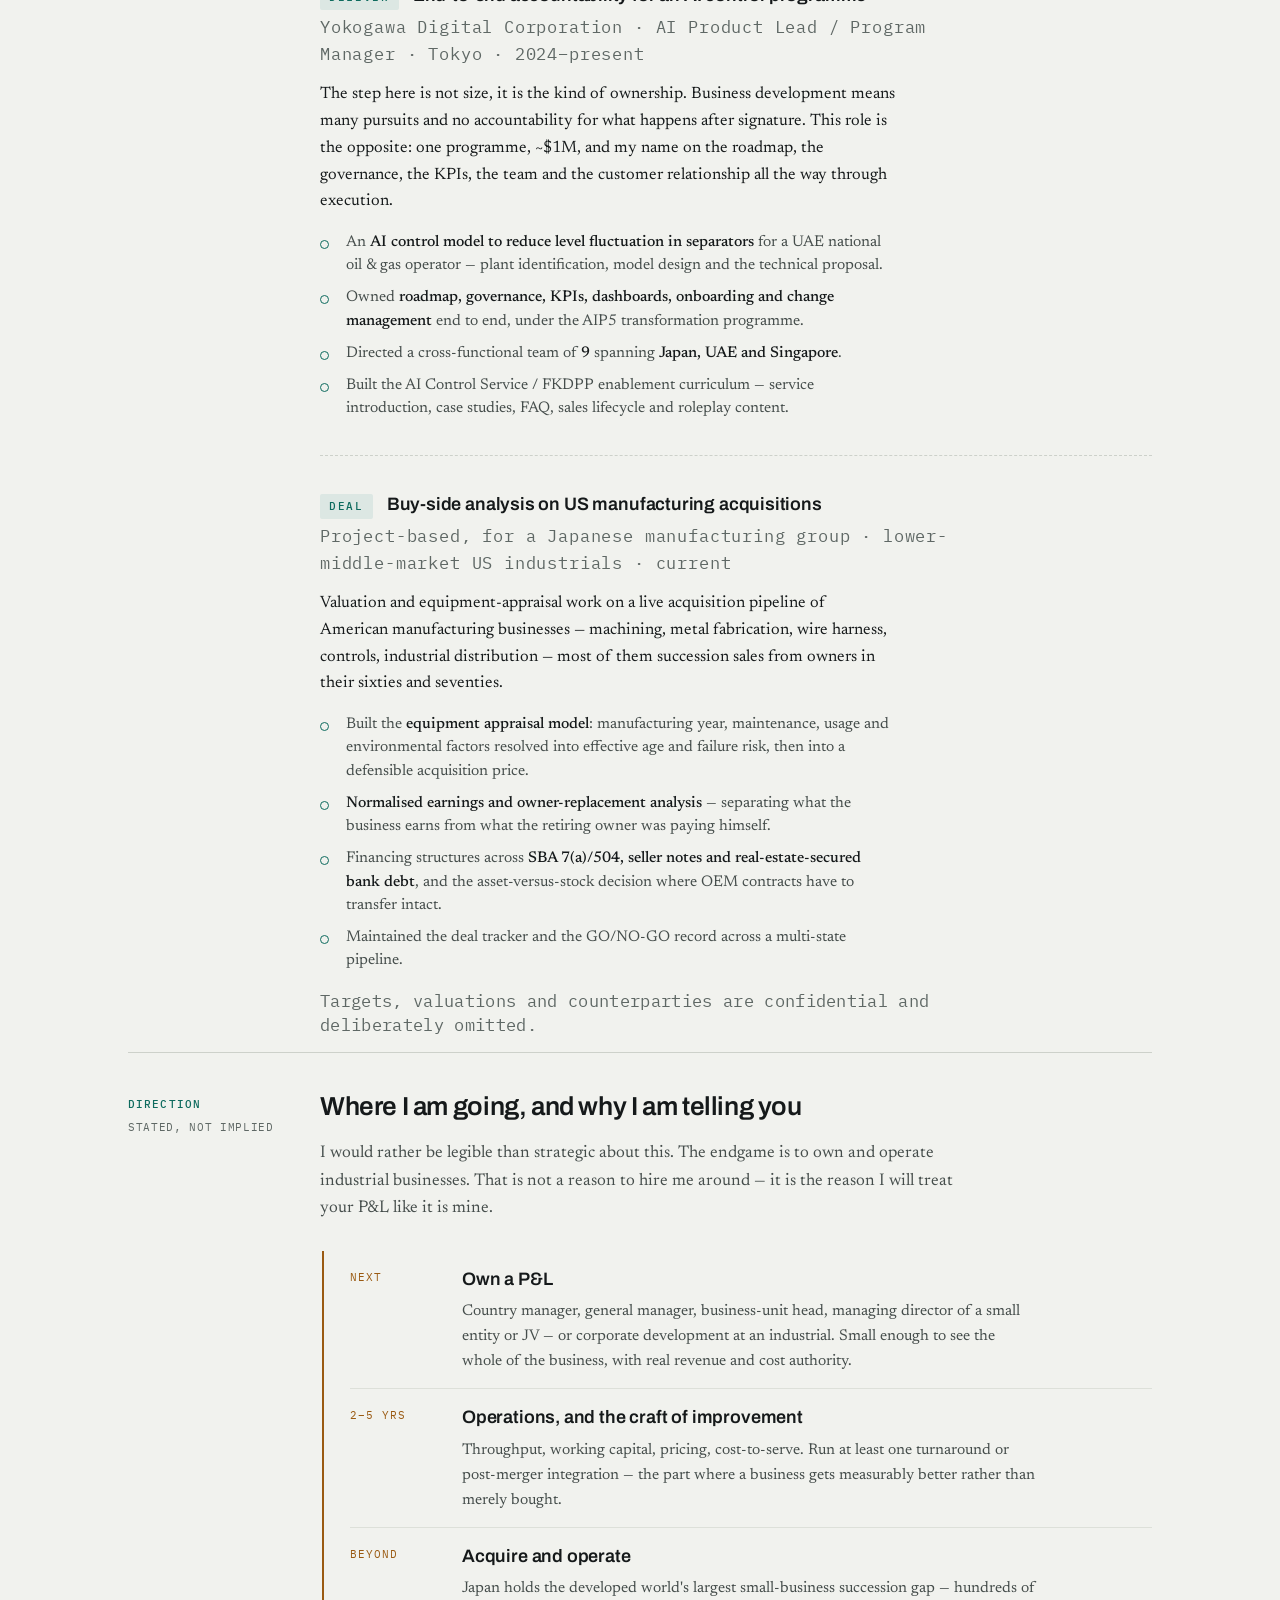
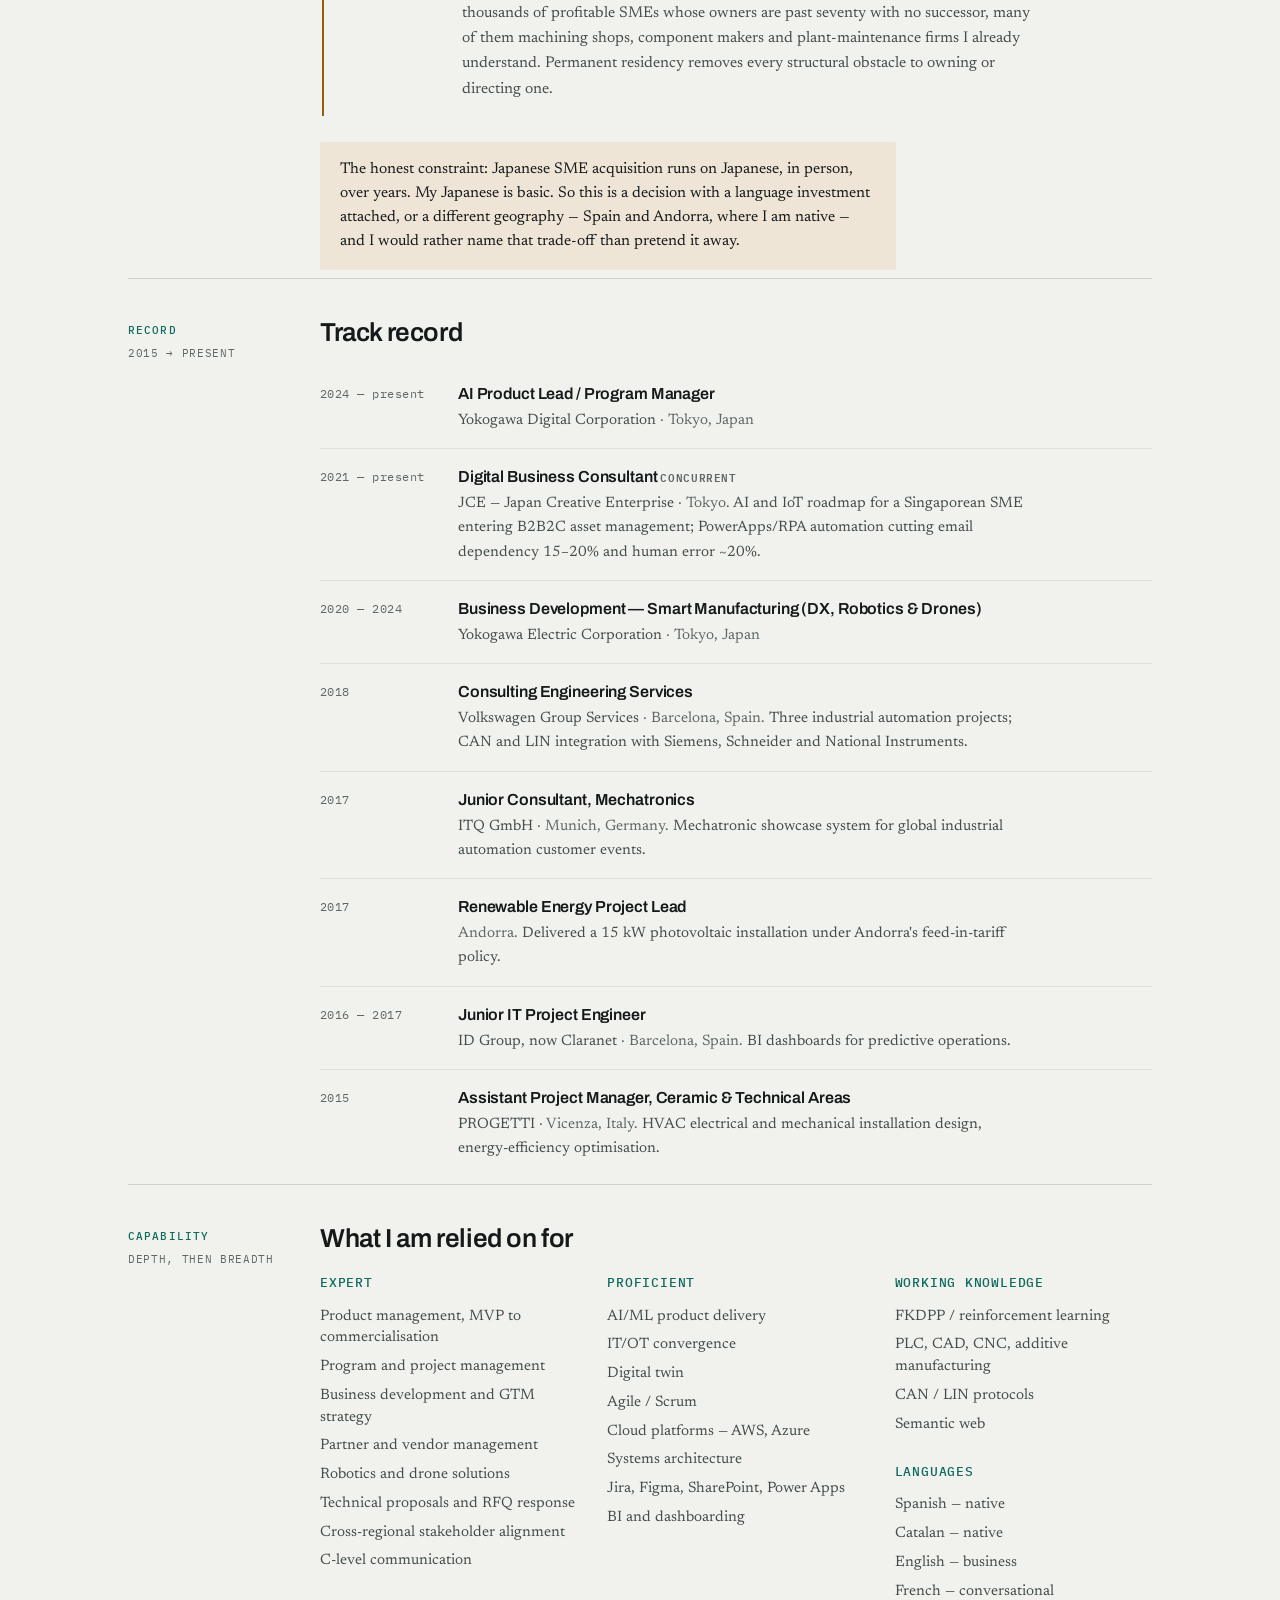
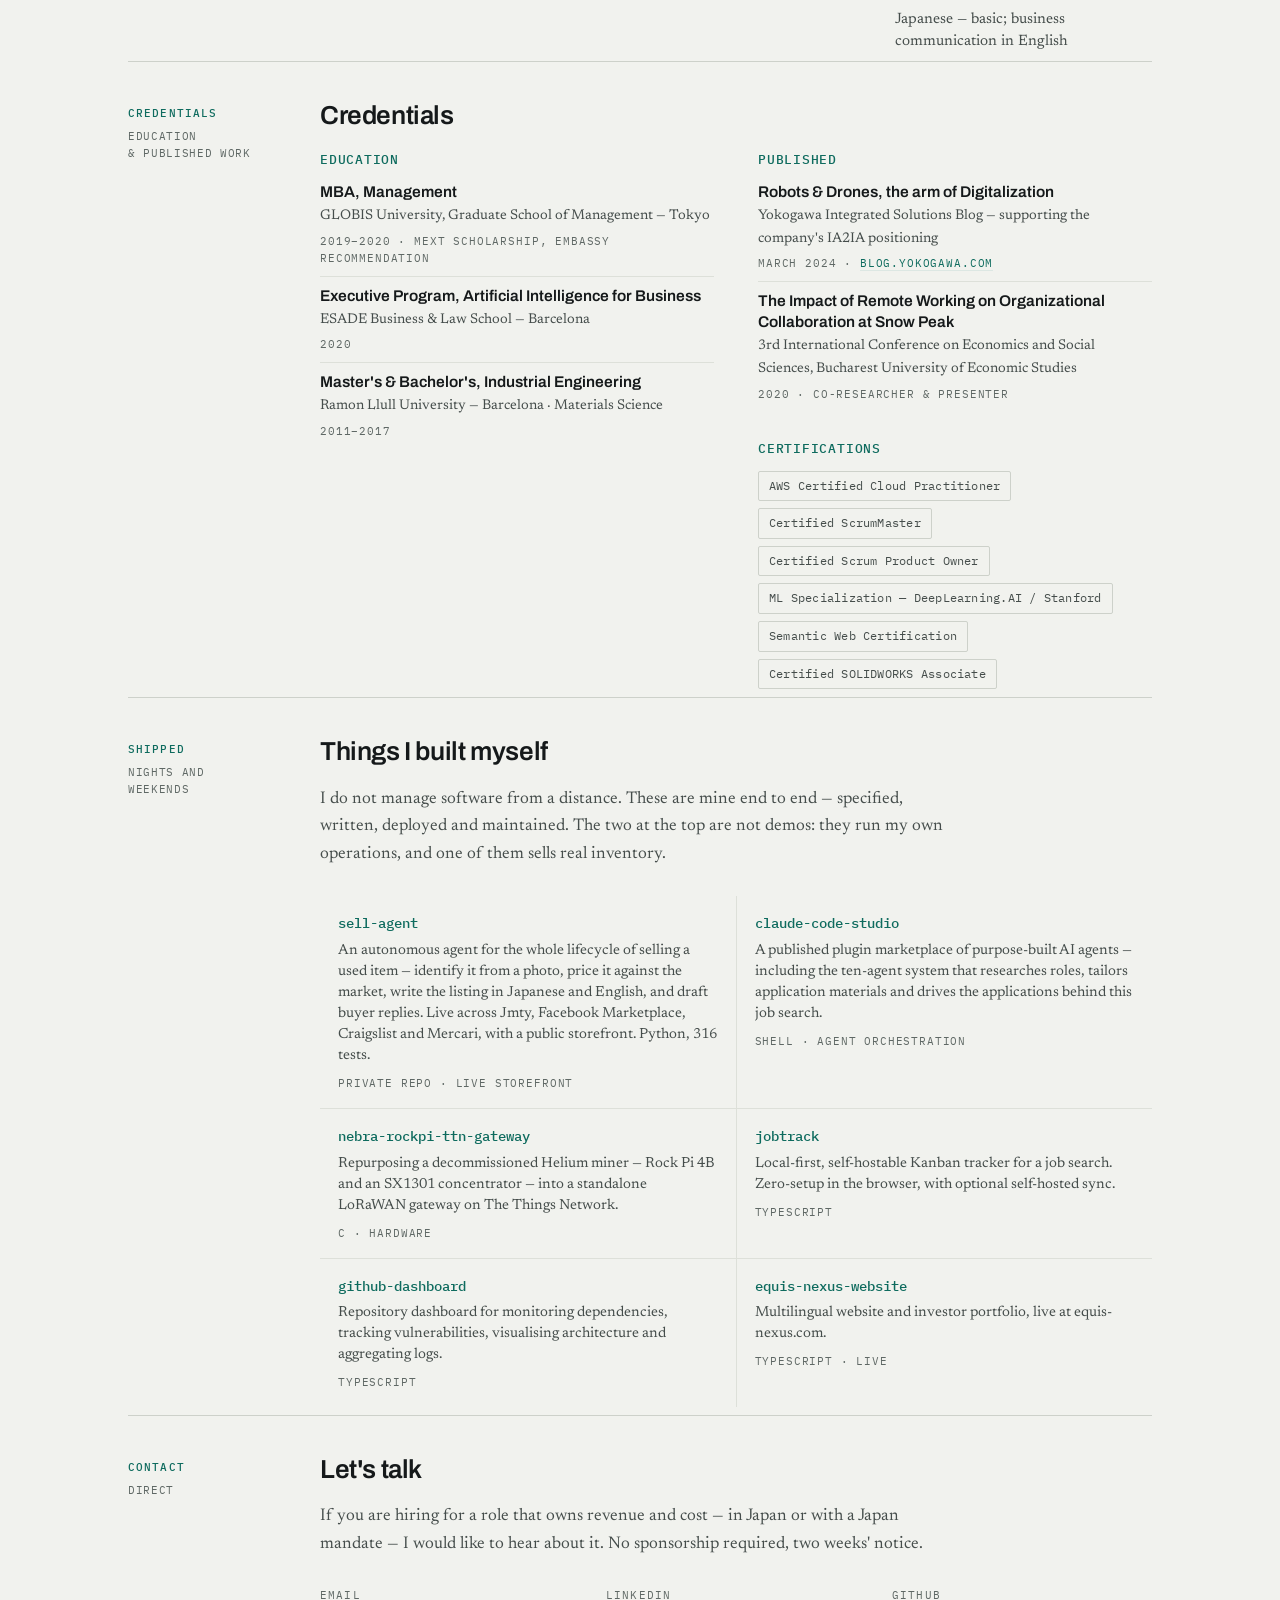
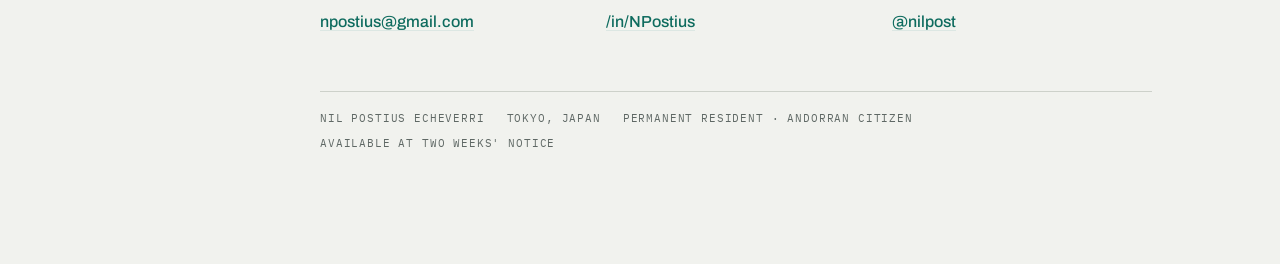
==== commit 2f61bdd8: "Add Spanish and Japanese, and correct two claims that had gone stale Language follows the browser on" ====
--- a/index.html
+++ b/index.html
@@ -15,6 +15,9 @@
 <meta property="og:image" content="https://nil.postiusgroup.com/generated_image.png">
 <meta property="og:image:width" content="1200">
 <meta property="og:image:height" content="630">
+<meta property="og:locale" content="en_US">
+<meta property="og:locale:alternate" content="es_ES">
+<meta property="og:locale:alternate" content="ja_JP">
 <meta property="profile:first_name" content="Nil">
 <meta property="profile:last_name" content="Postius Echeverri">
 <meta name="twitter:card" content="summary_large_image">
@@ -27,15 +30,27 @@
 
 <link rel="preconnect" href="https://fonts.googleapis.com">
 <link rel="preconnect" href="https://fonts.gstatic.com" crossorigin>
-<link rel="stylesheet" href="https://fonts.googleapis.com/css2?family=Archivo:wght@400;500;600;700&family=IBM+Plex+Mono:wght@400;500&family=Newsreader:ital,opsz,wght@0,6..72,300;0,6..72,400;0,6..72,500;1,6..72,400&display=swap">
+<link rel="stylesheet" href="https://fonts.googleapis.com/css2?family=Archivo:wght@400;500;600;700&family=IBM+Plex+Mono:wght@400;500&family=Newsreader:ital,opsz,wght@0,6..72,300;0,6..72,400;0,6..72,500;1,6..72,400&family=Noto+Sans+JP:wght@400;500;700&family=Noto+Serif+JP:wght@300;400;500&display=swap">
 <link rel="stylesheet" href="style.css">
 
 <script>
-  // Applied before first paint so the chosen theme never flashes.
-  try {
-    var t = localStorage.getItem('theme');
-    if (t === 'dark' || t === 'light') document.documentElement.setAttribute('data-theme', t);
-  } catch (e) {}
+  // Theme and language are applied before first paint so neither flashes.
+  (function () {
+    var d = document.documentElement;
+    try {
+      var t = localStorage.getItem('theme');
+      if (t === 'dark' || t === 'light') d.setAttribute('data-theme', t);
+    } catch (e) {}
+    try {
+      var l = localStorage.getItem('lang');
+      if (!l) {
+        var nav = (navigator.languages && navigator.languages[0]) || navigator.language || 'en';
+        nav = nav.toLowerCase();
+        l = nav.indexOf('ja') === 0 ? 'ja' : nav.indexOf('es') === 0 ? 'es' : 'en';
+      }
+      if (l === 'ja' || l === 'es') d.setAttribute('data-lang-pending', l);
+    } catch (e) {}
+  }());
 </script>
 
 <script type="application/ld+json">
@@ -64,396 +79,110 @@
 </head>
 <body>
 
-<button class="theme-toggle" type="button" id="themeToggle" aria-label="Switch colour theme">
-  <svg class="sun" viewBox="0 0 24 24" aria-hidden="true"><circle cx="12" cy="12" r="4.2"/><path d="M12 2.4v2.2M12 19.4v2.2M4.2 12H2M22 12h-2.2M6.5 6.5 4.9 4.9M19.1 19.1l-1.6-1.6M17.5 6.5l1.6-1.6M4.9 19.1l1.6-1.6"/></svg>
-  <svg class="moon" viewBox="0 0 24 24" aria-hidden="true"><path d="M20 14.2A8.2 8.2 0 0 1 9.8 4 8.4 8.4 0 1 0 20 14.2Z"/></svg>
-</button>
+<div class="controls">
+  <div class="lang-switch" role="group" aria-label="Language">
+    <button type="button" data-lang="en" lang="en">EN</button>
+    <button type="button" data-lang="es" lang="es">ES</button>
+    <button type="button" data-lang="ja" lang="ja">日本語</button>
+  </div>
+  <button class="theme-toggle" type="button" id="themeToggle" aria-label="Switch colour theme">
+    <svg class="sun" viewBox="0 0 24 24" aria-hidden="true"><circle cx="12" cy="12" r="4.2"/><path d="M12 2.4v2.2M12 19.4v2.2M4.2 12H2M22 12h-2.2M6.5 6.5 4.9 4.9M19.1 19.1l-1.6-1.6M17.5 6.5l1.6-1.6M4.9 19.1l1.6-1.6"/></svg>
+    <svg class="moon" viewBox="0 0 24 24" aria-hidden="true"><path d="M20 14.2A8.2 8.2 0 0 1 9.8 4 8.4 8.4 0 1 0 20 14.2Z"/></svg>
+  </button>
+</div>
 
 <div class="sheet">
 
-  <!-- ============ MASTHEAD ============ -->
   <header class="masthead">
-    <div class="flag">
-      <span><span class="dot"></span>Tokyo · 東京</span>
-      <span>Permanent Resident 永住者 · no sponsorship required</span>
-      <span class="live">Open to senior operating roles</span>
-    </div>
+    <div class="flag" data-i18n="hero.flag"><span><span class="dot"></span>Tokyo · 東京</span> <span>Permanent Resident 永住者 · no sponsorship required</span> <span class="live">Open to senior operating roles</span></div>
 
     <h1>Nil Postius Echeverri</h1>
-    <p class="tagline">Industrial operator — robotics, applied AI and oil&nbsp;&amp;&nbsp;gas. I build the business, <em>then I run it.</em></p>
+    <p class="tagline" data-i18n="hero.tagline">Industrial operator — robotics, applied AI and oil&nbsp;&amp;&nbsp;gas. I build the business, <em>then I run it.</em></p>
 
-    <p class="lead">Ten years turning industrial technology into revenue. I wrote the business plan for <strong>Yokogawa's global robotics and drone business</strong> and carried it from a blank page to its first commercial orders; today I hold end-to-end delivery accountability for an AI control programme for a Gulf national oil operator, and I work buy-side on US manufacturing acquisitions. What I want next is a P&amp;L of my own.</p>
+    <p class="lead" data-i18n="hero.lead">Ten years turning industrial technology into revenue. I wrote the business plan for <strong>Yokogawa's global robotics and drone business</strong> and carried it from a blank page to its first commercial orders; today I hold end-to-end delivery accountability for an AI control programme for a Gulf national oil operator, and I work buy-side on US manufacturing acquisitions. What I want next is a P&amp;L of my own.</p>
 
-    <div class="cta-row">
-      <a class="cta" href="mailto:npostius@gmail.com">Start a conversation</a>
-      <a class="cta cta--ghost" href="https://www.linkedin.com/in/NPostius">LinkedIn</a>
-      <a class="cta cta--ghost" href="https://github.com/nilpost">GitHub</a>
-    </div>
+    <div class="cta-row" data-i18n="hero.cta"><a class="cta" href="mailto:npostius@gmail.com">Start a conversation</a> <a class="cta cta--ghost" href="https://www.linkedin.com/in/NPostius">LinkedIn</a> <a class="cta cta--ghost" href="https://github.com/nilpost">GitHub</a></div>
   </header>
 
-  <!-- ============ EVIDENCE ============ -->
   <section class="band band--open" aria-label="Evidence">
-    <div class="rail"><b>Evidence</b><span>Verified figures</span></div>
+    <div class="rail" data-i18n="rail.evidence"><b>Evidence</b><span>Verified figures</span></div>
     <div class="body">
-      <div class="figures">
-        <div class="fig">
-          <span class="n">$0.44M→$140M</span>
-          <span class="k">Sales path defined in the global robotics business plan I authored</span>
-          <span class="src">FY21 → FY30</span>
-        </div>
-        <div class="fig">
-          <span class="n">¥20.2M</span>
-          <span class="k">First Japanese robotics PoC order won — 16 days across 7 sites</span>
-          <span class="src">TEPCO PG</span>
-        </div>
-        <div class="fig">
-          <span class="n">7+</span>
-          <span class="k">Tier&nbsp;1 and Tier&nbsp;2 oil &amp; gas bids secured, each averaging ~$1M in opportunity value</span>
-          <span class="src">APAC · Japan · MENA</span>
-        </div>
-        <div class="fig">
-          <span class="n">9 / 3</span>
-          <span class="k">Cross-functional team directed, across three countries</span>
-          <span class="src">Japan · UAE · Singapore</span>
-        </div>
-      </div>
+      <div class="figures" data-i18n="ev.figures"><div class="fig"><span class="n">$0.44M→$140M</span><span class="k">Sales path defined in the global robotics business plan I authored</span><span class="src">FY21 → FY30</span></div><div class="fig"><span class="n">¥20.2M</span><span class="k">First Japanese robotics PoC order won — 16 days across 7 sites</span><span class="src">TEPCO PG</span></div><div class="fig"><span class="n">7+</span><span class="k">Tier&nbsp;1 and Tier&nbsp;2 oil &amp; gas bids secured, each averaging ~$1M in opportunity value</span><span class="src">APAC · Japan · MENA</span></div><div class="fig"><span class="n">9 / 3</span><span class="k">Cross-functional team directed, across three countries</span><span class="src">Japan · UAE · Singapore</span></div></div>
     </div>
   </section>
 
-  <!-- ============ PROOF ============ -->
   <section class="band" aria-label="Selected work">
-    <div class="rail"><b>Proof</b><span>Three kinds<br>of ownership</span></div>
+    <div class="rail" data-i18n="rail.proof"><b>Proof</b><span>Three kinds<br>of ownership</span></div>
     <div class="body">
-      <h2>What I have actually owned</h2>
-      <p style="color:var(--ink-2);margin-bottom:30px">Three different jobs, deliberately: creating a business that did not exist, being accountable for one programme end to end, and sitting on the buy side of a deal. They are not the same skill, and I have needed all three.</p>
+      <h2 data-i18n="proof.h">What I have actually owned</h2>
+      <p class="sub" data-i18n="proof.intro">Three different jobs, deliberately: creating a business that did not exist, being accountable for one programme end to end, and sitting on the buy side of a deal. They are not the same skill, and I have needed all three.</p>
 
-      <article class="record">
-        <div class="record-head">
-          <span class="stamp">Build</span>
-          <h3>A global robotics business, from blank page to first orders</h3>
-        </div>
-        <p class="org">Yokogawa Electric Corporation · Business Development, Smart Manufacturing · Tokyo · 2020–2024</p>
-        <p>Yokogawa had no robotics business. I authored the global business plan that created one — the value proposition, the entry wedge (industrial plant inspection robots), and the sales path — then spent four years making the plan true: platform, partners, pursuits and the first paying customers.</p>
-        <ul class="facts">
-          <li><span><b>MVP to commercialisation</b> of the Robot Management Core — fleet management and data contextualisation — with developers in India, robotics engineers in Singapore and the US, and decision-makers in Japan, under C-level sponsorship.</span></li>
-          <li><span>Built a partner network of <b>6+</b> robot, drone and solution companies: <b>Boston Dynamics, ANYbotics, Mitsubishi Heavy Industries, ExRobotics, Taurob, SENSYN</b> — including the business plans Boston Dynamics' top management required across Japan, SEA and the Middle East.</span></li>
-          <li><span>Led the <b>Petronas RaaS</b> technical-evaluation PoC to a successful close; Petronas committed verbally to adopt the offering. Scoped the Stage&nbsp;5 assessment: cybersecurity, integration, co-creation, support model, spare parts, logistics.</span></li>
-          <li><span>Grew the robotics pipeline by approximately <b>120%</b> in under four years.</span></li>
-          <li><span><b>Best Performance Award</b>, Yokogawa Group 2024, for commercialisation of the RMC and PIA solutions.</span></li>
-        </ul>
-      </article>
+      <article class="record" data-i18n="proof.build"><div class="record-head"><span class="stamp">Build</span><h3>A global robotics business, from blank page to first orders</h3></div><p class="org">Yokogawa Electric Corporation · Business Development, Smart Manufacturing · Tokyo · 2020–2024</p><p>Yokogawa had no robotics business. I authored the global business plan that created one — the value proposition, the entry wedge (industrial plant inspection robots), and the sales path — then spent four years making the plan true: platform, partners, pursuits and the first paying customers.</p><ul class="facts"><li><span><b>MVP to commercialisation</b> of the Robot Management Core — fleet management and data contextualisation — with developers in India, robotics engineers in Singapore and the US, and decision-makers in Japan, under C-level sponsorship.</span></li><li><span>Built a partner network of <b>6+</b> robot, drone and solution companies: <b>Boston Dynamics, ANYbotics, Mitsubishi Heavy Industries, ExRobotics, Taurob, SENSYN</b> — including the business plans Boston Dynamics' top management required across Japan, SEA and the Middle East.</span></li><li><span>Led the <b>Petronas RaaS</b> technical-evaluation PoC to a successful close; Petronas committed verbally to adopt the offering. Scoped the Stage&nbsp;5 assessment: cybersecurity, integration, co-creation, support model, spare parts, logistics.</span></li><li><span>Grew the robotics pipeline by approximately <b>120%</b> in under four years.</span></li><li><span><b>Best Performance Award</b>, Yokogawa Group 2024, for commercialisation of the RMC and PIA solutions.</span></li></ul></article>
 
-      <article class="record">
-        <div class="record-head">
-          <span class="stamp">Deliver</span>
-          <h3>End-to-end accountability for an AI control programme</h3>
-        </div>
-        <p class="org">Yokogawa Digital Corporation · AI Product Lead / Program Manager · Tokyo · 2024–present</p>
-        <p>The step here is not size, it is the kind of ownership. Business development means many pursuits and no accountability for what happens after signature. This role is the opposite: one programme, ~$1M, and my name on the roadmap, the governance, the KPIs, the team and the customer relationship all the way through execution.</p>
-        <ul class="facts">
-          <li><span>An <b>AI control model to reduce level fluctuation in separators</b> for a UAE national oil &amp; gas operator — plant identification, model design and the technical proposal.</span></li>
-          <li><span>Owned <b>roadmap, governance, KPIs, dashboards, onboarding and change management</b> end to end, under the AIP5 transformation programme.</span></li>
-          <li><span>Directed a cross-functional team of <b>9</b> spanning <b>Japan, UAE and Singapore</b>.</span></li>
-          <li><span>Built the AI Control Service / FKDPP enablement curriculum — service introduction, case studies, FAQ, sales lifecycle and roleplay content.</span></li>
-        </ul>
-      </article>
+      <article class="record" data-i18n="proof.deliver"><div class="record-head"><span class="stamp">Deliver</span><h3>End-to-end accountability for an AI control programme</h3></div><p class="org">Yokogawa Digital Corporation · AI Product Lead / Program Manager · Tokyo · 2024–present</p><p>The step here is not size, it is the kind of ownership. Business development means many pursuits and no accountability for what happens after signature. This role is the opposite: one programme, ~$1M, and my name on the roadmap, the governance, the KPIs, the team and the customer relationship all the way through execution.</p><ul class="facts"><li><span>An <b>AI control model to reduce level fluctuation in separators</b> for a UAE national oil &amp; gas operator — plant identification, model design and the technical proposal.</span></li><li><span>Owned <b>roadmap, governance, KPIs, dashboards, onboarding and change management</b> end to end, under the AIP5 transformation programme.</span></li><li><span>Directed a cross-functional team of <b>9</b> spanning <b>Japan, UAE and Singapore</b>.</span></li><li><span>Built the AI Control Service / FKDPP enablement curriculum — service introduction, case studies, FAQ, sales lifecycle and roleplay content.</span></li></ul></article>
 
-      <article class="record">
-        <div class="record-head">
-          <span class="stamp">Deal</span>
-          <h3>Buy-side analysis on US manufacturing acquisitions</h3>
-        </div>
-        <p class="org">Project-based, for a Japanese manufacturing group · lower-middle-market US industrials · current</p>
-        <p>Valuation and equipment-appraisal work on a live acquisition pipeline of American manufacturing businesses — machining, metal fabrication, wire harness, controls, industrial distribution — most of them succession sales from owners in their sixties and seventies.</p>
-        <ul class="facts">
-          <li><span>Built the <b>equipment appraisal model</b>: manufacturing year, maintenance, usage and environmental factors resolved into effective age and failure risk, then into a defensible acquisition price.</span></li>
-          <li><span><b>Normalised earnings and owner-replacement analysis</b> — separating what the business earns from what the retiring owner was paying himself.</span></li>
-          <li><span>Financing structures across <b>SBA 7(a)/504, seller notes and real-estate-secured bank debt</b>, and the asset-versus-stock decision where OEM contracts have to transfer intact.</span></li>
-          <li><span>Maintained the deal tracker and the GO/NO-GO record across a multi-state pipeline.</span></li>
-        </ul>
-        <p style="font-family:var(--f-mono);font-size:11.5px;color:var(--ink-3);letter-spacing:.02em;margin-top:16px;line-height:1.5">Targets, valuations and counterparties are confidential and deliberately omitted.</p>
-      </article>
+      <article class="record" data-i18n="proof.deal"><div class="record-head"><span class="stamp">Deal</span><h3>Buy-side analysis on US manufacturing acquisitions</h3></div><p class="org">Project-based, for a Japanese manufacturing group · lower-middle-market US industrials · current</p><p>Valuation and equipment-appraisal work on a live acquisition pipeline of American manufacturing businesses — machining, metal fabrication, wire harness, controls, industrial distribution — most of them succession sales from owners in their sixties and seventies.</p><ul class="facts"><li><span>Built the <b>equipment appraisal model</b>: manufacturing year, maintenance, usage and environmental factors resolved into effective age and failure risk, then into a defensible acquisition price.</span></li><li><span><b>Normalised earnings and owner-replacement analysis</b> — separating what the business earns from what the retiring owner was paying himself.</span></li><li><span>Financing structures across <b>SBA 7(a)/504, seller notes and real-estate-secured bank debt</b>, and the asset-versus-stock decision where OEM contracts have to transfer intact.</span></li><li><span>Maintained the deal tracker and the GO/NO-GO record across a multi-state pipeline.</span></li></ul><p class="confidential">Targets, valuations and counterparties are confidential and deliberately omitted.</p></article>
     </div>
   </section>
 
-  <!-- ============ DIRECTION ============ -->
   <section class="band" aria-label="Direction">
-    <div class="rail"><b>Direction</b><span>Stated, not implied</span></div>
+    <div class="rail" data-i18n="rail.direction"><b>Direction</b><span>Stated, not implied</span></div>
     <div class="body">
-      <h2>Where I am going, and why I am telling you</h2>
-      <p style="color:var(--ink-2);margin-bottom:24px">I would rather be legible than strategic about this. The endgame is to own and operate industrial businesses. That is not a reason to hire me around — it is the reason I will treat your P&amp;L like it is mine.</p>
+      <h2 data-i18n="dir.h">Where I am going, and why I am telling you</h2>
+      <p class="sub" data-i18n="dir.intro">I would rather be legible than strategic about this. The endgame is to own and operate industrial businesses. That is not a reason to hire me around — it is the reason I will treat your P&amp;L like it is mine.</p>
 
-      <div class="direction">
-        <div class="phase">
-          <span class="when">Next</span>
-          <div>
-            <h3>Own a P&amp;L</h3>
-            <p>Country manager, general manager, business-unit head, managing director of a small entity or JV — or corporate development at an industrial. Small enough to see the whole of the business, with real revenue and cost authority.</p>
-          </div>
-        </div>
-        <div class="phase">
-          <span class="when">2–5 yrs</span>
-          <div>
-            <h3>Operations, and the craft of improvement</h3>
-            <p>Throughput, working capital, pricing, cost-to-serve. Run at least one turnaround or post-merger integration — the part where a business gets measurably better rather than merely bought.</p>
-          </div>
-        </div>
-        <div class="phase">
-          <span class="when">Beyond</span>
-          <div>
-            <h3>Acquire and operate</h3>
-            <p>Japan holds the developed world's largest small-business succession gap — hundreds of thousands of profitable SMEs whose owners are past seventy with no successor, many of them machining shops, component makers and plant-maintenance firms I already understand. Permanent residency removes every structural obstacle to owning or directing one.</p>
-          </div>
-        </div>
-      </div>
+      <div class="direction" data-i18n="dir.phases"><div class="phase"><span class="when">Next</span><div><h3>Own a P&amp;L</h3><p>Country manager, general manager, business-unit head, managing director of a small entity or JV — or corporate development at an industrial. Small enough to see the whole of the business, with real revenue and cost authority.</p></div></div><div class="phase"><span class="when">2–5 yrs</span><div><h3>Operations, and the craft of improvement</h3><p>Throughput, working capital, pricing, cost-to-serve. Run at least one turnaround or post-merger integration — the part where a business gets measurably better rather than merely bought.</p></div></div><div class="phase"><span class="when">Beyond</span><div><h3>Acquire and operate</h3><p>Japan holds the developed world's largest small-business succession gap — hundreds of thousands of profitable SMEs whose owners are past seventy with no successor, many of them machining shops, component makers and plant-maintenance firms I already understand. Permanent residency removes every structural obstacle to owning or directing one.</p></div></div></div>
 
-      <p class="aside">The honest constraint: Japanese SME acquisition runs on Japanese, in person, over years. My Japanese is basic. So this is a decision with a language investment attached, or a different geography — Spain and Andorra, where I am native — and I would rather name that trade-off than pretend it away.</p>
+      <p class="aside" data-i18n="dir.aside">The honest constraint: Japanese SME acquisition runs on Japanese, in person, over years. My Japanese is basic. So this is a decision with a language investment attached, or a different geography — Spain and Andorra, where I am native — and I would rather name that trade-off than pretend it away.</p>
     </div>
   </section>
 
-  <!-- ============ RECORD ============ -->
   <section class="band" aria-label="Track record">
-    <div class="rail"><b>Record</b><span>2015 → present</span></div>
+    <div class="rail" data-i18n="rail.record"><b>Record</b><span>2015 → present</span></div>
     <div class="body">
-      <h2>Track record</h2>
-      <div class="years">
-        <div class="year">
-          <span class="t">2024 — present</span>
-          <div>
-            <p class="r">AI Product Lead / Program Manager</p>
-            <p class="c">Yokogawa Digital Corporation <span class="place">· Tokyo, Japan</span></p>
-          </div>
-        </div>
-        <div class="year">
-          <span class="t">2021 — present</span>
-          <div>
-            <p class="r">Digital Business Consultant <span style="font-family:var(--f-mono);font-size:11px;color:var(--ink-3);letter-spacing:.06em;text-transform:uppercase">concurrent</span></p>
-            <p class="c">JCE — Japan Creative Enterprise <span class="place">· Tokyo.</span> AI and IoT roadmap for a Singaporean SME entering B2B2C asset management; PowerApps/RPA automation cutting email dependency 15–20% and human error ~20%.</p>
-          </div>
-        </div>
-        <div class="year">
-          <span class="t">2020 — 2024</span>
-          <div>
-            <p class="r">Business Development — Smart Manufacturing (DX, Robotics &amp; Drones)</p>
-            <p class="c">Yokogawa Electric Corporation <span class="place">· Tokyo, Japan</span></p>
-          </div>
-        </div>
-        <div class="year">
-          <span class="t">2018</span>
-          <div>
-            <p class="r">Consulting Engineering Services</p>
-            <p class="c">Volkswagen Group Services <span class="place">· Barcelona, Spain.</span> Three industrial automation projects; CAN and LIN integration with Siemens, Schneider and National Instruments.</p>
-          </div>
-        </div>
-        <div class="year">
-          <span class="t">2017</span>
-          <div>
-            <p class="r">Junior Consultant, Mechatronics</p>
-            <p class="c">ITQ GmbH <span class="place">· Munich, Germany.</span> Mechatronic showcase system for global industrial automation customer events.</p>
-          </div>
-        </div>
-        <div class="year">
-          <span class="t">2017</span>
-          <div>
-            <p class="r">Renewable Energy Project Lead</p>
-            <p class="c"><span class="place">Andorra.</span> Delivered a 15&nbsp;kW photovoltaic installation under Andorra's feed-in-tariff policy.</p>
-          </div>
-        </div>
-        <div class="year">
-          <span class="t">2016 — 2017</span>
-          <div>
-            <p class="r">Junior IT Project Engineer</p>
-            <p class="c">ID Group, now Claranet <span class="place">· Barcelona, Spain.</span> BI dashboards for predictive operations.</p>
-          </div>
-        </div>
-        <div class="year">
-          <span class="t">2015</span>
-          <div>
-            <p class="r">Assistant Project Manager, Ceramic &amp; Technical Areas</p>
-            <p class="c">PROGETTI <span class="place">· Vicenza, Italy.</span> HVAC electrical and mechanical installation design, energy-efficiency optimisation.</p>
-          </div>
-        </div>
-      </div>
+      <h2 data-i18n="rec.h">Track record</h2>
+      <div class="years" data-i18n="rec.years"><div class="year"><span class="t">2024 — present</span><div><p class="r">AI Product Lead / Program Manager</p><p class="c">Yokogawa Digital Corporation <span class="place">· Tokyo, Japan</span></p></div></div><div class="year"><span class="t">2021 — present</span><div><p class="r">Digital Business Consultant <span class="tag">concurrent</span></p><p class="c">JCE — Japan Creative Enterprise <span class="place">· Tokyo.</span> AI and IoT roadmap for a Singaporean SME entering B2B2C asset management; PowerApps/RPA automation cutting email dependency 15–20% and human error ~20%.</p></div></div><div class="year"><span class="t">2020 — 2024</span><div><p class="r">Business Development — Smart Manufacturing (DX, Robotics &amp; Drones)</p><p class="c">Yokogawa Electric Corporation <span class="place">· Tokyo, Japan</span></p></div></div><div class="year"><span class="t">2018</span><div><p class="r">Consulting Engineering Services</p><p class="c">Volkswagen Group Services <span class="place">· Barcelona, Spain.</span> Three industrial automation projects; CAN and LIN integration with Siemens, Schneider and National Instruments.</p></div></div><div class="year"><span class="t">2017</span><div><p class="r">Junior Consultant, Mechatronics</p><p class="c">ITQ GmbH <span class="place">· Munich, Germany.</span> Mechatronic showcase system for global industrial automation customer events.</p></div></div><div class="year"><span class="t">2017</span><div><p class="r">Renewable Energy Project Lead</p><p class="c"><span class="place">Andorra.</span> Delivered a 15&nbsp;kW photovoltaic installation under Andorra's feed-in-tariff policy.</p></div></div><div class="year"><span class="t">2016 — 2017</span><div><p class="r">Junior IT Project Engineer</p><p class="c">ID Group, now Claranet <span class="place">· Barcelona, Spain.</span> BI dashboards for predictive operations.</p></div></div><div class="year"><span class="t">2015</span><div><p class="r">Assistant Project Manager, Ceramic &amp; Technical Areas</p><p class="c">PROGETTI <span class="place">· Vicenza, Italy.</span> HVAC electrical and mechanical installation design, energy-efficiency optimisation.</p></div></div></div>
     </div>
   </section>
 
-  <!-- ============ CAPABILITY ============ -->
   <section class="band" aria-label="Capabilities">
-    <div class="rail"><b>Capability</b><span>Depth, then breadth</span></div>
+    <div class="rail" data-i18n="rail.capability"><b>Capability</b><span>Depth, then breadth</span></div>
     <div class="body">
-      <h2>What I am relied on for</h2>
-      <div class="cols">
-        <div class="col">
-          <h3>Expert</h3>
-          <ul>
-            <li>Product management, MVP to commercialisation</li>
-            <li>Program and project management</li>
-            <li>Business development and GTM strategy</li>
-            <li>Partner and vendor management</li>
-            <li>Robotics and drone solutions</li>
-            <li>Technical proposals and RFQ response</li>
-            <li>Cross-regional stakeholder alignment</li>
-            <li>C-level communication</li>
-          </ul>
-        </div>
-        <div class="col">
-          <h3>Proficient</h3>
-          <ul>
-            <li>AI/ML product delivery</li>
-            <li>IT/OT convergence</li>
-            <li>Digital twin</li>
-            <li>Agile / Scrum</li>
-            <li>Cloud platforms — AWS, Azure</li>
-            <li>Systems architecture</li>
-            <li>Jira, Figma, SharePoint, Power Apps</li>
-            <li>BI and dashboarding</li>
-          </ul>
-        </div>
-        <div class="col">
-          <h3>Working knowledge</h3>
-          <ul>
-            <li>FKDPP / reinforcement learning</li>
-            <li>PLC, CAD, CNC, additive manufacturing</li>
-            <li>CAN / LIN protocols</li>
-            <li>Semantic web</li>
-          </ul>
-          <h3 style="margin-top:24px">Languages</h3>
-          <ul>
-            <li>Spanish — native</li>
-            <li>Catalan — native</li>
-            <li>English — business</li>
-            <li>French — conversational</li>
-            <li>Japanese — basic; business communication in English</li>
-          </ul>
-        </div>
-      </div>
+      <h2 data-i18n="cap.h">What I am relied on for</h2>
+      <div class="cols" data-i18n="cap.cols"><div class="col"><h3>Expert</h3><ul><li>Product management, MVP to commercialisation</li><li>Program and project management</li><li>Business development and GTM strategy</li><li>Partner and vendor management</li><li>Robotics and drone solutions</li><li>Technical proposals and RFQ response</li><li>Cross-regional stakeholder alignment</li><li>C-level communication</li></ul></div><div class="col"><h3>Proficient</h3><ul><li>AI/ML product delivery</li><li>IT/OT convergence</li><li>Digital twin</li><li>Agile / Scrum</li><li>Cloud platforms — AWS, Azure</li><li>Systems architecture</li><li>Jira, Figma, SharePoint, Power Apps</li><li>BI and dashboarding</li></ul></div><div class="col"><h3>Working knowledge</h3><ul><li>FKDPP / reinforcement learning</li><li>PLC, CAD, CNC, additive manufacturing</li><li>CAN / LIN protocols</li><li>Semantic web</li></ul><h3 class="spaced">Languages</h3><ul><li>Spanish — native</li><li>Catalan — native</li><li>English — business</li><li>French — conversational</li><li>Japanese — basic; business communication in English</li></ul></div></div>
     </div>
   </section>
 
-  <!-- ============ CREDENTIALS ============ -->
   <section class="band" aria-label="Credentials">
-    <div class="rail"><b>Credentials</b><span>Education<br>&amp; published work</span></div>
+    <div class="rail" data-i18n="rail.credentials"><b>Credentials</b><span>Education<br>&amp; published work</span></div>
     <div class="body">
-      <h2>Credentials</h2>
-      <div class="creds">
-        <div class="cred-group">
-          <h3>Education</h3>
-          <div class="cred">
-            <span class="a">MBA, Management</span>
-            <span class="b">GLOBIS University, Graduate School of Management — Tokyo</span>
-            <span class="c">2019–2020 · MEXT Scholarship, embassy recommendation</span>
-          </div>
-          <div class="cred">
-            <span class="a">Executive Program, Artificial Intelligence for Business</span>
-            <span class="b">ESADE Business &amp; Law School — Barcelona</span>
-            <span class="c">2020</span>
-          </div>
-          <div class="cred">
-            <span class="a">Master's &amp; Bachelor's, Industrial Engineering</span>
-            <span class="b">Ramon Llull University — Barcelona · Materials Science</span>
-            <span class="c">2011–2017</span>
-          </div>
-        </div>
-
-        <div class="cred-group">
-          <h3>Published</h3>
-          <div class="cred">
-            <span class="a">Robots &amp; Drones, the arm of Digitalization</span>
-            <span class="b">Yokogawa Integrated Solutions Blog — supporting the company's IA2IA positioning</span>
-            <span class="c">March 2024 · <a href="https://blog.yokogawa.com">blog.yokogawa.com</a></span>
-          </div>
-          <div class="cred">
-            <span class="a">The Impact of Remote Working on Organizational Collaboration at Snow Peak</span>
-            <span class="b">3rd International Conference on Economics and Social Sciences, Bucharest University of Economic Studies</span>
-            <span class="c">2020 · Co-researcher &amp; presenter</span>
-          </div>
-
-          <h3 style="margin-top:26px">Certifications</h3>
-          <div class="pills">
-            <span class="pill">AWS Certified Cloud Practitioner</span>
-            <span class="pill">Certified ScrumMaster</span>
-            <span class="pill">Certified Scrum Product Owner</span>
-            <span class="pill">ML Specialization — DeepLearning.AI / Stanford</span>
-            <span class="pill">Semantic Web Certification</span>
-            <span class="pill">Certified SOLIDWORKS Associate</span>
-          </div>
-        </div>
-      </div>
+      <h2 data-i18n="cred.h">Credentials</h2>
+      <div class="creds" data-i18n="cred.body"><div class="cred-group"><h3>Education</h3><div class="cred"><span class="a">MBA, Management</span><span class="b">GLOBIS University, Graduate School of Management — Tokyo</span><span class="c">2019–2020 · MEXT Scholarship, embassy recommendation</span></div><div class="cred"><span class="a">Executive Program, Artificial Intelligence for Business</span><span class="b">ESADE Business &amp; Law School — Barcelona</span><span class="c">2020</span></div><div class="cred"><span class="a">Master's &amp; Bachelor's, Industrial Engineering</span><span class="b">Ramon Llull University — Barcelona · Materials Science</span><span class="c">2011–2017</span></div></div><div class="cred-group"><h3>Published</h3><div class="cred"><span class="a">Robots &amp; Drones, the arm of Digitalization</span><span class="b">Yokogawa Integrated Solutions Blog — supporting the company's IA2IA positioning</span><span class="c">March 2024 · <a href="https://blog.yokogawa.com">blog.yokogawa.com</a></span></div><div class="cred"><span class="a">The Impact of Remote Working on Organizational Collaboration at Snow Peak</span><span class="b">3rd International Conference on Economics and Social Sciences, Bucharest University of Economic Studies</span><span class="c">2020 · Co-researcher &amp; presenter</span></div><h3 class="spaced">Certifications</h3><div class="pills"><span class="pill">AWS Certified Cloud Practitioner</span><span class="pill">Certified ScrumMaster</span><span class="pill">Certified Scrum Product Owner</span><span class="pill">ML Specialization — DeepLearning.AI / Stanford</span><span class="pill">Semantic Web Certification</span><span class="pill">Certified SOLIDWORKS Associate</span></div></div></div>
     </div>
   </section>
 
-  <!-- ============ SHIPPED ============ -->
   <section class="band" aria-label="Things I have built">
-    <div class="rail"><b>Shipped</b><span>Nights and<br>weekends</span></div>
+    <div class="rail" data-i18n="rail.shipped"><b>Shipped</b><span>Nights and<br>weekends</span></div>
     <div class="body">
-      <h2>Things I built myself</h2>
-      <p style="color:var(--ink-2);margin-bottom:22px">I do not manage software from a distance. These are mine end to end — specified, written, deployed and maintained.</p>
-      <div class="repos">
-        <a class="repo" href="https://github.com/nilpost/nebra-rockpi-ttn-gateway">
-          <span class="rn">nebra-rockpi-ttn-gateway</span>
-          <span class="rd">Repurposing a decommissioned Helium miner — Rock Pi 4B and an SX1301 concentrator — into a standalone LoRaWAN gateway on The Things Network.</span>
-          <span class="rm">C · Hardware</span>
-        </a>
-        <a class="repo" href="https://github.com/nilpost/jobtrack">
-          <span class="rn">jobtrack</span>
-          <span class="rd">Local-first, self-hostable Kanban tracker for a job search. Zero-setup in the browser, with optional self-hosted sync.</span>
-          <span class="rm">TypeScript</span>
-        </a>
-        <a class="repo" href="https://github.com/nilpost/github-dashboard">
-          <span class="rn">github-dashboard</span>
-          <span class="rd">Repository dashboard for monitoring dependencies, tracking vulnerabilities, visualising architecture and aggregating logs.</span>
-          <span class="rm">TypeScript</span>
-        </a>
-        <a class="repo" href="https://github.com/nilpost/E-Companion">
-          <span class="rn">E-Companion</span>
-          <span class="rd">Deployed application running in production at companion.postiusgroup.com.</span>
-          <span class="rm">TypeScript · Live</span>
-        </a>
-        <a class="repo" href="https://github.com/nilpost/equis-nexus-website">
-          <span class="rn">equis-nexus-website</span>
-          <span class="rd">Multilingual website and investor portfolio, live at equis-nexus.com.</span>
-          <span class="rm">TypeScript · Live</span>
-        </a>
-        <a class="repo" href="https://github.com/nilpost/claude-code-studio">
-          <span class="rn">claude-code-studio</span>
-          <span class="rd">A published plugin marketplace of purpose-built AI agents — including the ten-agent system that researches roles, tailors application materials and drives the applications behind this job search.</span>
-          <span class="rm">Shell · Agent tooling</span>
-        </a>
-      </div>
+      <h2 data-i18n="ship.h">Things I built myself</h2>
+      <p class="sub" data-i18n="ship.intro">I do not manage software from a distance. These are mine end to end — specified, written, deployed and maintained. The two at the top are not demos: they run my own operations, and one of them sells real inventory.</p>
+      <div class="repos" data-i18n="ship.repos"><a class="repo" href="https://sells.postiusgroup.com"><span class="rn">sell-agent</span><span class="rd">An autonomous agent for the whole lifecycle of selling a used item — identify it from a photo, price it against the market, write the listing in Japanese and English, and draft buyer replies. Live across Jmty, Facebook Marketplace, Craigslist and Mercari, with a public storefront. Python, 316 tests.</span><span class="rm">Private repo · Live storefront</span></a><a class="repo" href="https://github.com/nilpost/claude-code-studio"><span class="rn">claude-code-studio</span><span class="rd">A published plugin marketplace of purpose-built AI agents — including the ten-agent system that researches roles, tailors application materials and drives the applications behind this job search.</span><span class="rm">Shell · Agent orchestration</span></a><a class="repo" href="https://github.com/nilpost/nebra-rockpi-ttn-gateway"><span class="rn">nebra-rockpi-ttn-gateway</span><span class="rd">Repurposing a decommissioned Helium miner — Rock Pi 4B and an SX1301 concentrator — into a standalone LoRaWAN gateway on The Things Network.</span><span class="rm">C · Hardware</span></a><a class="repo" href="https://github.com/nilpost/jobtrack"><span class="rn">jobtrack</span><span class="rd">Local-first, self-hostable Kanban tracker for a job search. Zero-setup in the browser, with optional self-hosted sync.</span><span class="rm">TypeScript</span></a><a class="repo" href="https://github.com/nilpost/github-dashboard"><span class="rn">github-dashboard</span><span class="rd">Repository dashboard for monitoring dependencies, tracking vulnerabilities, visualising architecture and aggregating logs.</span><span class="rm">TypeScript</span></a><a class="repo" href="https://github.com/nilpost/equis-nexus-website"><span class="rn">equis-nexus-website</span><span class="rd">Multilingual website and investor portfolio, live at equis-nexus.com.</span><span class="rm">TypeScript · Live</span></a></div>
     </div>
   </section>
 
-  <!-- ============ CONTACT ============ -->
   <section class="band" aria-label="Contact">
-    <div class="rail"><b>Contact</b><span>Direct</span></div>
+    <div class="rail" data-i18n="rail.contact"><b>Contact</b><span>Direct</span></div>
     <div class="body">
-      <h2>Let's talk</h2>
-      <p style="margin-bottom:26px">If you are hiring for a role that owns revenue and cost — in Japan or with a Japan mandate — I would like to hear about it. No sponsorship required, two weeks' notice.</p>
-      <div class="contact-grid">
-        <div>
-          <span class="lbl">Email</span>
-          <span class="val"><a href="mailto:npostius@gmail.com">npostius@gmail.com</a></span>
-        </div>
-        <div>
-          <span class="lbl">LinkedIn</span>
-          <span class="val"><a href="https://www.linkedin.com/in/NPostius">/in/NPostius</a></span>
-        </div>
-        <div>
-          <span class="lbl">GitHub</span>
-          <span class="val"><a href="https://github.com/nilpost">@nilpost</a></span>
-        </div>
-      </div>
+      <h2 data-i18n="con.h">Let's talk</h2>
+      <p class="sub" data-i18n="con.intro">If you are hiring for a role that owns revenue and cost — in Japan or with a Japan mandate — I would like to hear about it. No sponsorship required, two weeks' notice.</p>
+      <div class="contact-grid" data-i18n="con.grid"><div><span class="lbl">Email</span><span class="val"><a href="mailto:npostius@gmail.com">npostius@gmail.com</a></span></div><div><span class="lbl">LinkedIn</span><span class="val"><a href="https://www.linkedin.com/in/NPostius">/in/NPostius</a></span></div><div><span class="lbl">GitHub</span><span class="val"><a href="https://github.com/nilpost">@nilpost</a></span></div></div>
 
-      <div class="colophon">
-        <span>Nil Postius Echeverri</span>
-        <span>Tokyo, Japan</span>
-        <span>Permanent Resident · Andorran citizen</span>
-        <span>Available at two weeks' notice</span>
-      </div>
+      <div class="colophon" data-i18n="con.colophon"><span>Nil Postius Echeverri</span><span>Tokyo, Japan</span><span>Permanent Resident · Andorran citizen</span><span>Available at two weeks' notice</span></div>
     </div>
   </section>
 
 </div>
+
 <script src="app.js"></script>
 </body>
 </html>
--- a/style.css
+++ b/style.css
@@ -132,7 +132,8 @@
   color:var(--ink-2);
   letter-spacing:-.008em;
   margin:0 0 30px;
-  max-width:34ch;
+  max-width:46ch;
+  text-wrap:balance;
   animation:rise .5s .19s both ease-out;
 }
 .tagline em{font-style:normal;color:var(--accent)}
@@ -289,16 +290,30 @@
   .phase .when,.year .t{padding-top:0}
   .direction{padding-left:18px}
 }
-/* ---- theme toggle (standalone site only) ---- */
+
+/* ---- controls: language + theme ---- */
+.controls{
+  position:fixed;top:14px;right:14px;z-index:60;
+  display:flex;align-items:center;gap:8px;
+}
+.lang-switch{display:flex;background:var(--paper);border:1px solid var(--rule);border-radius:2px;overflow:hidden}
+.lang-switch button{
+  font-family:var(--f-mono);font-size:11px;letter-spacing:.06em;
+  background:transparent;border:0;border-left:1px solid var(--rule-soft);
+  color:var(--ink-3);padding:9px 10px;cursor:pointer;line-height:1;
+  transition:color .15s,background .15s;
+}
+.lang-switch button:first-child{border-left:0}
+.lang-switch button:hover{color:var(--ink)}
+.lang-switch button.is-active{color:var(--accent);background:var(--accent-wash)}
 .theme-toggle{
-  position:fixed;top:16px;right:16px;z-index:50;
-  width:38px;height:38px;display:grid;place-items:center;
+  width:36px;height:36px;display:grid;place-items:center;
   background:var(--paper);border:1px solid var(--rule);border-radius:2px;
-  color:var(--ink-2);cursor:pointer;padding:0;
+  color:var(--ink-3);cursor:pointer;padding:0;
   transition:border-color .15s,color .15s;
 }
 .theme-toggle:hover{border-color:var(--accent);color:var(--accent)}
-.theme-toggle svg{width:17px;height:17px;fill:none;stroke:currentColor;stroke-width:1.6;stroke-linecap:round}
+.theme-toggle svg{width:16px;height:16px;fill:none;stroke:currentColor;stroke-width:1.6;stroke-linecap:round}
 .theme-toggle .moon{display:none}
 :root[data-theme="dark"] .theme-toggle .moon{display:block}
 :root[data-theme="dark"] .theme-toggle .sun{display:none}
@@ -306,11 +321,56 @@
   :root:not([data-theme="light"]) .theme-toggle .moon{display:block}
   :root:not([data-theme="light"]) .theme-toggle .sun{display:none}
 }
+
+/* Hide the English source only while a translation is about to be applied.
+   The delayed animation is the failsafe: if app.js never runs, the page
+   still reveals itself rather than staying blank. */
+:root[data-lang-pending] .sheet{visibility:hidden;animation:reveal 0s 1.2s forwards}
+@keyframes reveal{to{visibility:visible}}
+
+/* ---- utility classes replacing former inline styles ---- */
+.sub{color:var(--ink-2);margin-bottom:28px}
+.confidential{
+  font-family:var(--f-mono);font-size:11.5px;color:var(--ink-3);
+  letter-spacing:.02em;margin-top:16px;line-height:1.5;
+}
+.year .tag{
+  font-family:var(--f-mono);font-size:10.5px;color:var(--ink-3);
+  letter-spacing:.06em;text-transform:uppercase;
+}
+h3.spaced{margin-top:26px}
+
+/* ---- Japanese typography ----
+   Latin glyphs keep the Latin faces; only CJK falls through to Noto. */
+:root[lang="ja"]{
+  --f-display:"Archivo","Noto Sans JP","Hiragino Kaku Gothic ProN","Yu Gothic",sans-serif;
+  --f-prose:"Newsreader","Noto Serif JP","Hiragino Mincho ProN","Yu Mincho",serif;
+  --f-mono:"IBM Plex Mono","Noto Sans JP",ui-monospace,monospace;
+}
+:root[lang="ja"] body{line-height:1.85}
+:root[lang="ja"] .lead{line-height:1.8}
+:root[lang="ja"] h1{letter-spacing:-.02em}
+:root[lang="ja"] .tagline{max-width:27em;line-height:1.55}
+:root[lang="ja"] .rail{letter-spacing:.06em}
+:root[lang="ja"] .facts li,
+:root[lang="ja"] .col li,
+:root[lang="ja"] .year .c{line-height:1.75}
+:root[lang="ja"] .fig .k{line-height:1.6;max-width:24ch}
+/* Japanese has no spaces to break on; keep long runs inside their boxes. */
+:root[lang="ja"] .rd,
+:root[lang="ja"] .facts li span,
+:root[lang="ja"] .phase p{overflow-wrap:anywhere;line-break:strict}
+
+/* Spanish runs longer than English; give the hero a little more room. */
+:root[lang="es"] .tagline{max-width:50ch}
+
 @media print{
-  .theme-toggle{display:none}
+  .controls{display:none}
   body{background:#fff;color:#000;font-size:11pt}
 }
 @media (max-width:720px){
-  .theme-toggle{top:10px;right:10px;width:34px;height:34px}
-  .masthead{padding-top:56px}
-}
+  .controls{top:9px;right:9px;gap:6px}
+  .lang-switch button{padding:8px 8px;font-size:10.5px}
+  .theme-toggle{width:32px;height:32px}
+  .masthead{padding-top:62px}
+}
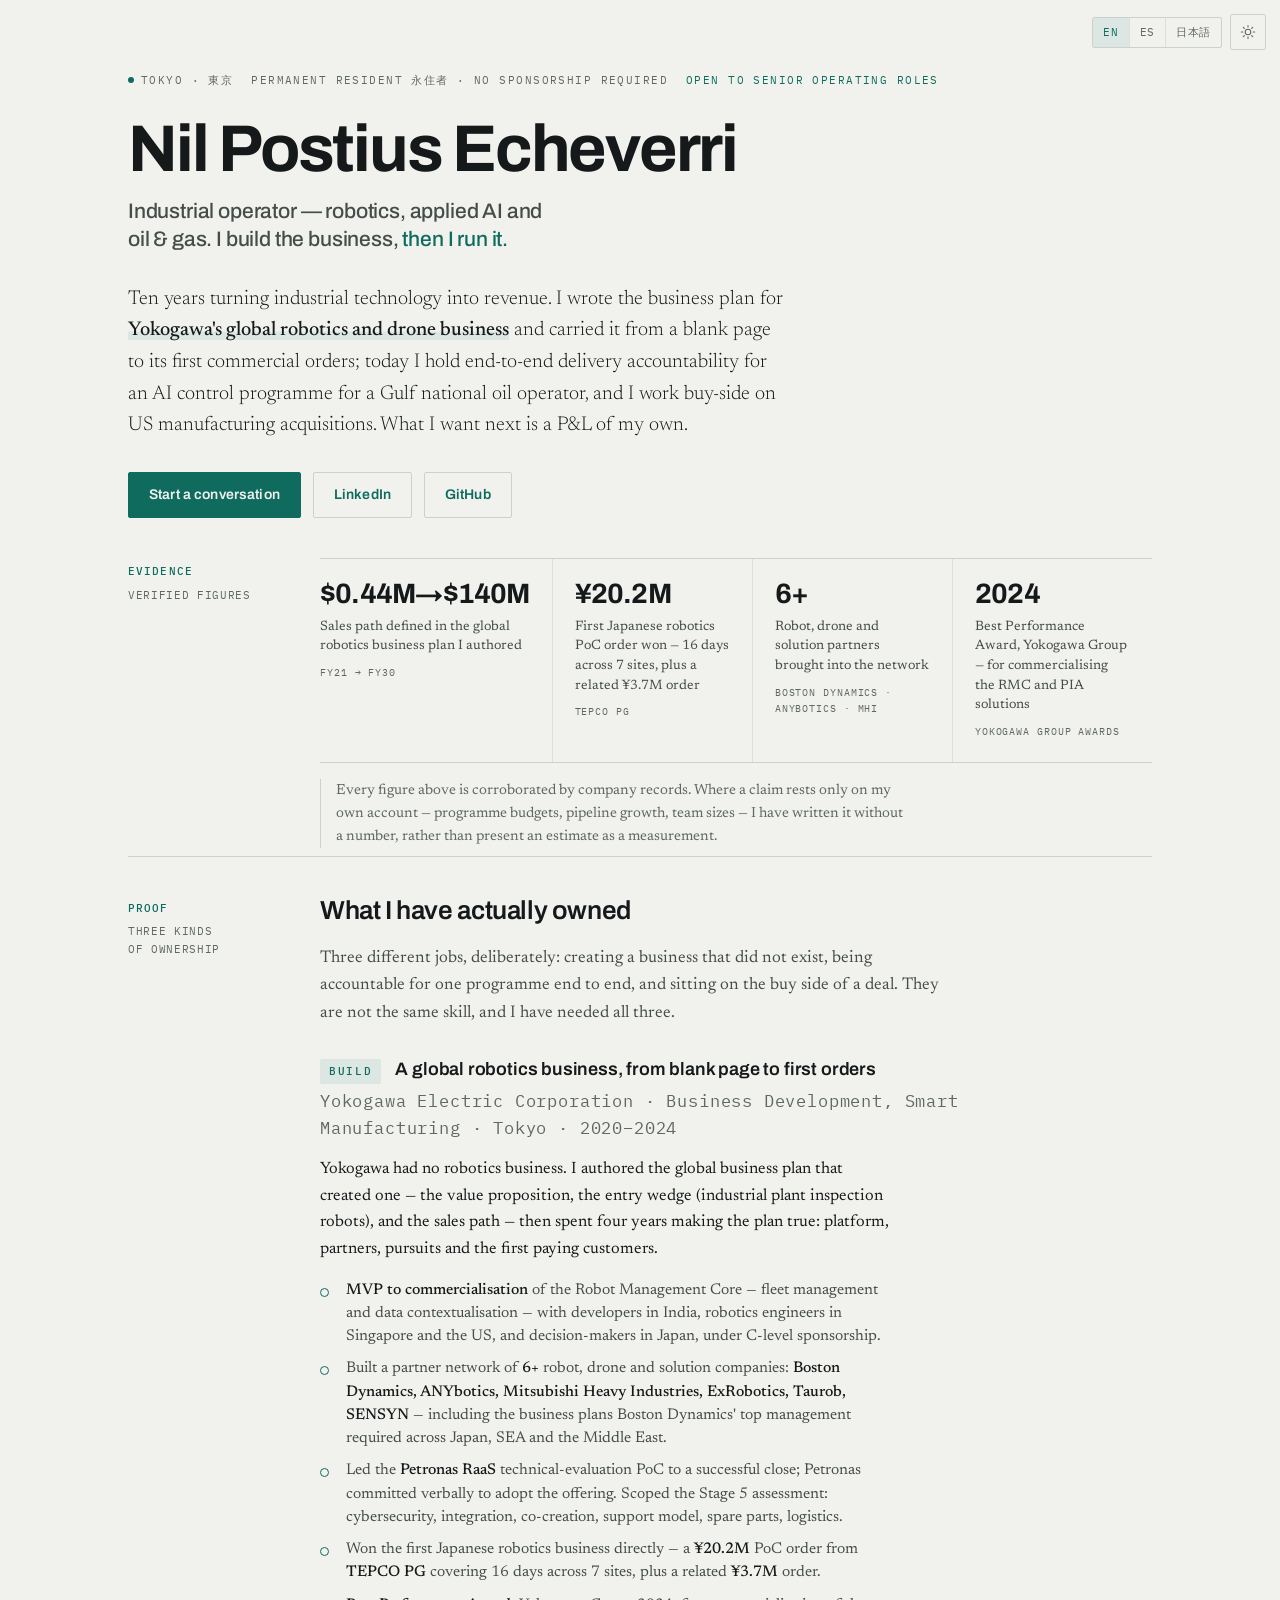
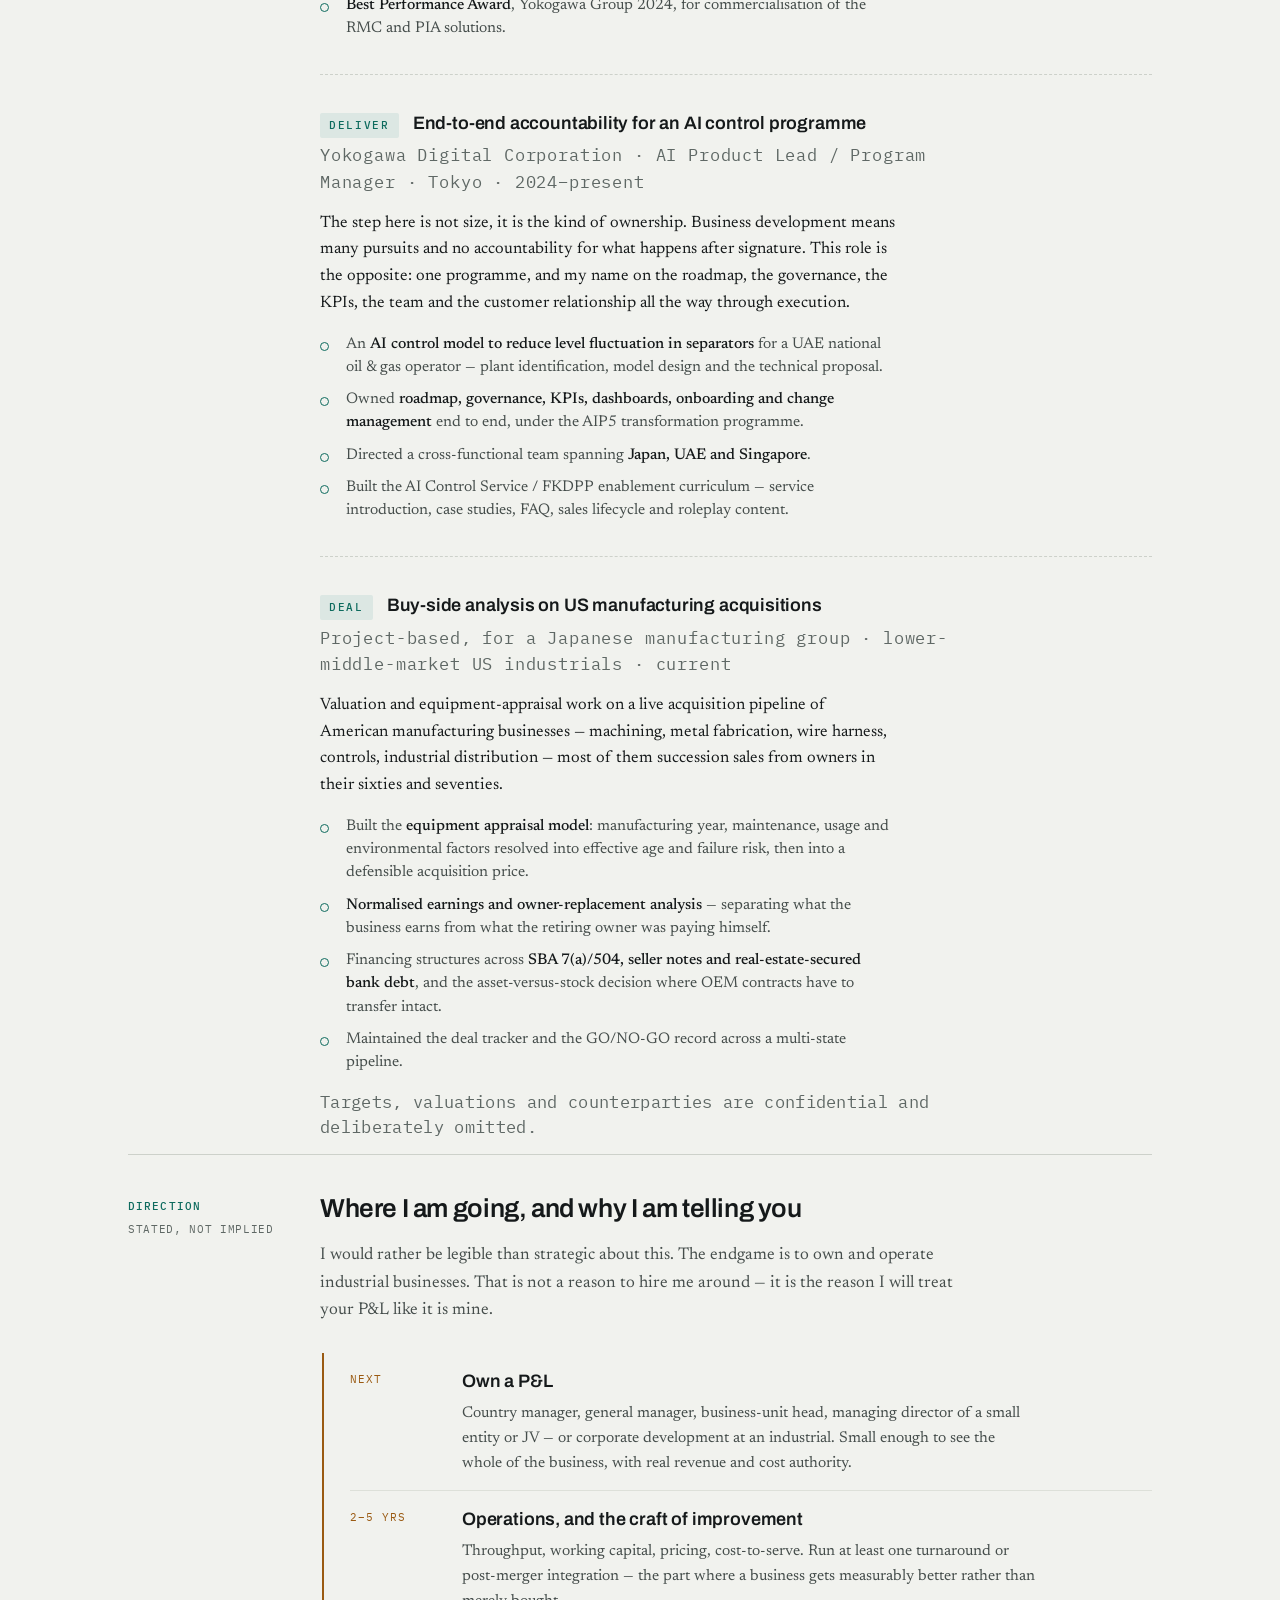
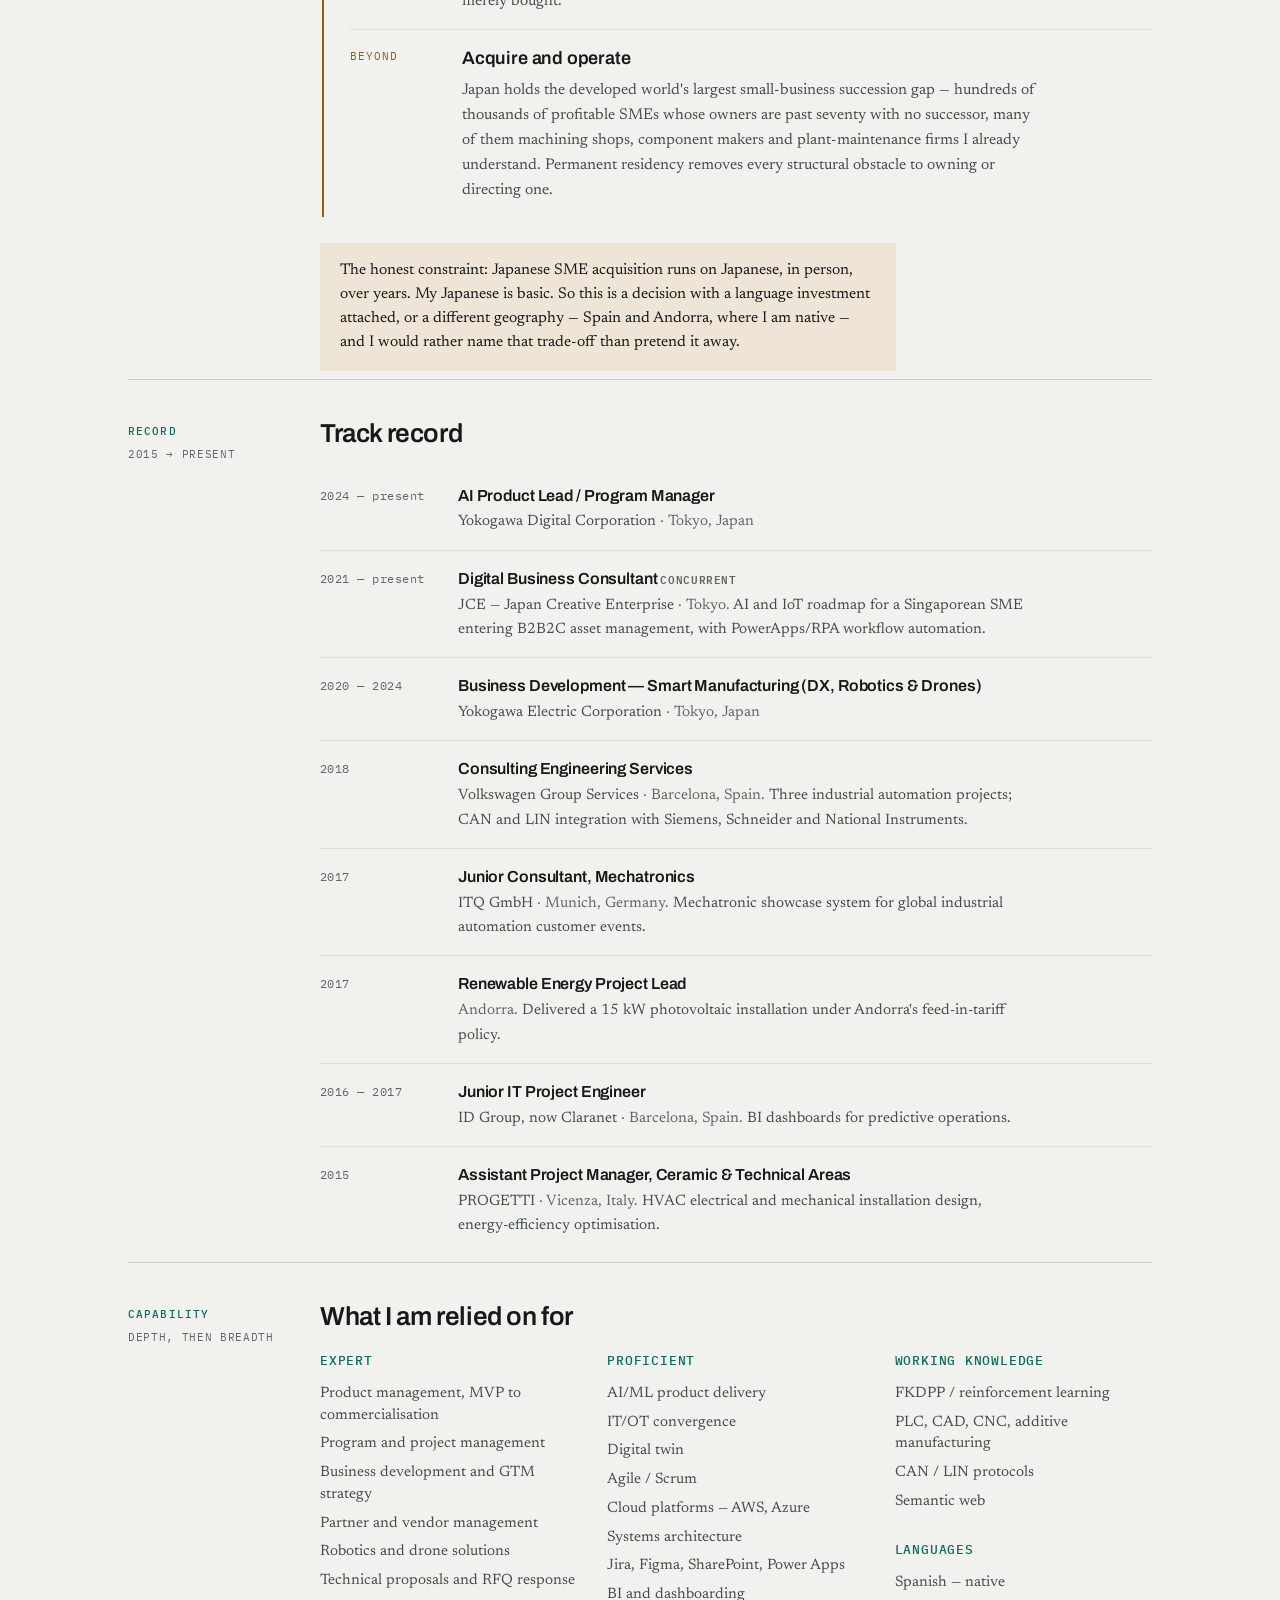
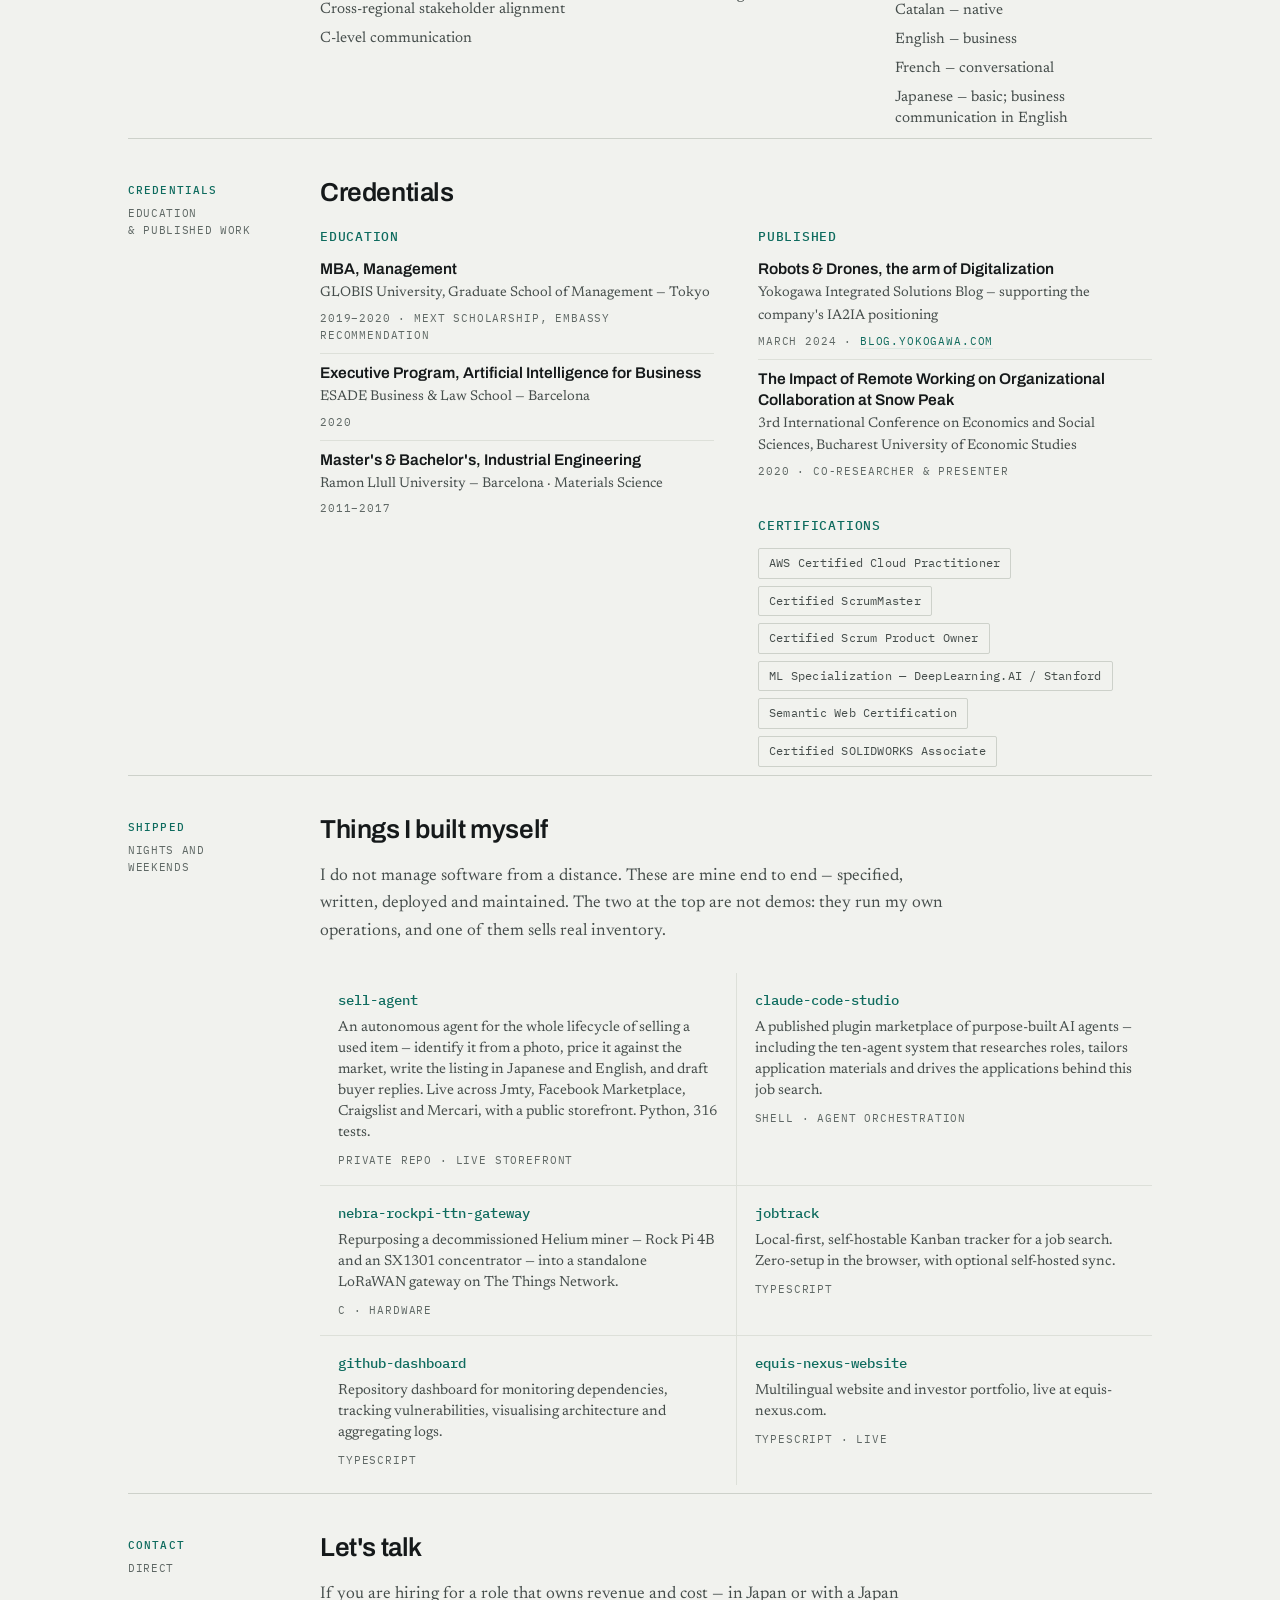
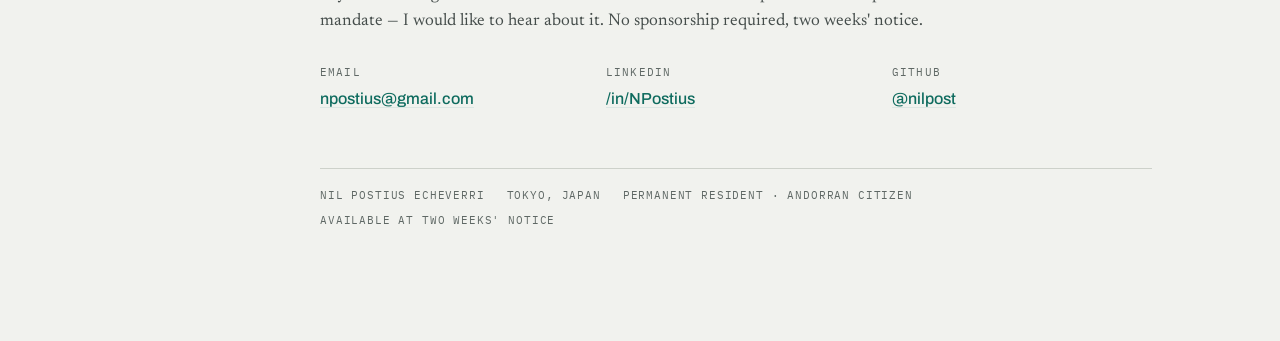
==== commit 397c29f0: "Put only corroborated numbers on the page The figures bar sat under a rail reading "Verified figures" ====
--- a/index.html
+++ b/index.html
@@ -30,8 +30,8 @@
 
 <link rel="preconnect" href="https://fonts.googleapis.com">
 <link rel="preconnect" href="https://fonts.gstatic.com" crossorigin>
-<link rel="stylesheet" href="https://fonts.googleapis.com/css2?family=Archivo:wght@400;500;600;700&family=IBM+Plex+Mono:wght@400;500&family=Newsreader:ital,opsz,wght@0,6..72,300;0,6..72,400;0,6..72,500;1,6..72,400&family=Noto+Sans+JP:wght@400;500;700&family=Noto+Serif+JP:wght@300;400;500&display=swap">
-<link rel="stylesheet" href="style.css">
+<link rel="stylesheet" href="https://fonts.googleapis.com/css2?family=Archivo:wght@400;500;600;700&family=IBM+Plex+Mono:wght@400;500&family=Newsreader:ital,opsz,wght@0,6..72,300;0,6..72,400;0,6..72,500;1,6..72,400&display=swap">
+<link rel="stylesheet" href="style.css?v=20260915b">
 
 <script>
   // Theme and language are applied before first paint so neither flashes.
@@ -107,7 +107,8 @@
   <section class="band band--open" aria-label="Evidence">
     <div class="rail" data-i18n="rail.evidence"><b>Evidence</b><span>Verified figures</span></div>
     <div class="body">
-      <div class="figures" data-i18n="ev.figures"><div class="fig"><span class="n">$0.44M→$140M</span><span class="k">Sales path defined in the global robotics business plan I authored</span><span class="src">FY21 → FY30</span></div><div class="fig"><span class="n">¥20.2M</span><span class="k">First Japanese robotics PoC order won — 16 days across 7 sites</span><span class="src">TEPCO PG</span></div><div class="fig"><span class="n">7+</span><span class="k">Tier&nbsp;1 and Tier&nbsp;2 oil &amp; gas bids secured, each averaging ~$1M in opportunity value</span><span class="src">APAC · Japan · MENA</span></div><div class="fig"><span class="n">9 / 3</span><span class="k">Cross-functional team directed, across three countries</span><span class="src">Japan · UAE · Singapore</span></div></div>
+      <div class="figures" data-i18n="ev.figures"><div class="fig"><span class="n">$0.44M→$140M</span><span class="k">Sales path defined in the global robotics business plan I authored</span><span class="src">FY21 → FY30</span></div><div class="fig"><span class="n">¥20.2M</span><span class="k">First Japanese robotics PoC order won — 16 days across 7 sites, plus a related ¥3.7M order</span><span class="src">TEPCO PG</span></div><div class="fig"><span class="n">6+</span><span class="k">Robot, drone and solution partners brought into the network</span><span class="src">Boston Dynamics · ANYbotics · MHI</span></div><div class="fig"><span class="n">2024</span><span class="k">Best Performance Award, Yokogawa Group — for commercialising the RMC and PIA solutions</span><span class="src">Yokogawa Group Awards</span></div></div>
+      <p class="ev-note" data-i18n="ev.note">Every figure above is corroborated by company records. Where a claim rests only on my own account — programme budgets, pipeline growth, team sizes — I have written it without a number, rather than present an estimate as a measurement.</p>
     </div>
   </section>
 
@@ -117,9 +118,9 @@
       <h2 data-i18n="proof.h">What I have actually owned</h2>
       <p class="sub" data-i18n="proof.intro">Three different jobs, deliberately: creating a business that did not exist, being accountable for one programme end to end, and sitting on the buy side of a deal. They are not the same skill, and I have needed all three.</p>
 
-      <article class="record" data-i18n="proof.build"><div class="record-head"><span class="stamp">Build</span><h3>A global robotics business, from blank page to first orders</h3></div><p class="org">Yokogawa Electric Corporation · Business Development, Smart Manufacturing · Tokyo · 2020–2024</p><p>Yokogawa had no robotics business. I authored the global business plan that created one — the value proposition, the entry wedge (industrial plant inspection robots), and the sales path — then spent four years making the plan true: platform, partners, pursuits and the first paying customers.</p><ul class="facts"><li><span><b>MVP to commercialisation</b> of the Robot Management Core — fleet management and data contextualisation — with developers in India, robotics engineers in Singapore and the US, and decision-makers in Japan, under C-level sponsorship.</span></li><li><span>Built a partner network of <b>6+</b> robot, drone and solution companies: <b>Boston Dynamics, ANYbotics, Mitsubishi Heavy Industries, ExRobotics, Taurob, SENSYN</b> — including the business plans Boston Dynamics' top management required across Japan, SEA and the Middle East.</span></li><li><span>Led the <b>Petronas RaaS</b> technical-evaluation PoC to a successful close; Petronas committed verbally to adopt the offering. Scoped the Stage&nbsp;5 assessment: cybersecurity, integration, co-creation, support model, spare parts, logistics.</span></li><li><span>Grew the robotics pipeline by approximately <b>120%</b> in under four years.</span></li><li><span><b>Best Performance Award</b>, Yokogawa Group 2024, for commercialisation of the RMC and PIA solutions.</span></li></ul></article>
+      <article class="record" data-i18n="proof.build"><div class="record-head"><span class="stamp">Build</span><h3>A global robotics business, from blank page to first orders</h3></div><p class="org">Yokogawa Electric Corporation · Business Development, Smart Manufacturing · Tokyo · 2020–2024</p><p>Yokogawa had no robotics business. I authored the global business plan that created one — the value proposition, the entry wedge (industrial plant inspection robots), and the sales path — then spent four years making the plan true: platform, partners, pursuits and the first paying customers.</p><ul class="facts"><li><span><b>MVP to commercialisation</b> of the Robot Management Core — fleet management and data contextualisation — with developers in India, robotics engineers in Singapore and the US, and decision-makers in Japan, under C-level sponsorship.</span></li><li><span>Built a partner network of <b>6+</b> robot, drone and solution companies: <b>Boston Dynamics, ANYbotics, Mitsubishi Heavy Industries, ExRobotics, Taurob, SENSYN</b> — including the business plans Boston Dynamics' top management required across Japan, SEA and the Middle East.</span></li><li><span>Led the <b>Petronas RaaS</b> technical-evaluation PoC to a successful close; Petronas committed verbally to adopt the offering. Scoped the Stage&nbsp;5 assessment: cybersecurity, integration, co-creation, support model, spare parts, logistics.</span></li><li><span>Won the first Japanese robotics business directly — a <b>¥20.2M</b> PoC order from <b>TEPCO PG</b> covering 16 days across 7 sites, plus a related <b>¥3.7M</b> order.</span></li><li><span><b>Best Performance Award</b>, Yokogawa Group 2024, for commercialisation of the RMC and PIA solutions.</span></li></ul></article>
 
-      <article class="record" data-i18n="proof.deliver"><div class="record-head"><span class="stamp">Deliver</span><h3>End-to-end accountability for an AI control programme</h3></div><p class="org">Yokogawa Digital Corporation · AI Product Lead / Program Manager · Tokyo · 2024–present</p><p>The step here is not size, it is the kind of ownership. Business development means many pursuits and no accountability for what happens after signature. This role is the opposite: one programme, ~$1M, and my name on the roadmap, the governance, the KPIs, the team and the customer relationship all the way through execution.</p><ul class="facts"><li><span>An <b>AI control model to reduce level fluctuation in separators</b> for a UAE national oil &amp; gas operator — plant identification, model design and the technical proposal.</span></li><li><span>Owned <b>roadmap, governance, KPIs, dashboards, onboarding and change management</b> end to end, under the AIP5 transformation programme.</span></li><li><span>Directed a cross-functional team of <b>9</b> spanning <b>Japan, UAE and Singapore</b>.</span></li><li><span>Built the AI Control Service / FKDPP enablement curriculum — service introduction, case studies, FAQ, sales lifecycle and roleplay content.</span></li></ul></article>
+      <article class="record" data-i18n="proof.deliver"><div class="record-head"><span class="stamp">Deliver</span><h3>End-to-end accountability for an AI control programme</h3></div><p class="org">Yokogawa Digital Corporation · AI Product Lead / Program Manager · Tokyo · 2024–present</p><p>The step here is not size, it is the kind of ownership. Business development means many pursuits and no accountability for what happens after signature. This role is the opposite: one programme, and my name on the roadmap, the governance, the KPIs, the team and the customer relationship all the way through execution.</p><ul class="facts"><li><span>An <b>AI control model to reduce level fluctuation in separators</b> for a UAE national oil &amp; gas operator — plant identification, model design and the technical proposal.</span></li><li><span>Owned <b>roadmap, governance, KPIs, dashboards, onboarding and change management</b> end to end, under the AIP5 transformation programme.</span></li><li><span>Directed a cross-functional team spanning <b>Japan, UAE and Singapore</b>.</span></li><li><span>Built the AI Control Service / FKDPP enablement curriculum — service introduction, case studies, FAQ, sales lifecycle and roleplay content.</span></li></ul></article>
 
       <article class="record" data-i18n="proof.deal"><div class="record-head"><span class="stamp">Deal</span><h3>Buy-side analysis on US manufacturing acquisitions</h3></div><p class="org">Project-based, for a Japanese manufacturing group · lower-middle-market US industrials · current</p><p>Valuation and equipment-appraisal work on a live acquisition pipeline of American manufacturing businesses — machining, metal fabrication, wire harness, controls, industrial distribution — most of them succession sales from owners in their sixties and seventies.</p><ul class="facts"><li><span>Built the <b>equipment appraisal model</b>: manufacturing year, maintenance, usage and environmental factors resolved into effective age and failure risk, then into a defensible acquisition price.</span></li><li><span><b>Normalised earnings and owner-replacement analysis</b> — separating what the business earns from what the retiring owner was paying himself.</span></li><li><span>Financing structures across <b>SBA 7(a)/504, seller notes and real-estate-secured bank debt</b>, and the asset-versus-stock decision where OEM contracts have to transfer intact.</span></li><li><span>Maintained the deal tracker and the GO/NO-GO record across a multi-state pipeline.</span></li></ul><p class="confidential">Targets, valuations and counterparties are confidential and deliberately omitted.</p></article>
     </div>
@@ -141,7 +142,7 @@
     <div class="rail" data-i18n="rail.record"><b>Record</b><span>2015 → present</span></div>
     <div class="body">
       <h2 data-i18n="rec.h">Track record</h2>
-      <div class="years" data-i18n="rec.years"><div class="year"><span class="t">2024 — present</span><div><p class="r">AI Product Lead / Program Manager</p><p class="c">Yokogawa Digital Corporation <span class="place">· Tokyo, Japan</span></p></div></div><div class="year"><span class="t">2021 — present</span><div><p class="r">Digital Business Consultant <span class="tag">concurrent</span></p><p class="c">JCE — Japan Creative Enterprise <span class="place">· Tokyo.</span> AI and IoT roadmap for a Singaporean SME entering B2B2C asset management; PowerApps/RPA automation cutting email dependency 15–20% and human error ~20%.</p></div></div><div class="year"><span class="t">2020 — 2024</span><div><p class="r">Business Development — Smart Manufacturing (DX, Robotics &amp; Drones)</p><p class="c">Yokogawa Electric Corporation <span class="place">· Tokyo, Japan</span></p></div></div><div class="year"><span class="t">2018</span><div><p class="r">Consulting Engineering Services</p><p class="c">Volkswagen Group Services <span class="place">· Barcelona, Spain.</span> Three industrial automation projects; CAN and LIN integration with Siemens, Schneider and National Instruments.</p></div></div><div class="year"><span class="t">2017</span><div><p class="r">Junior Consultant, Mechatronics</p><p class="c">ITQ GmbH <span class="place">· Munich, Germany.</span> Mechatronic showcase system for global industrial automation customer events.</p></div></div><div class="year"><span class="t">2017</span><div><p class="r">Renewable Energy Project Lead</p><p class="c"><span class="place">Andorra.</span> Delivered a 15&nbsp;kW photovoltaic installation under Andorra's feed-in-tariff policy.</p></div></div><div class="year"><span class="t">2016 — 2017</span><div><p class="r">Junior IT Project Engineer</p><p class="c">ID Group, now Claranet <span class="place">· Barcelona, Spain.</span> BI dashboards for predictive operations.</p></div></div><div class="year"><span class="t">2015</span><div><p class="r">Assistant Project Manager, Ceramic &amp; Technical Areas</p><p class="c">PROGETTI <span class="place">· Vicenza, Italy.</span> HVAC electrical and mechanical installation design, energy-efficiency optimisation.</p></div></div></div>
+      <div class="years" data-i18n="rec.years"><div class="year"><span class="t">2024 — present</span><div><p class="r">AI Product Lead / Program Manager</p><p class="c">Yokogawa Digital Corporation <span class="place">· Tokyo, Japan</span></p></div></div><div class="year"><span class="t">2021 — present</span><div><p class="r">Digital Business Consultant <span class="tag">concurrent</span></p><p class="c">JCE — Japan Creative Enterprise <span class="place">· Tokyo.</span> AI and IoT roadmap for a Singaporean SME entering B2B2C asset management, with PowerApps/RPA workflow automation.</p></div></div><div class="year"><span class="t">2020 — 2024</span><div><p class="r">Business Development — Smart Manufacturing (DX, Robotics &amp; Drones)</p><p class="c">Yokogawa Electric Corporation <span class="place">· Tokyo, Japan</span></p></div></div><div class="year"><span class="t">2018</span><div><p class="r">Consulting Engineering Services</p><p class="c">Volkswagen Group Services <span class="place">· Barcelona, Spain.</span> Three industrial automation projects; CAN and LIN integration with Siemens, Schneider and National Instruments.</p></div></div><div class="year"><span class="t">2017</span><div><p class="r">Junior Consultant, Mechatronics</p><p class="c">ITQ GmbH <span class="place">· Munich, Germany.</span> Mechatronic showcase system for global industrial automation customer events.</p></div></div><div class="year"><span class="t">2017</span><div><p class="r">Renewable Energy Project Lead</p><p class="c"><span class="place">Andorra.</span> Delivered a 15&nbsp;kW photovoltaic installation under Andorra's feed-in-tariff policy.</p></div></div><div class="year"><span class="t">2016 — 2017</span><div><p class="r">Junior IT Project Engineer</p><p class="c">ID Group, now Claranet <span class="place">· Barcelona, Spain.</span> BI dashboards for predictive operations.</p></div></div><div class="year"><span class="t">2015</span><div><p class="r">Assistant Project Manager, Ceramic &amp; Technical Areas</p><p class="c">PROGETTI <span class="place">· Vicenza, Italy.</span> HVAC electrical and mechanical installation design, energy-efficiency optimisation.</p></div></div></div>
     </div>
   </section>
 
@@ -183,6 +184,6 @@
 
 </div>
 
-<script src="app.js"></script>
+<script src="app.js?v=20260915b"></script>
 </body>
 </html>
--- a/style.css
+++ b/style.css
@@ -180,6 +180,15 @@
   letter-spacing:.09em;text-transform:uppercase;color:var(--ink-3);
 }
 
+/* The standard-of-evidence note under the figures. Quiet, but not fine print:
+   for the roles this page targets, the discipline is itself the point. */
+.ev-note{
+  font-size:14.5px;line-height:1.6;color:var(--ink-3);
+  max-width:74ch;margin:16px 0 0;padding-left:15px;
+  border-left:1px solid var(--rule);
+}
+:root[lang="ja"] .ev-note{line-height:1.8;font-size:13.5px}
+
 /* ---- proof records ---- */
 .record{padding:0 0 34px;margin-bottom:34px;border-bottom:1px dashed var(--rule)}
 .record:last-child{border-bottom:0;margin-bottom:0;padding-bottom:6px}
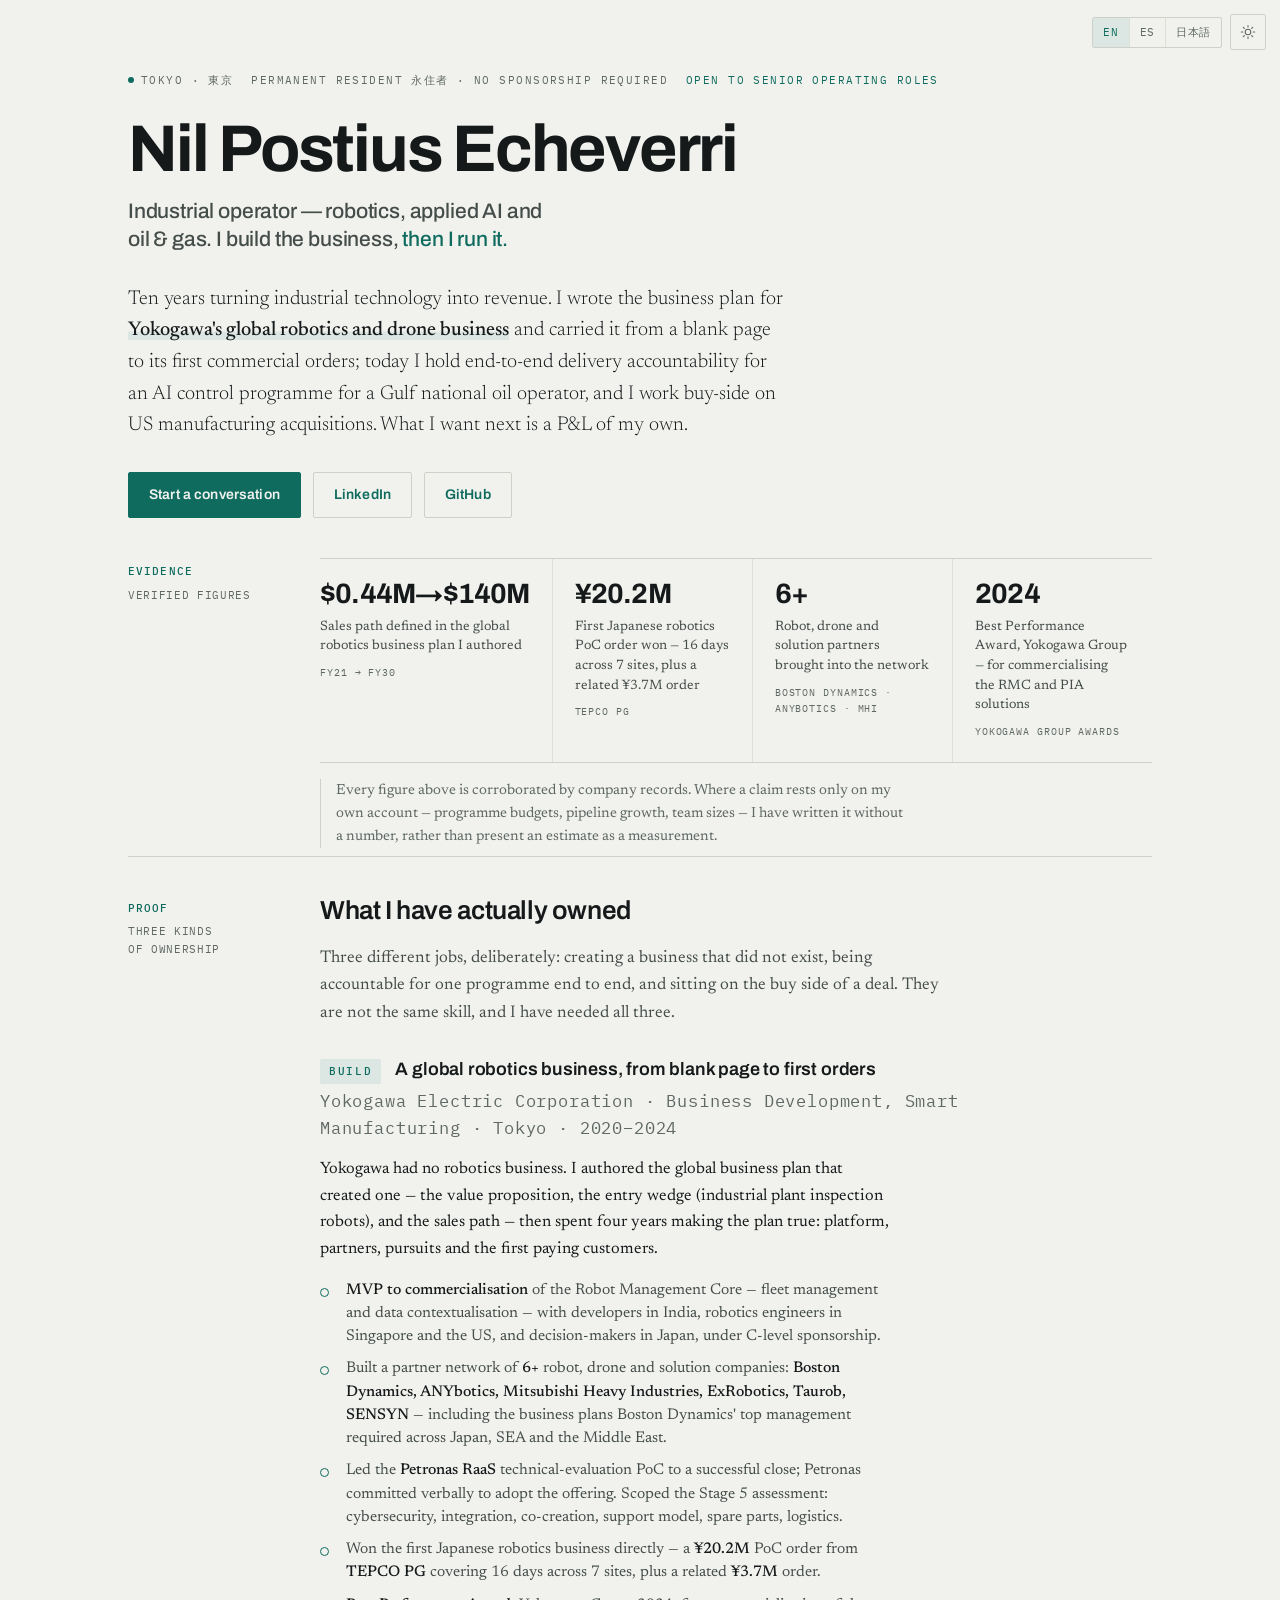
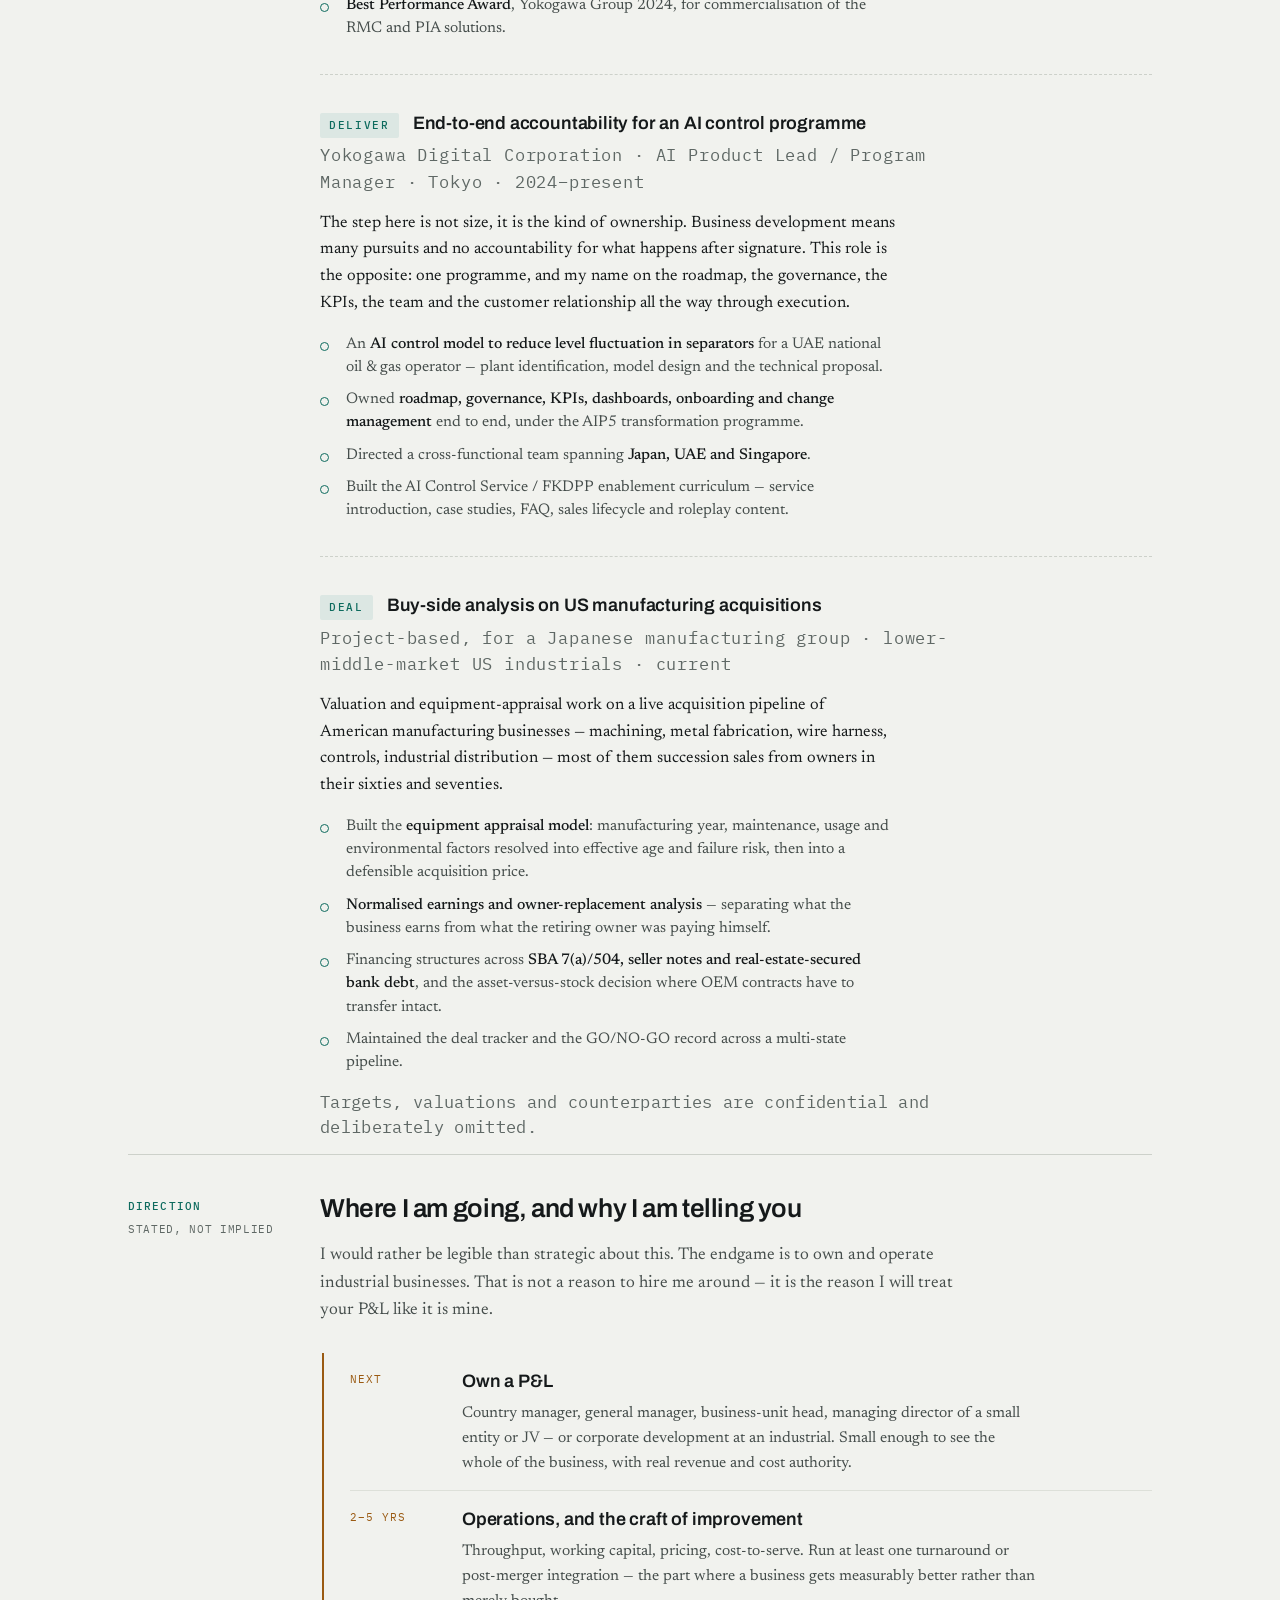
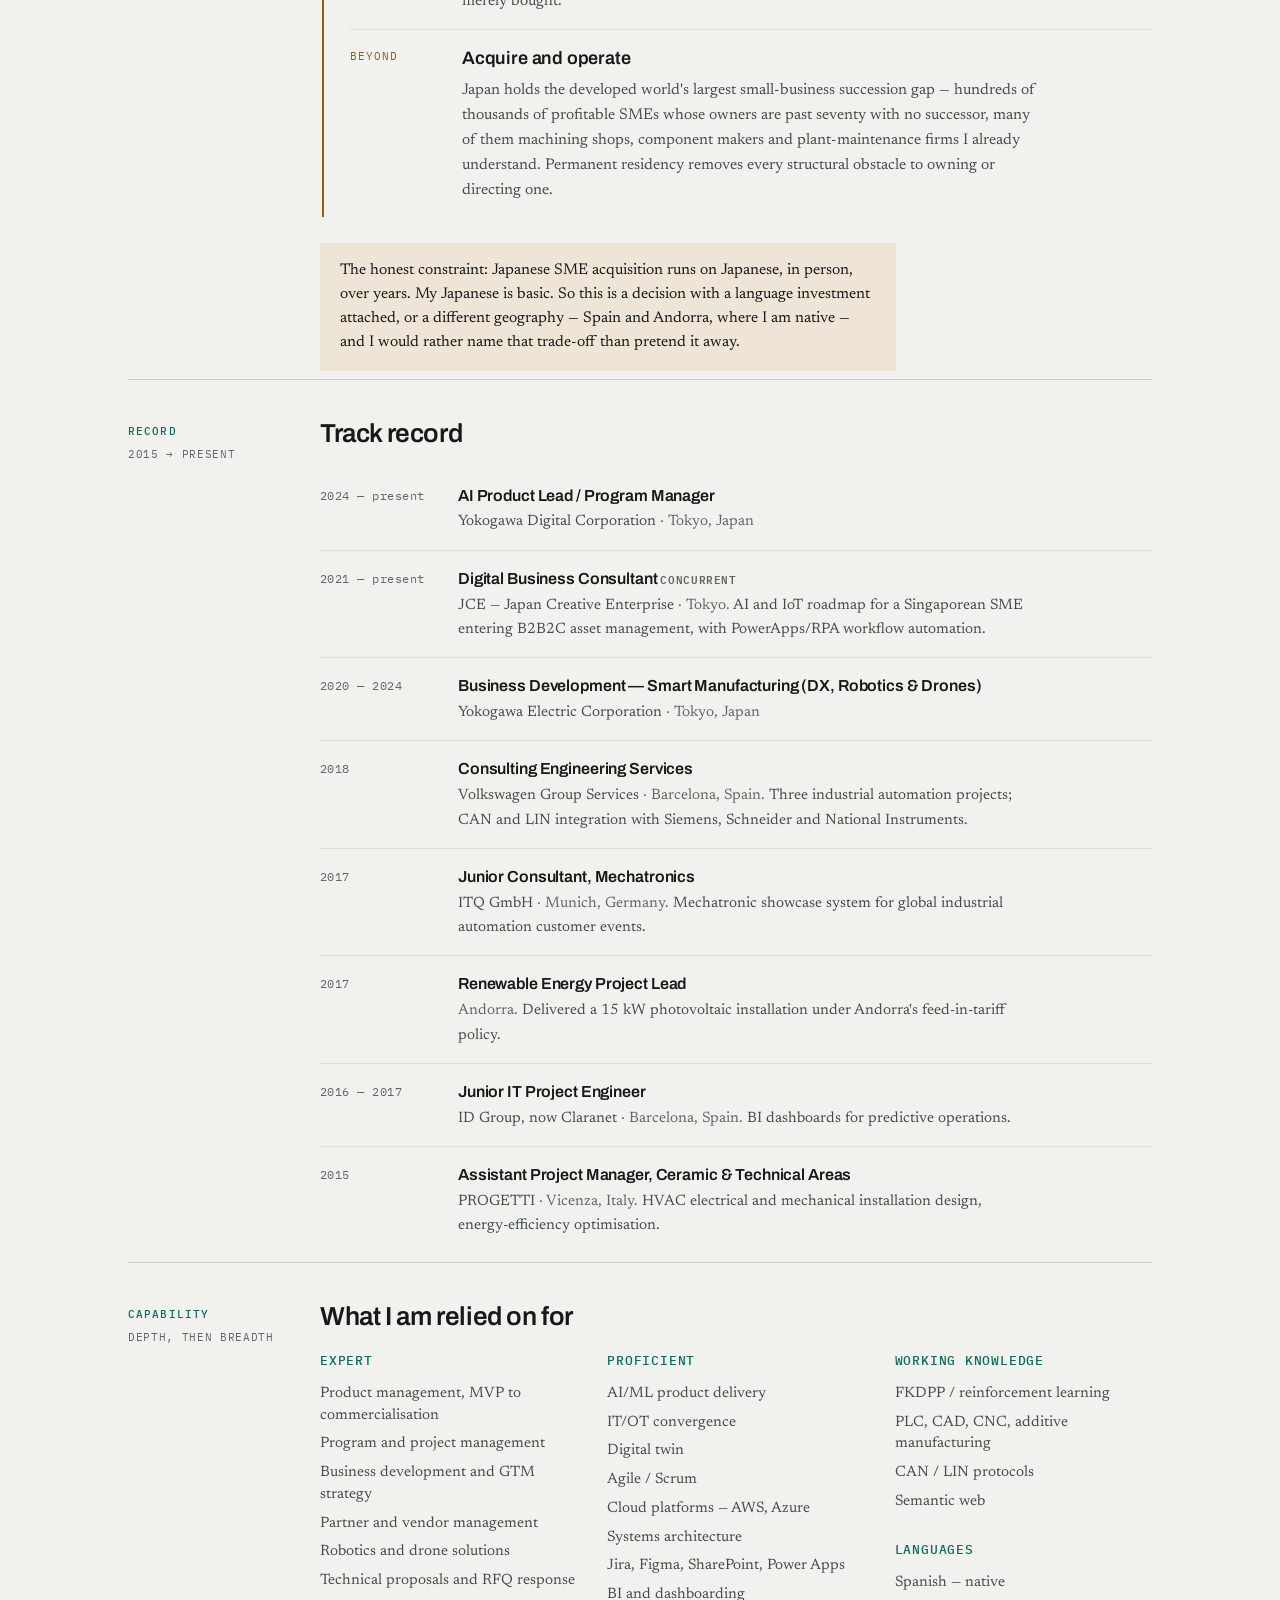
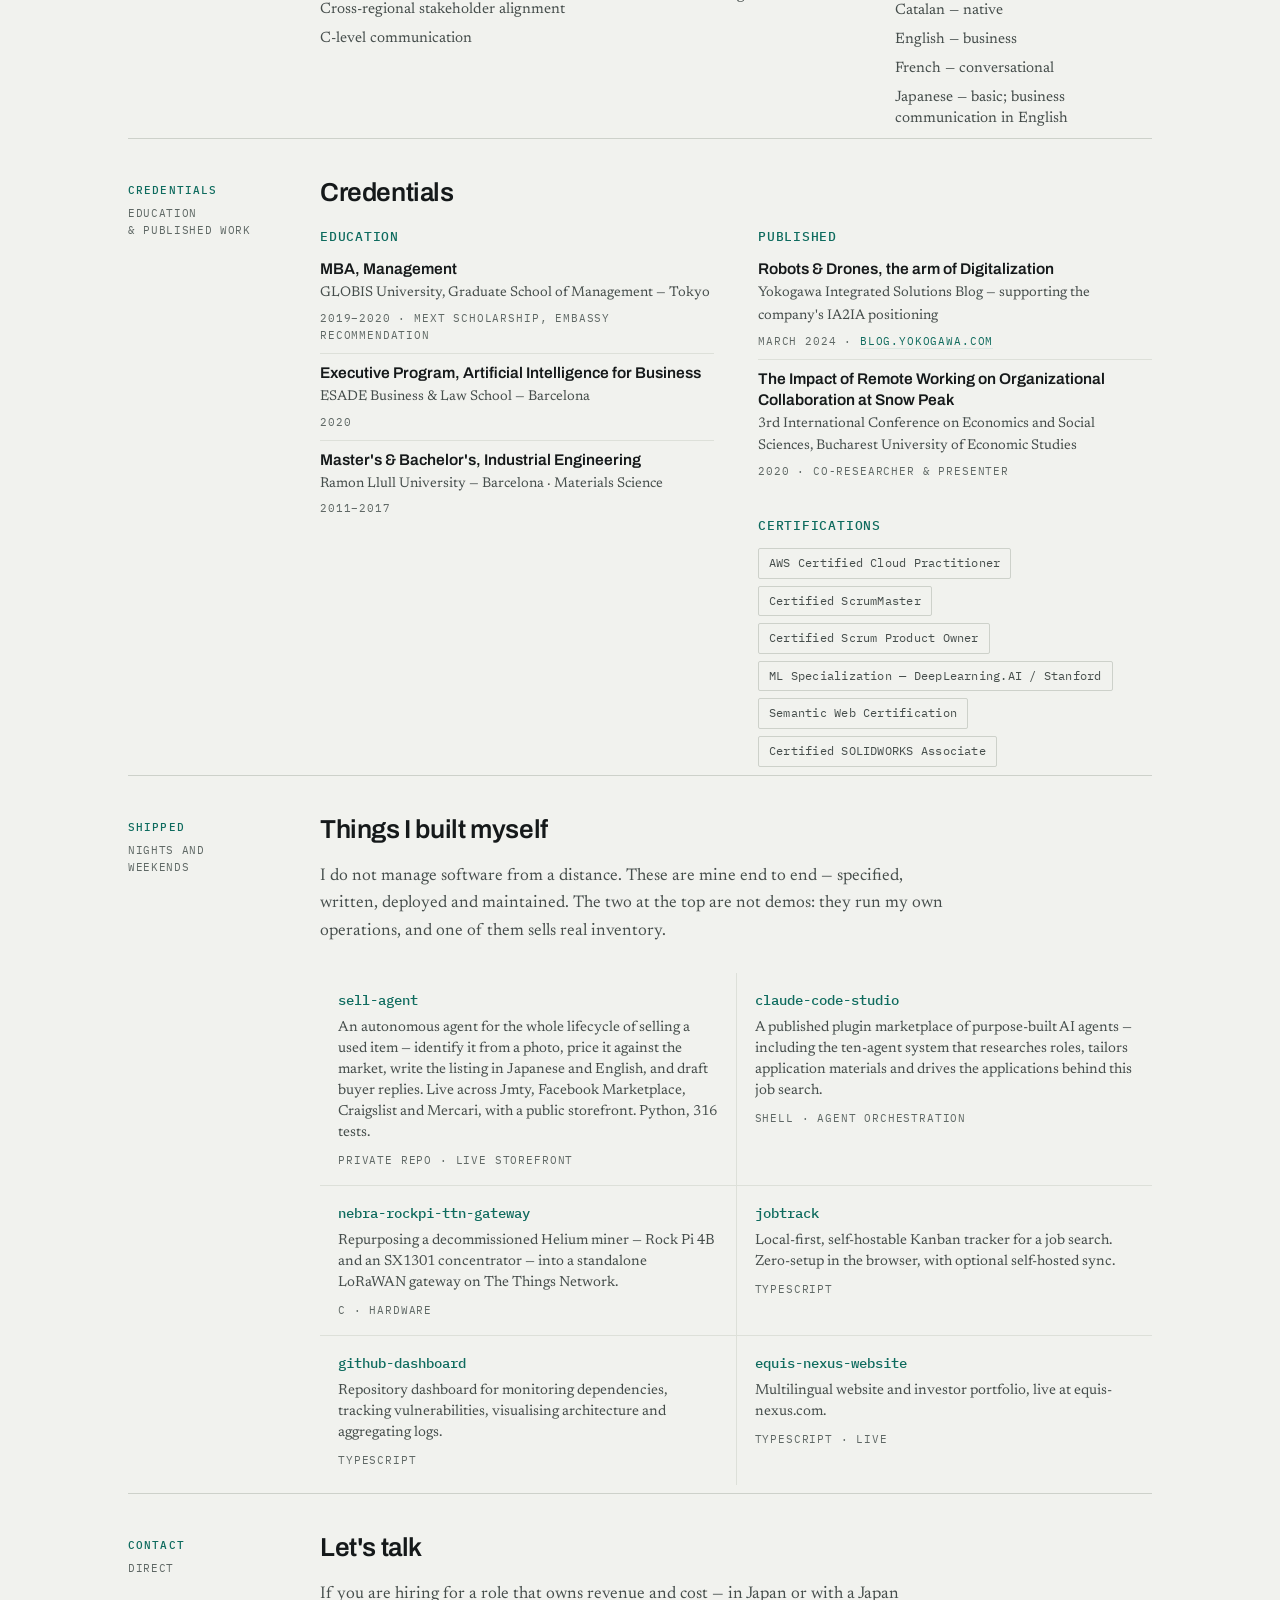
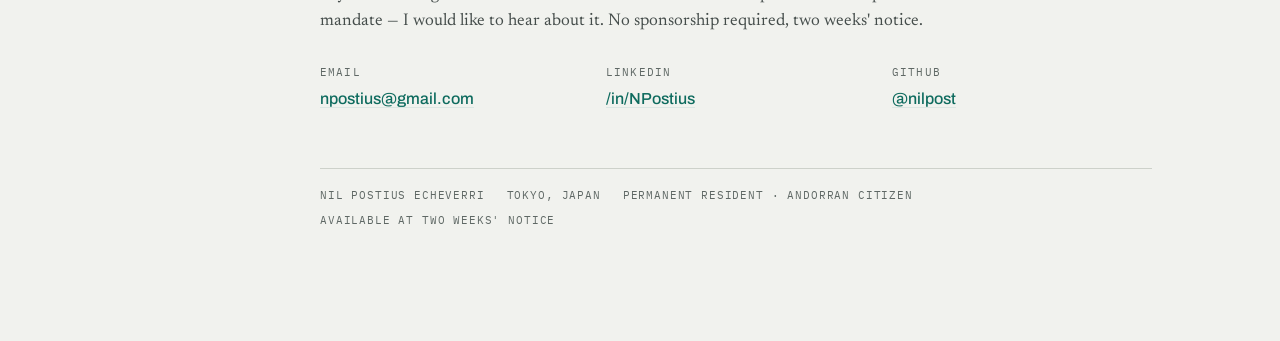
==== commit 7b129670: "State the Japanese level on the Japanese page The translated page reads as native business Japanese," ====
--- a/index.html
+++ b/index.html
@@ -31,7 +31,7 @@
 <link rel="preconnect" href="https://fonts.googleapis.com">
 <link rel="preconnect" href="https://fonts.gstatic.com" crossorigin>
 <link rel="stylesheet" href="https://fonts.googleapis.com/css2?family=Archivo:wght@400;500;600;700&family=IBM+Plex+Mono:wght@400;500&family=Newsreader:ital,opsz,wght@0,6..72,300;0,6..72,400;0,6..72,500;1,6..72,400&display=swap">
-<link rel="stylesheet" href="style.css?v=20260915b">
+<link rel="stylesheet" href="style.css?v=20260915c">
 
 <script>
   // Theme and language are applied before first paint so neither flashes.
@@ -184,6 +184,6 @@
 
 </div>
 
-<script src="app.js?v=20260915b"></script>
+<script src="app.js?v=20260915c"></script>
 </body>
 </html>
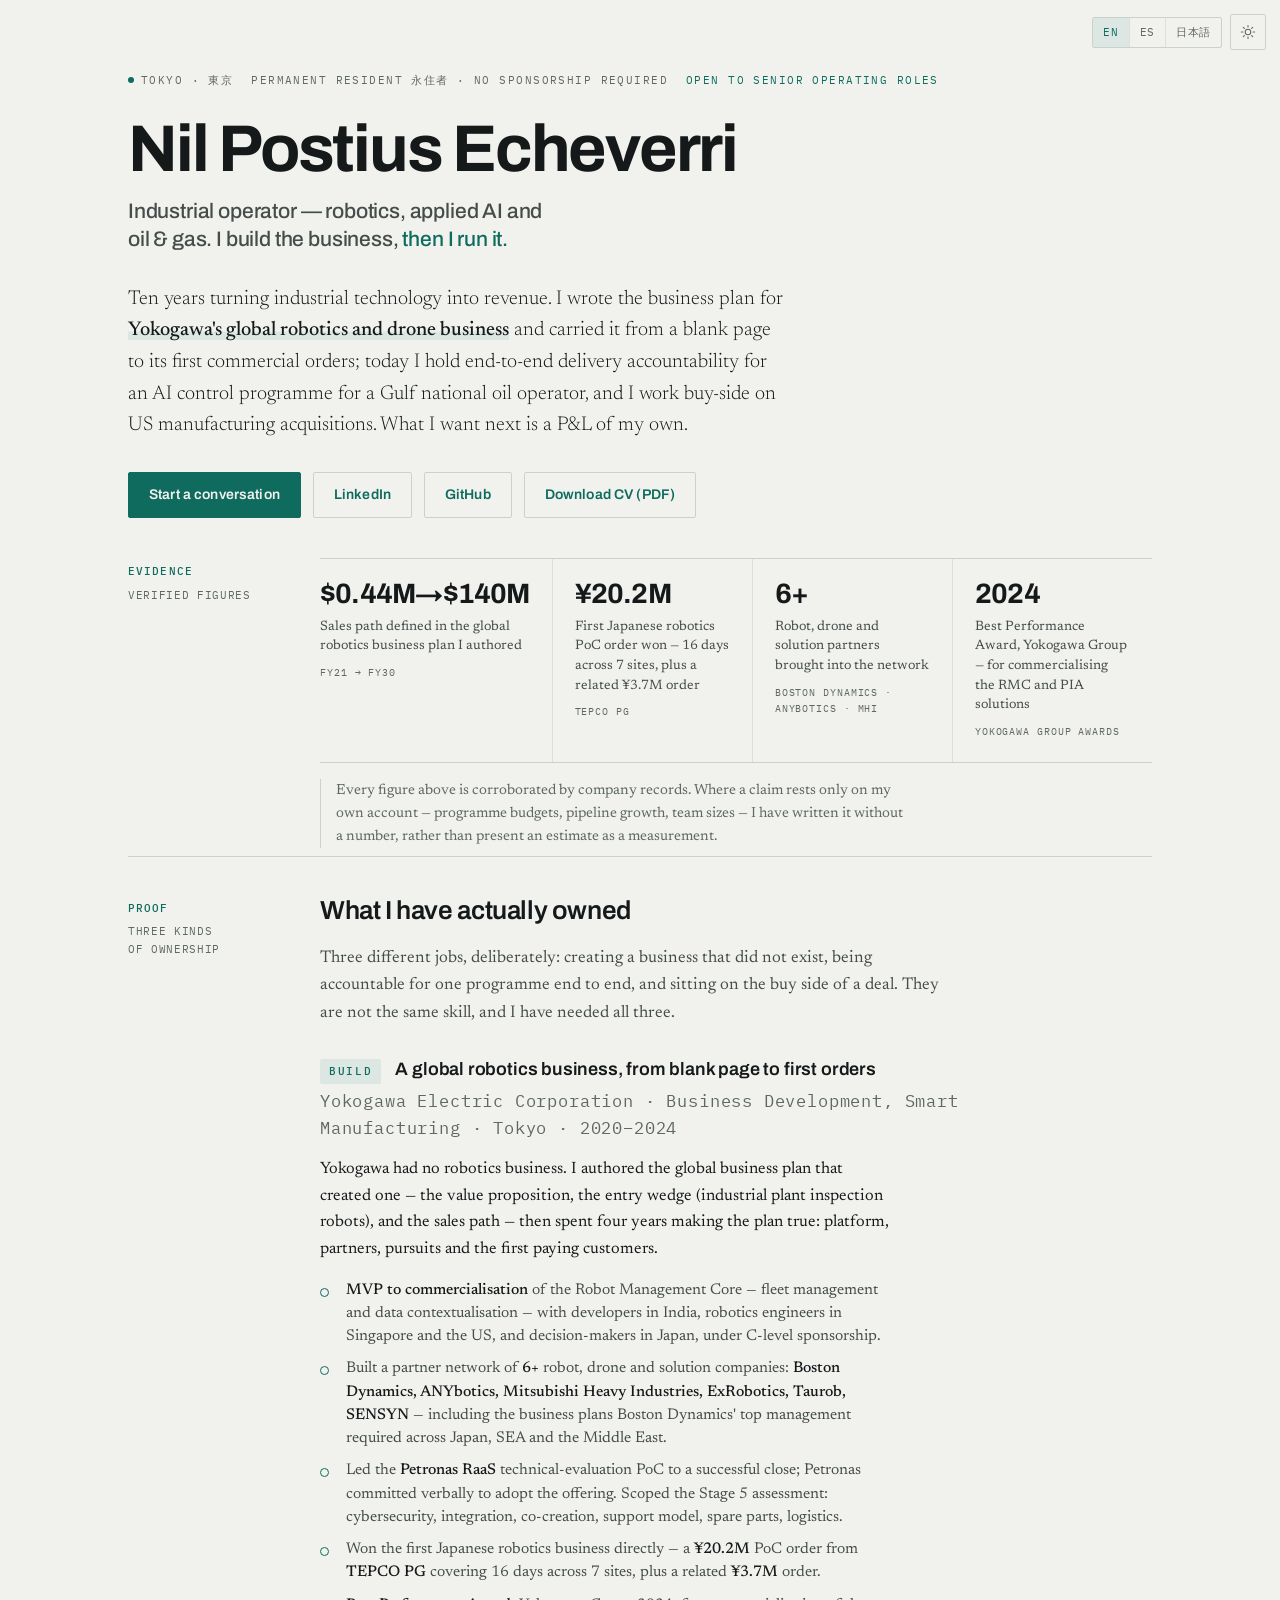
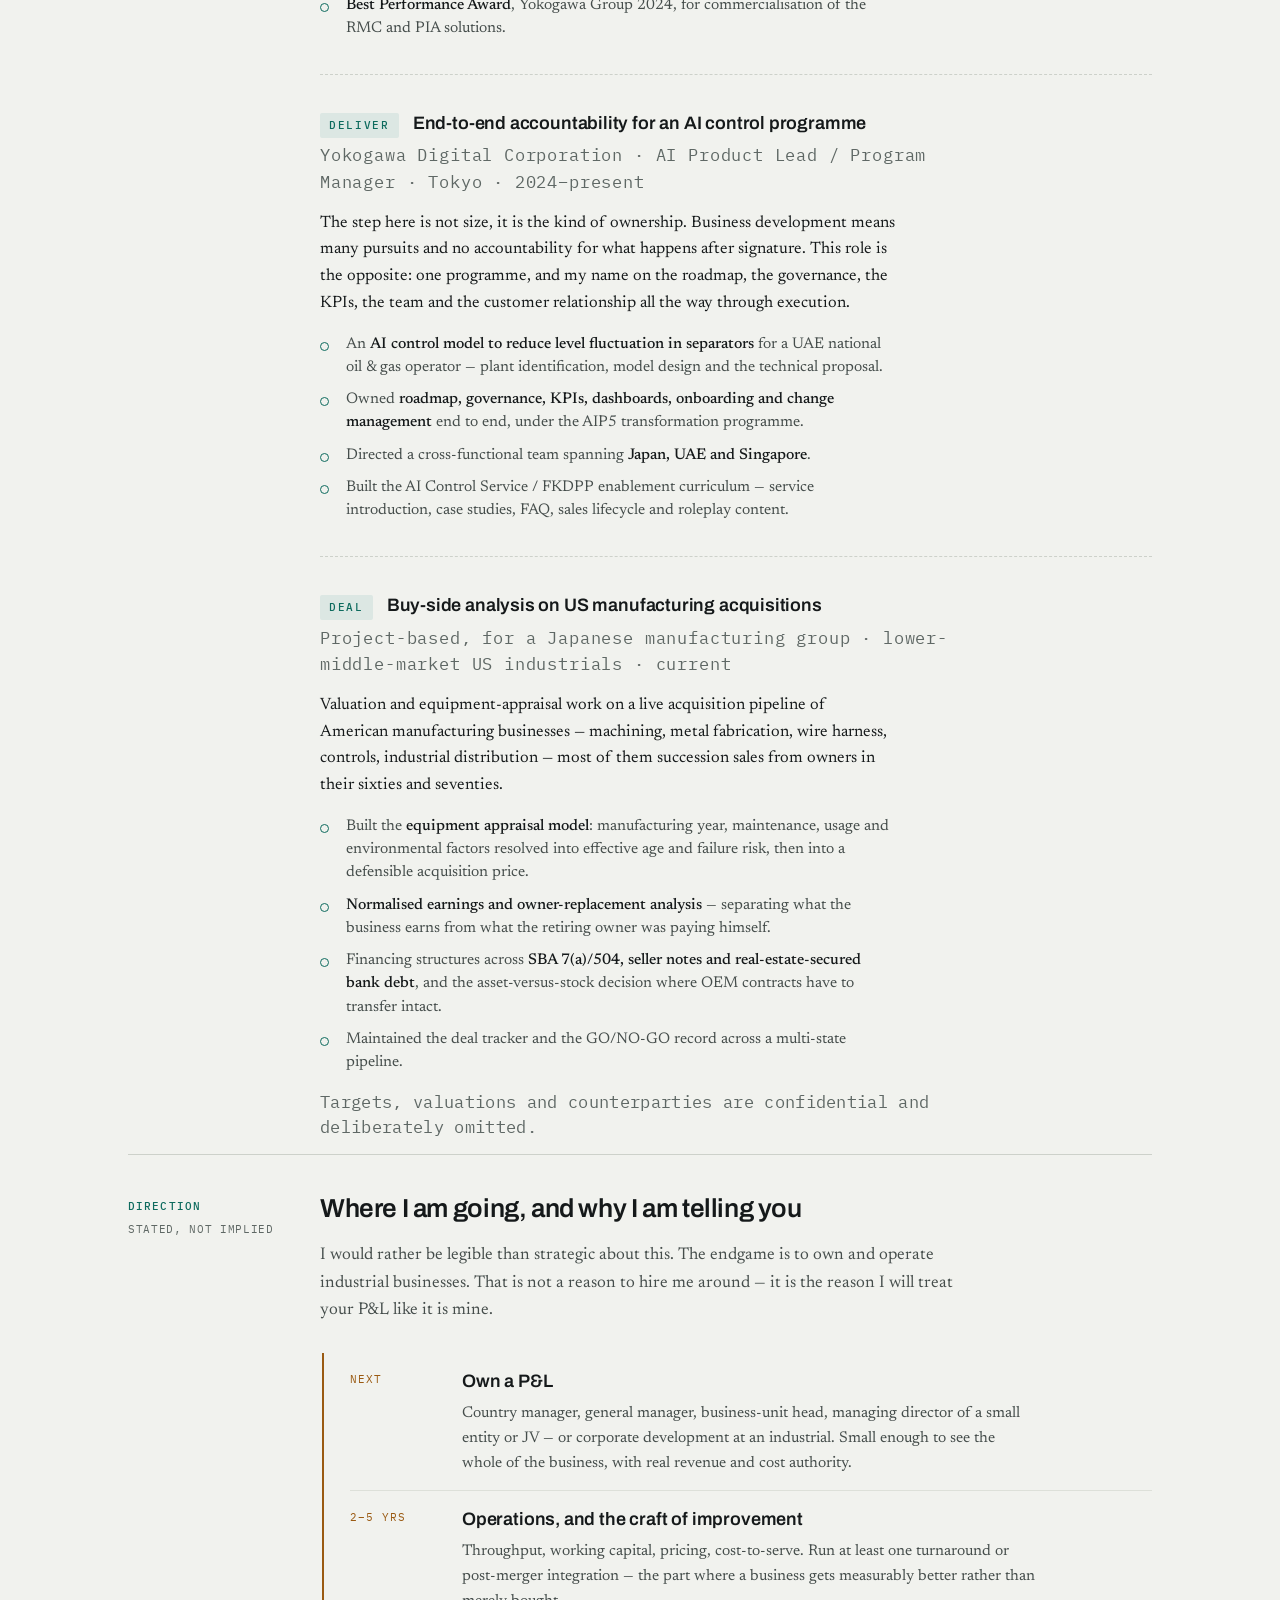
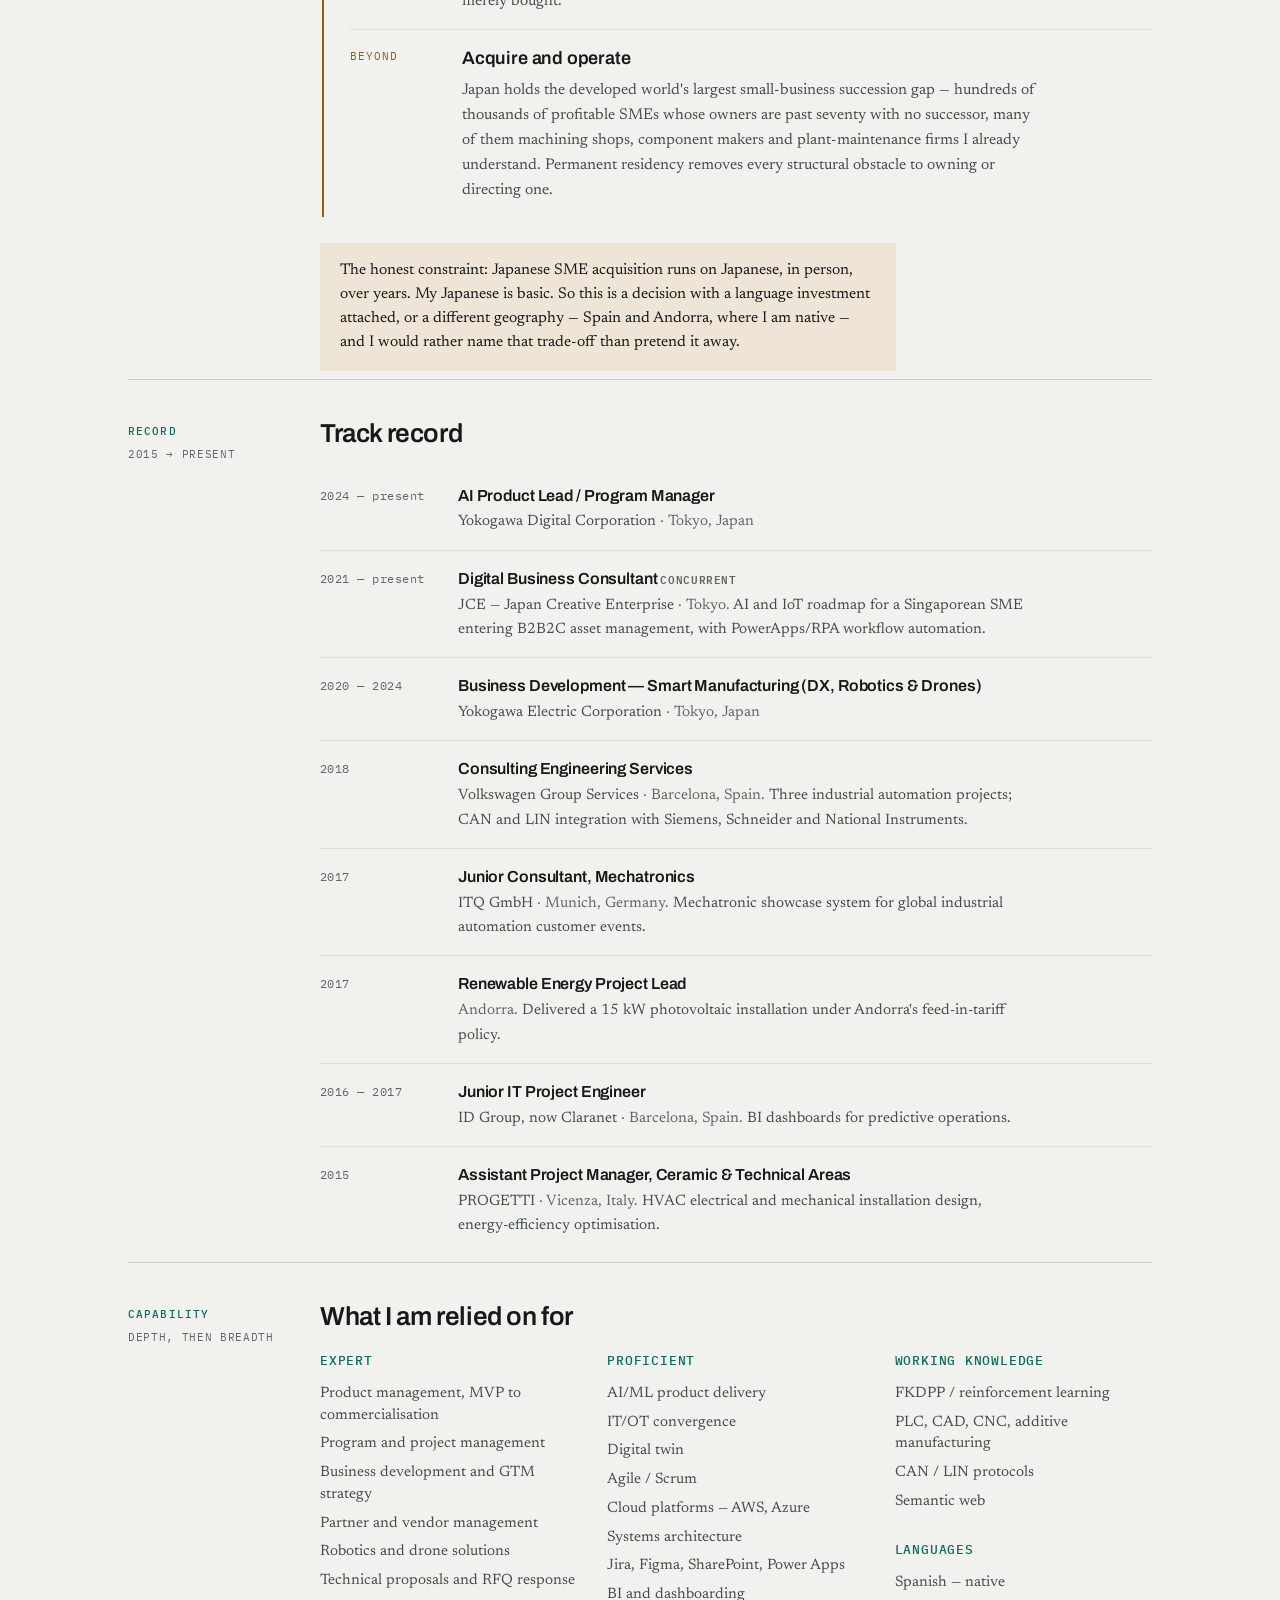
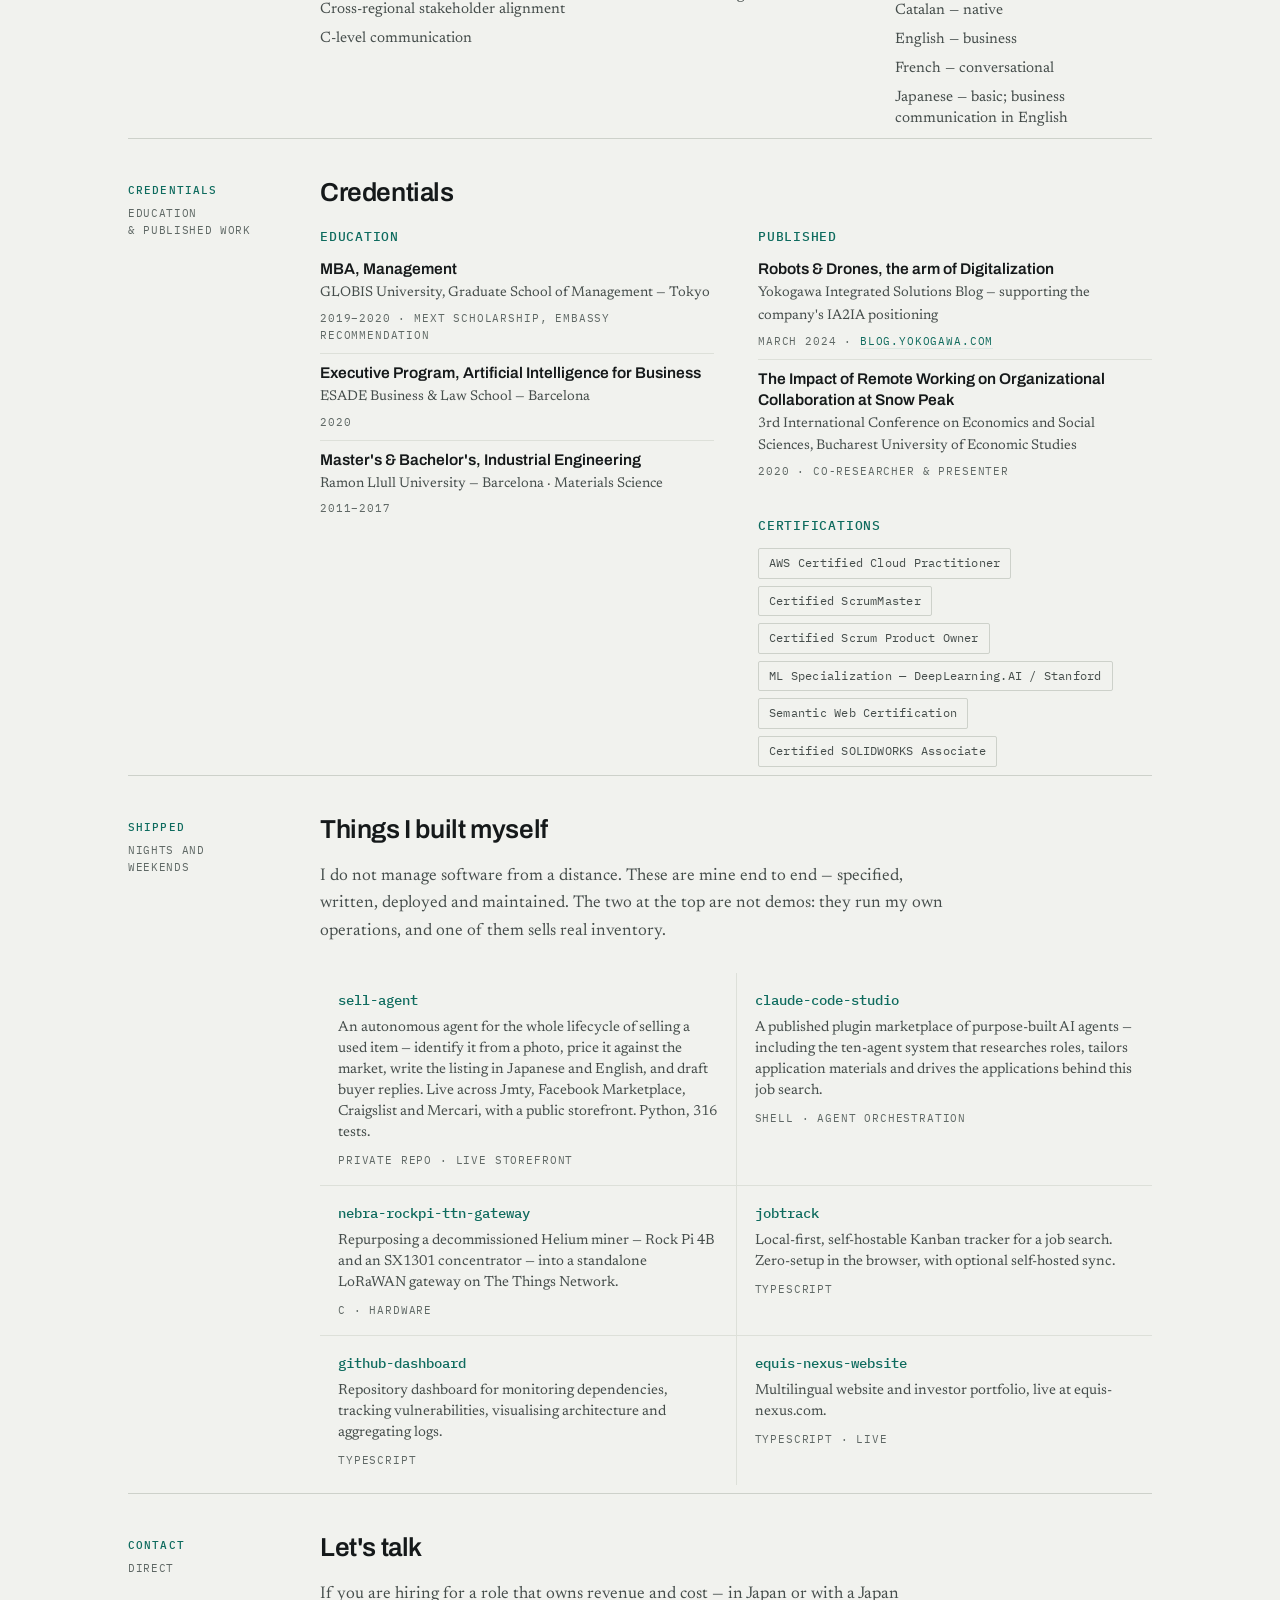
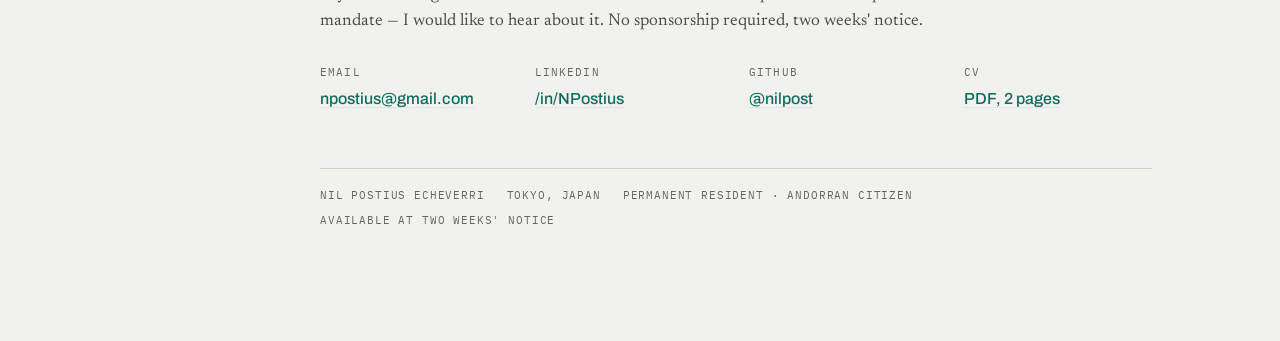
==== commit 981b124c: "Add a downloadable CV and real per-language URLs ## Per-language URLs  Each language is now its own " ====
--- a/index.html
+++ b/index.html
@@ -1,4 +1,7 @@
 <!DOCTYPE html>
+<!-- English source of record. es.html and ja.html are GENERATED from this file
+     plus i18n.json — after editing anything here, run:  python3 build.py
+     (python3 build.py --check exits non-zero if they are stale). -->
 <html lang="en">
 <head>
 <meta charset="utf-8">
@@ -7,6 +10,10 @@
 <meta name="description" content="Industrial operator in robotics, applied AI and oil &amp; gas. Built Yokogawa's global robotics business from business plan to first commercial orders; now delivering an AI control programme for a Gulf national oil operator and working buy-side on US manufacturing acquisitions. Tokyo, Permanent Resident.">
 <meta name="author" content="Nil Postius Echeverri">
 <link rel="canonical" href="https://nil.postiusgroup.com/">
+<link rel="alternate" hreflang="en" href="https://nil.postiusgroup.com/">
+<link rel="alternate" hreflang="es" href="https://nil.postiusgroup.com/es">
+<link rel="alternate" hreflang="ja" href="https://nil.postiusgroup.com/ja">
+<link rel="alternate" hreflang="x-default" href="https://nil.postiusgroup.com/">
 
 <meta property="og:type" content="profile">
 <meta property="og:url" content="https://nil.postiusgroup.com/">
@@ -31,7 +38,7 @@
 <link rel="preconnect" href="https://fonts.googleapis.com">
 <link rel="preconnect" href="https://fonts.gstatic.com" crossorigin>
 <link rel="stylesheet" href="https://fonts.googleapis.com/css2?family=Archivo:wght@400;500;600;700&family=IBM+Plex+Mono:wght@400;500&family=Newsreader:ital,opsz,wght@0,6..72,300;0,6..72,400;0,6..72,500;1,6..72,400&display=swap">
-<link rel="stylesheet" href="style.css?v=20260915c">
+<link rel="stylesheet" href="style.css?v=20260915e">
 
 <script>
   // Theme and language are applied before first paint so neither flashes.
@@ -41,14 +48,26 @@
       var t = localStorage.getItem('theme');
       if (t === 'dark' || t === 'light') d.setAttribute('data-theme', t);
     } catch (e) {}
+    // First visit only, and only from the root: send the reader to the page
+    // in their own language. /es and /ja never redirect, so no loop is possible.
     try {
-      var l = localStorage.getItem('lang');
-      if (!l) {
-        var nav = (navigator.languages && navigator.languages[0]) || navigator.language || 'en';
-        nav = nav.toLowerCase();
-        l = nav.indexOf('ja') === 0 ? 'ja' : nav.indexOf('es') === 0 ? 'es' : 'en';
+      var path = location.pathname;
+      if (path === '/' || path === '/index.html') {
+        var chosen = localStorage.getItem('lang');
+        if (!chosen) {
+          var list = navigator.languages && navigator.languages.length
+            ? navigator.languages : [navigator.language || 'en'];
+          for (var i = 0; i < list.length; i++) {
+            var tag = String(list[i]).toLowerCase();
+            if (tag.indexOf('ja') === 0) { location.replace('/ja'); return; }
+            if (tag.indexOf('es') === 0) { location.replace('/es'); return; }
+            if (tag.indexOf('en') === 0) break;
+          }
+        } else if (chosen === 'es' || chosen === 'ja') {
+          location.replace('/' + chosen);
+          return;
+        }
       }
-      if (l === 'ja' || l === 'es') d.setAttribute('data-lang-pending', l);
     } catch (e) {}
   }());
 </script>
@@ -80,11 +99,11 @@
 <body>
 
 <div class="controls">
-  <div class="lang-switch" role="group" aria-label="Language">
-    <button type="button" data-lang="en" lang="en">EN</button>
-    <button type="button" data-lang="es" lang="es">ES</button>
-    <button type="button" data-lang="ja" lang="ja">日本語</button>
-  </div>
+  <nav class="lang-switch" aria-label="Language">
+    <a href="/" class="is-active" aria-current="page" data-lang="en" lang="en" hreflang="en">EN</a>
+    <a href="/es" data-lang="es" lang="es" hreflang="es">ES</a>
+    <a href="/ja" data-lang="ja" lang="ja" hreflang="ja">日本語</a>
+  </nav>
   <button class="theme-toggle" type="button" id="themeToggle" aria-label="Switch colour theme">
     <svg class="sun" viewBox="0 0 24 24" aria-hidden="true"><circle cx="12" cy="12" r="4.2"/><path d="M12 2.4v2.2M12 19.4v2.2M4.2 12H2M22 12h-2.2M6.5 6.5 4.9 4.9M19.1 19.1l-1.6-1.6M17.5 6.5l1.6-1.6M4.9 19.1l1.6-1.6"/></svg>
     <svg class="moon" viewBox="0 0 24 24" aria-hidden="true"><path d="M20 14.2A8.2 8.2 0 0 1 9.8 4 8.4 8.4 0 1 0 20 14.2Z"/></svg>
@@ -101,7 +120,7 @@
 
     <p class="lead" data-i18n="hero.lead">Ten years turning industrial technology into revenue. I wrote the business plan for <strong>Yokogawa's global robotics and drone business</strong> and carried it from a blank page to its first commercial orders; today I hold end-to-end delivery accountability for an AI control programme for a Gulf national oil operator, and I work buy-side on US manufacturing acquisitions. What I want next is a P&amp;L of my own.</p>
 
-    <div class="cta-row" data-i18n="hero.cta"><a class="cta" href="mailto:npostius@gmail.com">Start a conversation</a> <a class="cta cta--ghost" href="https://www.linkedin.com/in/NPostius">LinkedIn</a> <a class="cta cta--ghost" href="https://github.com/nilpost">GitHub</a></div>
+    <div class="cta-row" data-i18n="hero.cta"><a class="cta" href="mailto:npostius@gmail.com">Start a conversation</a> <a class="cta cta--ghost" href="https://www.linkedin.com/in/NPostius">LinkedIn</a> <a class="cta cta--ghost" href="https://github.com/nilpost">GitHub</a> <a class="cta cta--ghost" href="/Nil_Postius_Echeverri_CV.pdf" download>Download CV (PDF)</a></div>
   </header>
 
   <section class="band band--open" aria-label="Evidence">
@@ -176,7 +195,7 @@
     <div class="body">
       <h2 data-i18n="con.h">Let's talk</h2>
       <p class="sub" data-i18n="con.intro">If you are hiring for a role that owns revenue and cost — in Japan or with a Japan mandate — I would like to hear about it. No sponsorship required, two weeks' notice.</p>
-      <div class="contact-grid" data-i18n="con.grid"><div><span class="lbl">Email</span><span class="val"><a href="mailto:npostius@gmail.com">npostius@gmail.com</a></span></div><div><span class="lbl">LinkedIn</span><span class="val"><a href="https://www.linkedin.com/in/NPostius">/in/NPostius</a></span></div><div><span class="lbl">GitHub</span><span class="val"><a href="https://github.com/nilpost">@nilpost</a></span></div></div>
+      <div class="contact-grid" data-i18n="con.grid"><div><span class="lbl">Email</span><span class="val"><a href="mailto:npostius@gmail.com">npostius@gmail.com</a></span></div><div><span class="lbl">LinkedIn</span><span class="val"><a href="https://www.linkedin.com/in/NPostius">/in/NPostius</a></span></div><div><span class="lbl">GitHub</span><span class="val"><a href="https://github.com/nilpost">@nilpost</a></span></div><div><span class="lbl">CV</span><span class="val"><a href="/Nil_Postius_Echeverri_CV.pdf" download>PDF, 2 pages</a></span></div></div>
 
       <div class="colophon" data-i18n="con.colophon"><span>Nil Postius Echeverri</span><span>Tokyo, Japan</span><span>Permanent Resident · Andorran citizen</span><span>Available at two weeks' notice</span></div>
     </div>
@@ -184,6 +203,6 @@
 
 </div>
 
-<script src="app.js?v=20260915c"></script>
+<script src="app.js?v=20260915e"></script>
 </body>
 </html>
--- a/style.css
+++ b/style.css
@@ -270,7 +270,7 @@
 .repo .rm{font-family:var(--f-mono);font-size:10.5px;letter-spacing:.08em;text-transform:uppercase;color:var(--ink-3);display:block;margin-top:9px}
 
 /* ---- contact ---- */
-.contact-grid{display:grid;grid-template-columns:repeat(3,1fr);gap:26px;margin-top:6px}
+.contact-grid{display:grid;grid-template-columns:repeat(4,1fr);gap:26px;margin-top:6px}
 .contact-grid .lbl{font-family:var(--f-mono);font-size:10.5px;letter-spacing:.11em;text-transform:uppercase;color:var(--ink-3);display:block;margin-bottom:5px}
 .contact-grid .val{font-family:var(--f-display);font-size:16px;font-weight:500;word-break:break-word}
 .colophon{
@@ -306,15 +306,15 @@
   display:flex;align-items:center;gap:8px;
 }
 .lang-switch{display:flex;background:var(--paper);border:1px solid var(--rule);border-radius:2px;overflow:hidden}
-.lang-switch button{
+.lang-switch a{text-decoration:none;border-bottom:0;display:block;
   font-family:var(--f-mono);font-size:11px;letter-spacing:.06em;
   background:transparent;border:0;border-left:1px solid var(--rule-soft);
   color:var(--ink-3);padding:9px 10px;cursor:pointer;line-height:1;
   transition:color .15s,background .15s;
 }
-.lang-switch button:first-child{border-left:0}
-.lang-switch button:hover{color:var(--ink)}
-.lang-switch button.is-active{color:var(--accent);background:var(--accent-wash)}
+.lang-switch a:first-child{border-left:0}
+.lang-switch a:hover{color:var(--ink)}
+.lang-switch a.is-active{color:var(--accent);background:var(--accent-wash)}
 .theme-toggle{
   width:36px;height:36px;display:grid;place-items:center;
   background:var(--paper);border:1px solid var(--rule);border-radius:2px;
@@ -331,11 +331,6 @@
   :root:not([data-theme="light"]) .theme-toggle .sun{display:none}
 }
 
-/* Hide the English source only while a translation is about to be applied.
-   The delayed animation is the failsafe: if app.js never runs, the page
-   still reveals itself rather than staying blank. */
-:root[data-lang-pending] .sheet{visibility:hidden;animation:reveal 0s 1.2s forwards}
-@keyframes reveal{to{visibility:visible}}
 
 /* ---- utility classes replacing former inline styles ---- */
 .sub{color:var(--ink-2);margin-bottom:28px}
@@ -379,7 +374,7 @@
 }
 @media (max-width:720px){
   .controls{top:9px;right:9px;gap:6px}
-  .lang-switch button{padding:8px 8px;font-size:10.5px}
+  .lang-switch a{padding:8px 8px;font-size:10.5px}
   .theme-toggle{width:32px;height:32px}
   .masthead{padding-top:62px}
 }
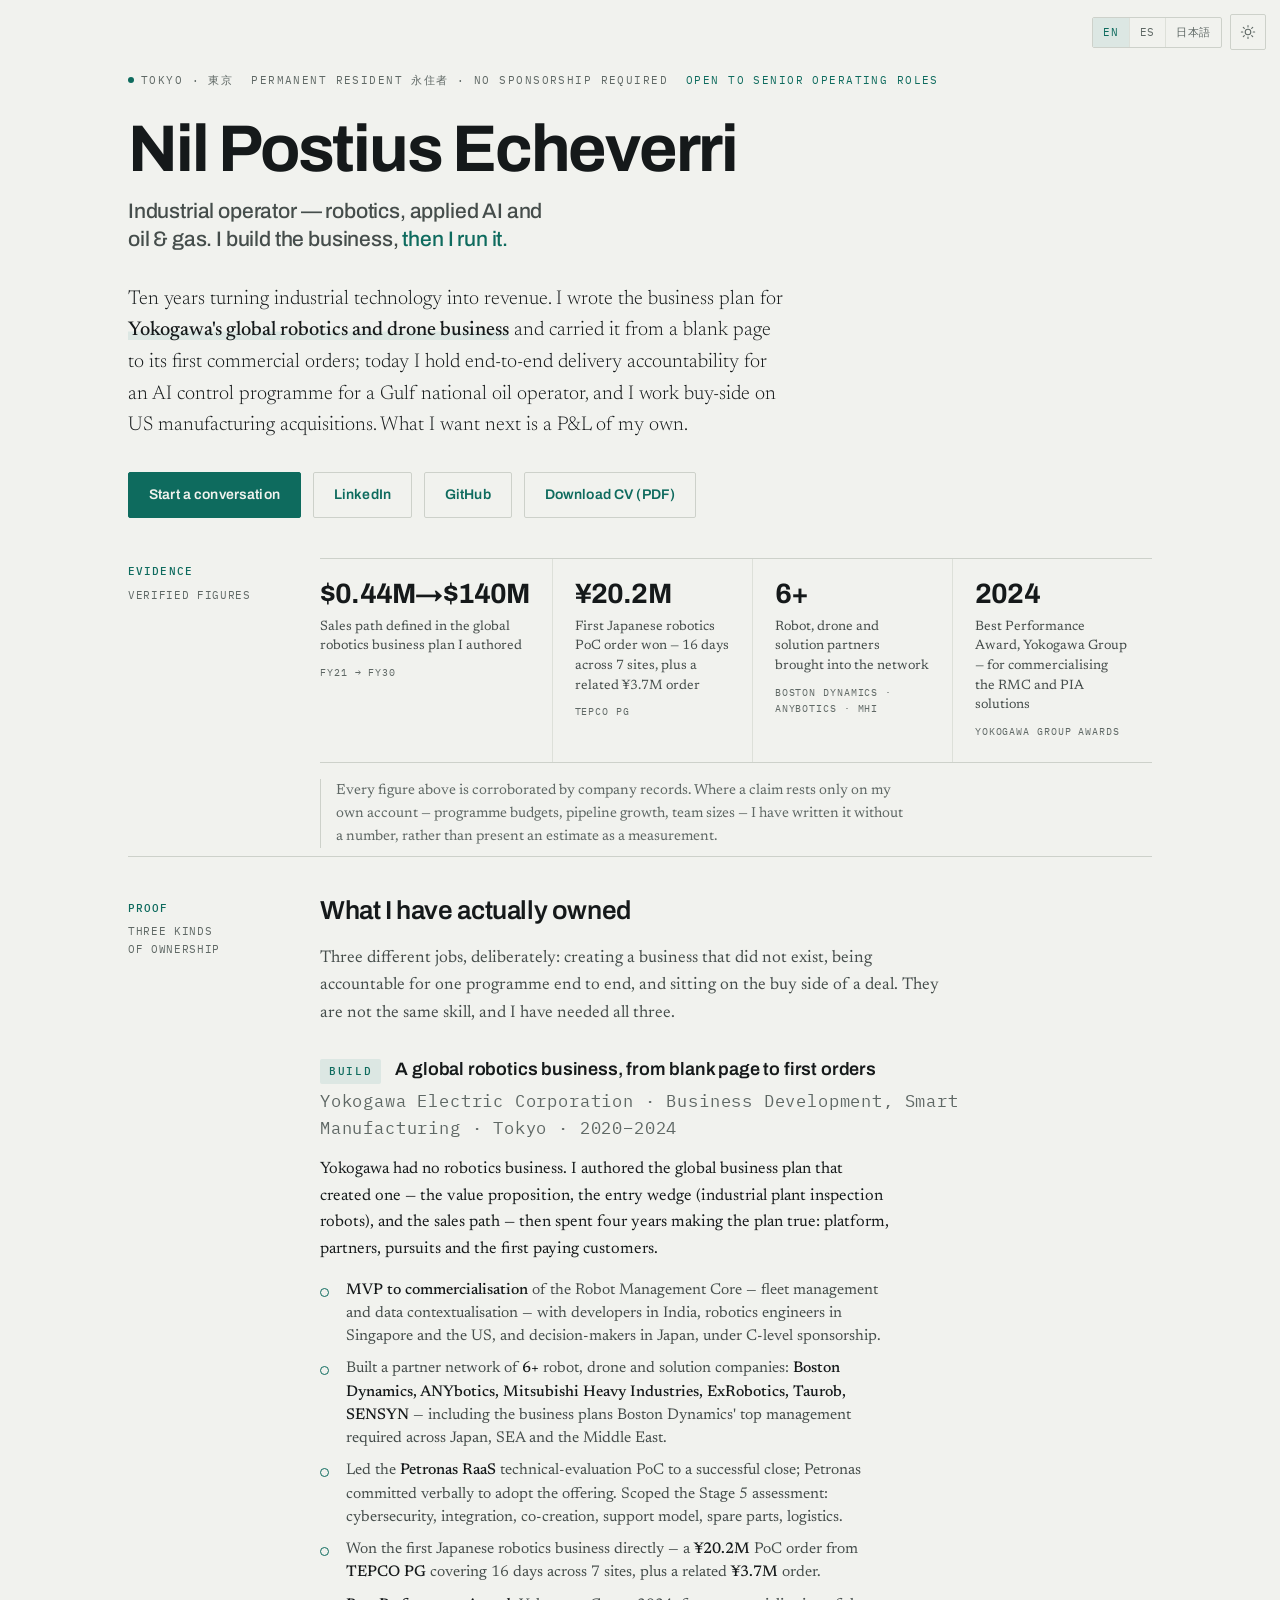
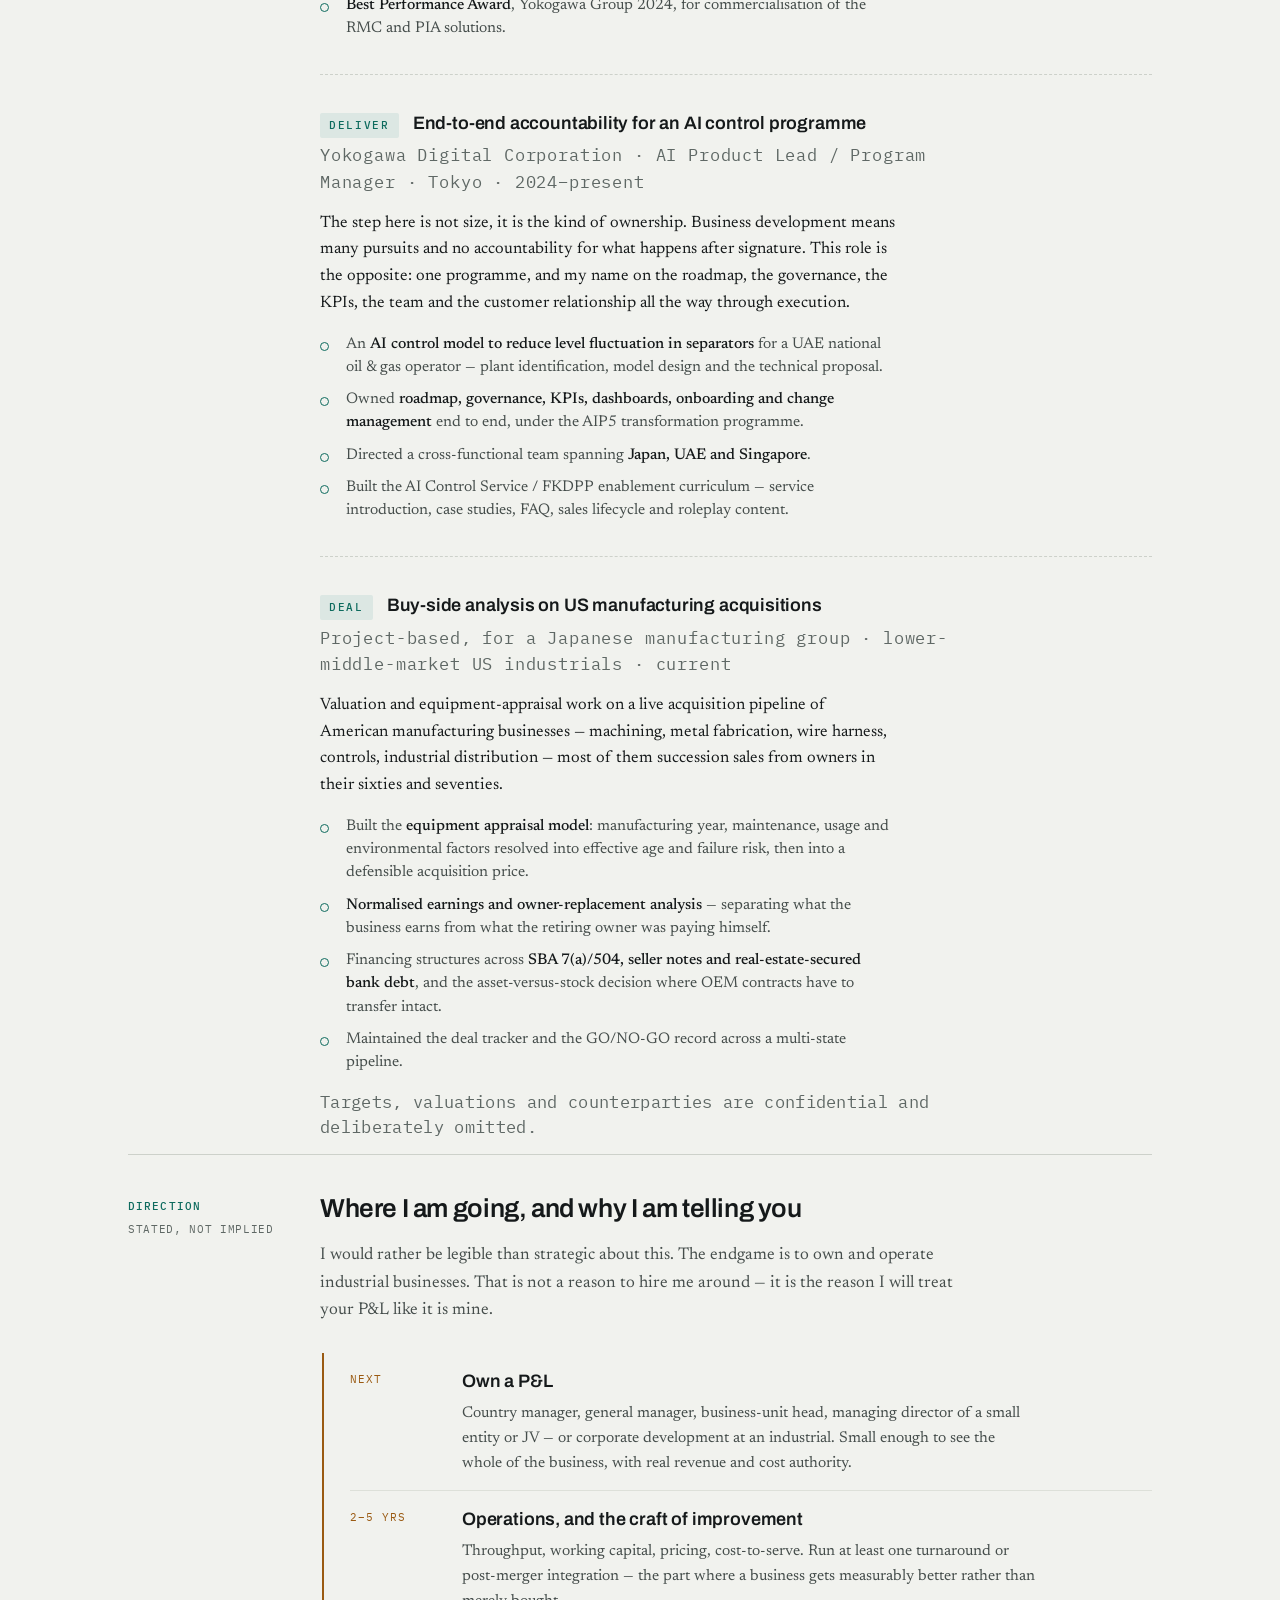
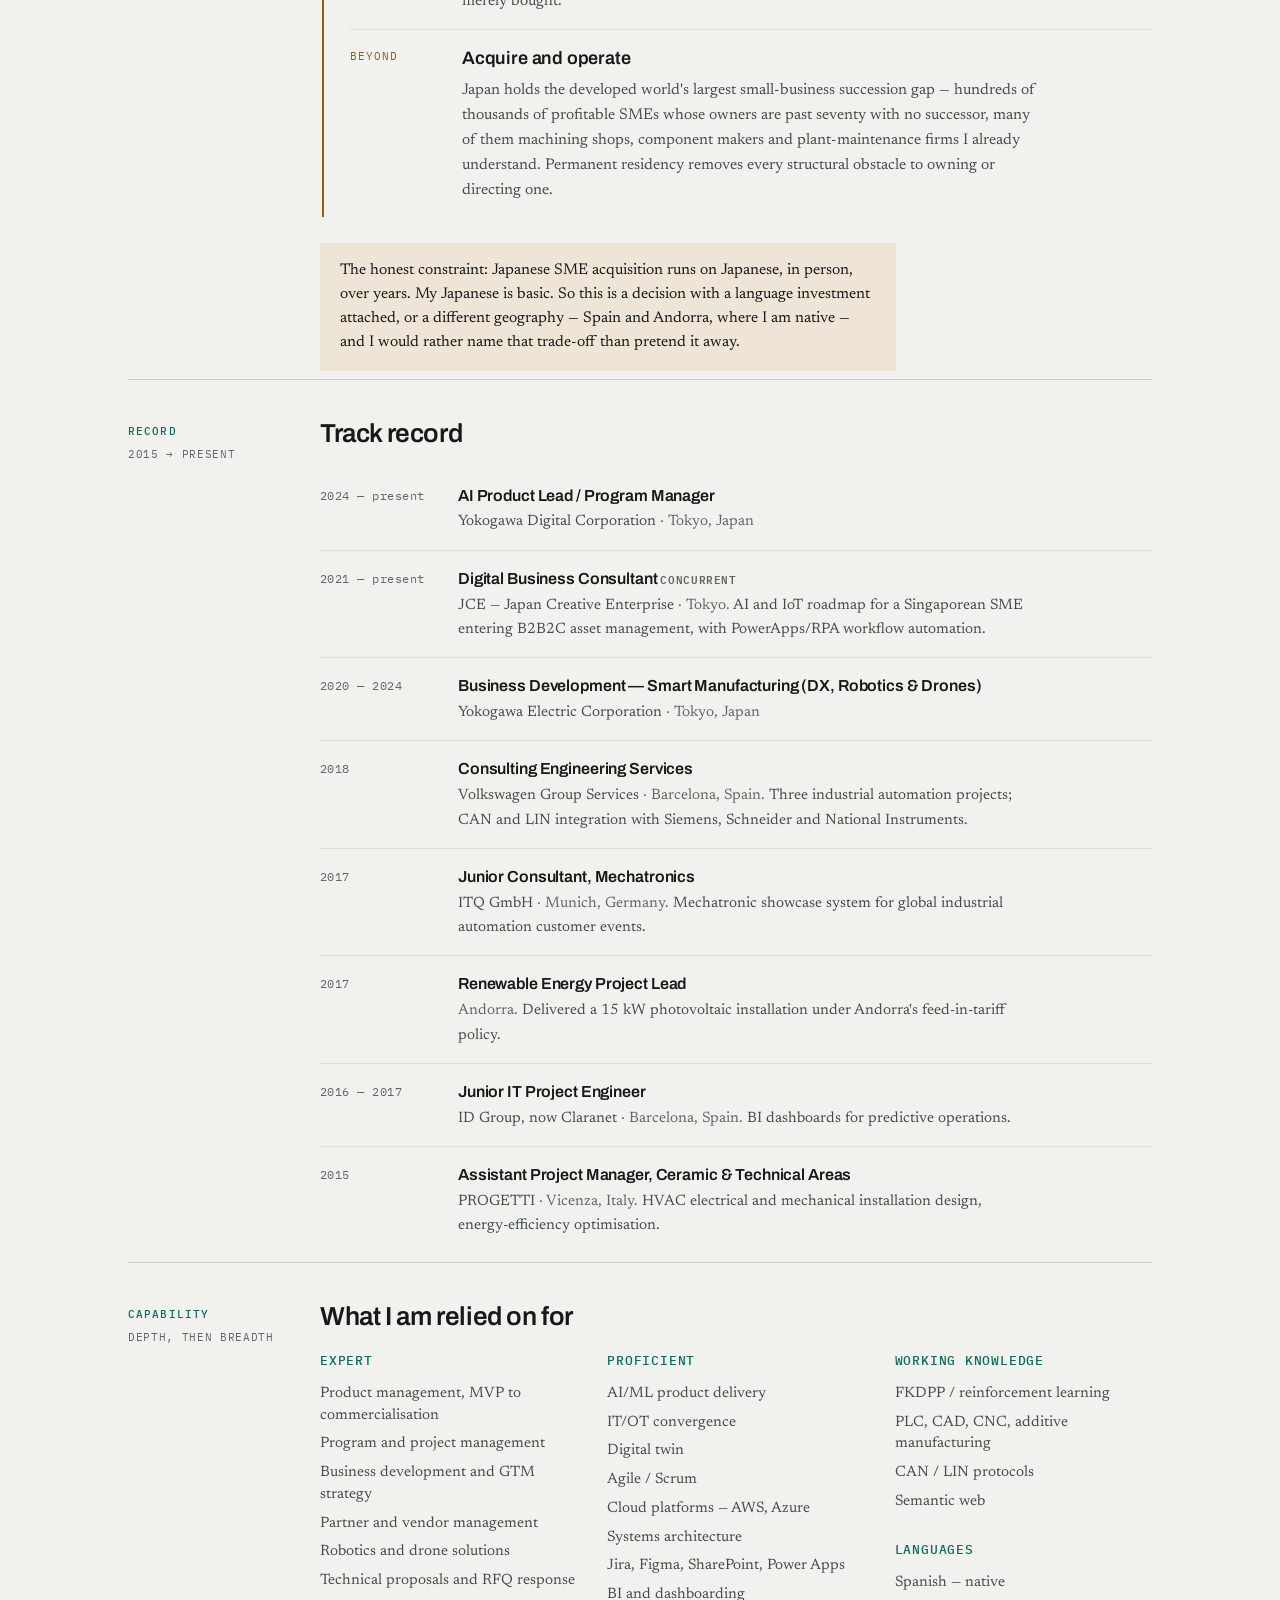
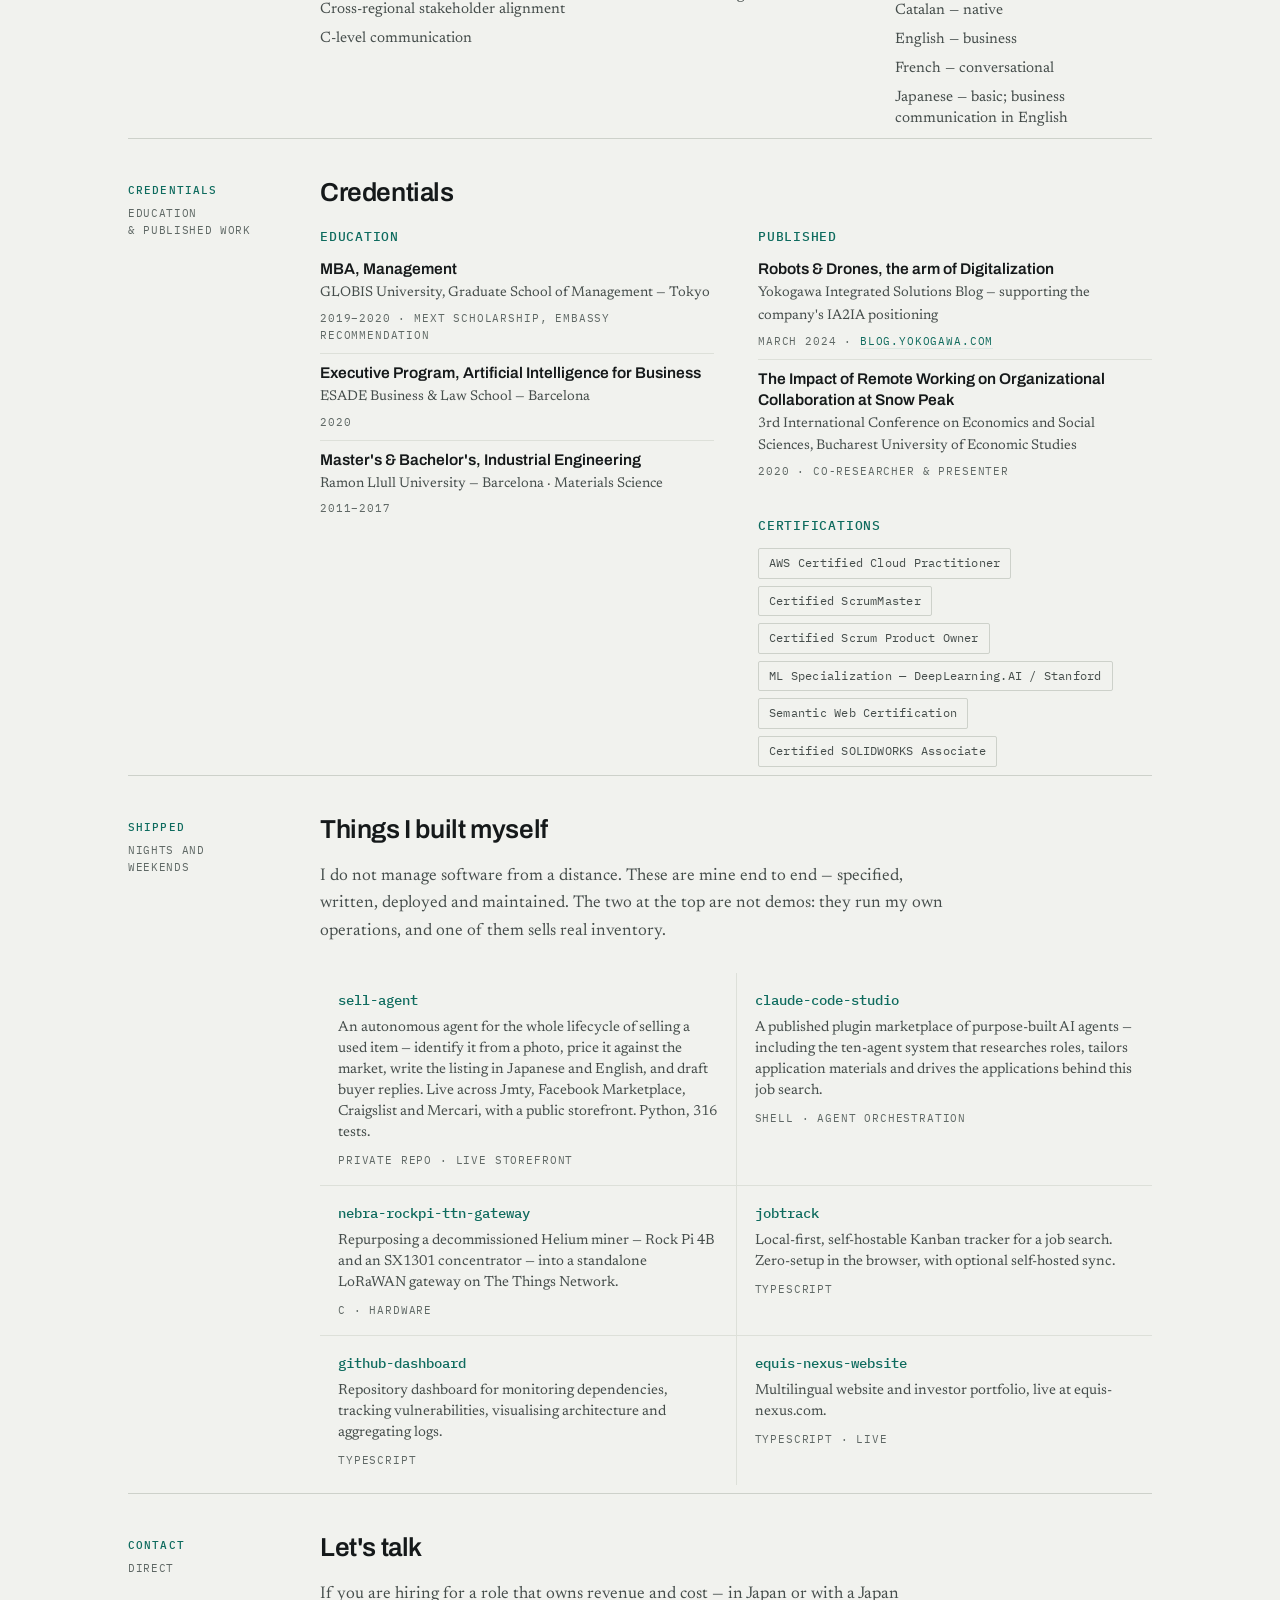
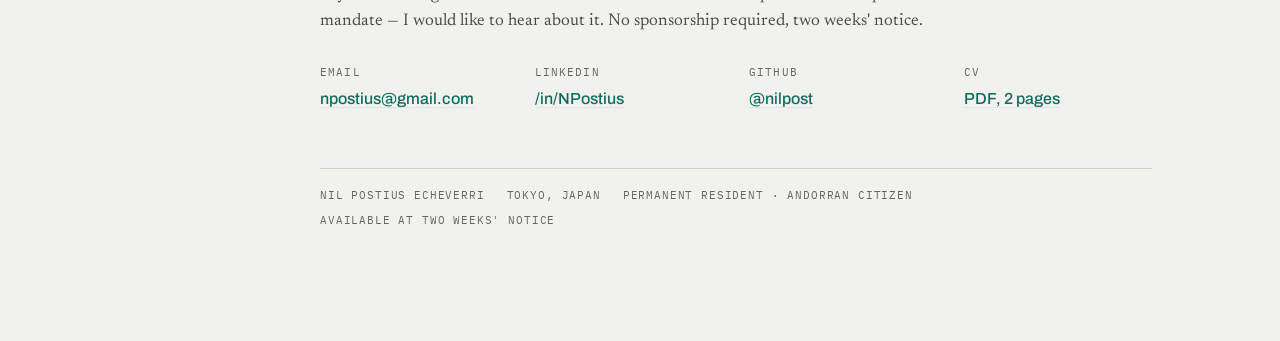
==== commit 6ee8c2cc: "Say that the CV is in English on the translated pages There will be no Japanese 職務経歴書 and no Spanish" ====
--- a/index.html
+++ b/index.html
@@ -38,7 +38,7 @@
 <link rel="preconnect" href="https://fonts.googleapis.com">
 <link rel="preconnect" href="https://fonts.gstatic.com" crossorigin>
 <link rel="stylesheet" href="https://fonts.googleapis.com/css2?family=Archivo:wght@400;500;600;700&family=IBM+Plex+Mono:wght@400;500&family=Newsreader:ital,opsz,wght@0,6..72,300;0,6..72,400;0,6..72,500;1,6..72,400&display=swap">
-<link rel="stylesheet" href="style.css?v=20260915e">
+<link rel="stylesheet" href="style.css?v=20260915f">
 
 <script>
   // Theme and language are applied before first paint so neither flashes.
@@ -203,6 +203,6 @@
 
 </div>
 
-<script src="app.js?v=20260915e"></script>
+<script src="app.js?v=20260915f"></script>
 </body>
 </html>
